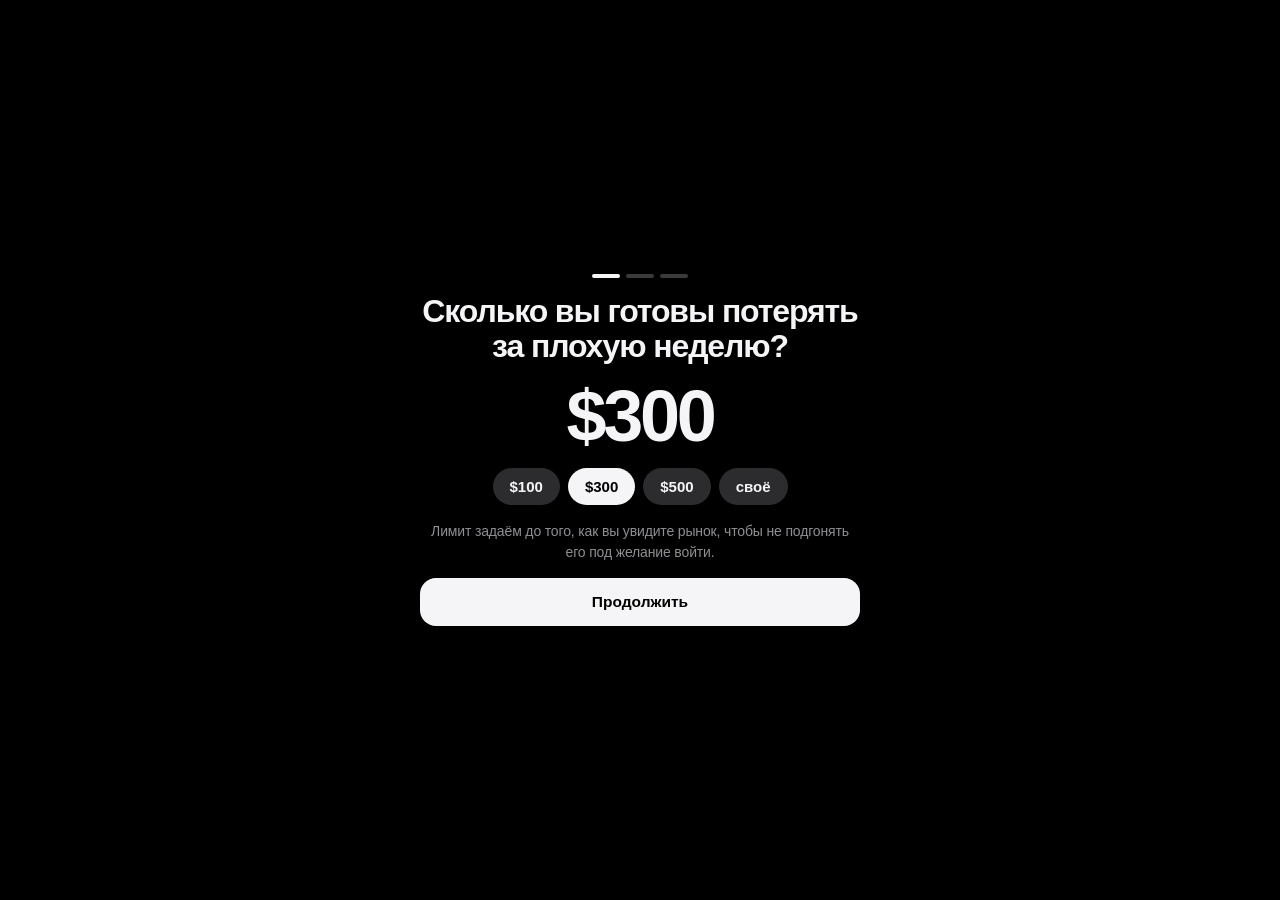
==== index.html @ e78df05c "Прототип Crypto Analytics: путь пользователя, анимации, ассистент Co-Authored-By: Claude Opus 5.5 <n" ====
<!doctype html>
<html lang="ru">
<head>
<meta charset="utf-8">
<meta name="viewport" content="width=device-width,initial-scale=1,viewport-fit=cover">
<meta name="theme-color" content="#000000">
<meta name="apple-mobile-web-app-capable" content="yes">
<meta name="apple-mobile-web-app-status-bar-style" content="black-translucent">
<meta name="description" content="Интерактивный прототип Crypto Analytics: сценарии, сумма под лимит потерь, биржа-партнёр, журнал и разбор сделок.">
<title>Crypto Analytics</title>
<link rel="icon" href="data:image/svg+xml,%3Csvg xmlns='http://www.w3.org/2000/svg' viewBox='0 0 24 24'%3E%3Crect width='24' height='24' rx='6' fill='%23000'/%3E%3Cpath d='M5 16l4-5 3 2.5 6-7' fill='none' stroke='%23fff' stroke-width='2.4' stroke-linecap='round' stroke-linejoin='round'/%3E%3C/svg%3E">
<link rel="stylesheet" href="styles.css">
</head>
<body>
<svg width="0" height="0" style="position:absolute" aria-hidden="true">
  <symbol id="logo" viewBox="0 0 24 24"><path d="M3 17l5-6 4 3 7-9" fill="none" stroke="currentColor" stroke-width="2.4" stroke-linecap="round" stroke-linejoin="round"/></symbol>
  <symbol id="mic" viewBox="0 0 24 24"><rect x="9" y="3" width="6" height="11" rx="3" fill="none" stroke="currentColor" stroke-width="2"/><path d="M5.5 11a6.5 6.5 0 0 0 13 0M12 17.5V21" fill="none" stroke="currentColor" stroke-width="2" stroke-linecap="round"/></symbol>
  <symbol id="scan" viewBox="0 0 24 24"><path d="M4 8V5a1 1 0 0 1 1-1h3M16 4h3a1 1 0 0 1 1 1v3M20 16v3a1 1 0 0 1-1 1h-3M8 20H5a1 1 0 0 1-1-1v-3M8 10h8M8 14h5" fill="none" stroke="currentColor" stroke-width="2" stroke-linecap="round"/></symbol>
  <symbol id="plus" viewBox="0 0 24 24"><path d="M12 5v14M5 12h14" fill="none" stroke="currentColor" stroke-width="2.2" stroke-linecap="round"/></symbol>
  <symbol id="lock" viewBox="0 0 24 24"><rect x="5" y="10" width="14" height="10" rx="2.5" fill="none" stroke="currentColor" stroke-width="2"/><path d="M8 10V7.5a4 4 0 0 1 8 0V10" fill="none" stroke="currentColor" stroke-width="2"/></symbol>
  <symbol id="search" viewBox="0 0 24 24"><circle cx="11" cy="11" r="6.5" fill="none" stroke="currentColor" stroke-width="2"/><path d="M16 16l4 4" stroke="currentColor" stroke-width="2" stroke-linecap="round"/></symbol>
  <symbol id="pie" viewBox="0 0 24 24"><circle cx="12" cy="12" r="8.5" fill="none" stroke="currentColor" stroke-width="2"/><path d="M12 3.5V12l6 6" fill="none" stroke="currentColor" stroke-width="2" stroke-linejoin="round"/></symbol>
  <symbol id="stack" viewBox="0 0 24 24"><ellipse cx="12" cy="6" rx="7" ry="3" fill="none" stroke="currentColor" stroke-width="2"/><path d="M5 6v6c0 1.7 3.1 3 7 3s7-1.3 7-3V6M5 12v6c0 1.7 3.1 3 7 3s7-1.3 7-3v-6" fill="none" stroke="currentColor" stroke-width="2"/></symbol>
  <symbol id="btc" viewBox="0 0 24 24"><path d="M8 5h6a3 3 0 0 1 0 6H8zm0 6h7a3.2 3.2 0 0 1 0 6.4H8zM8 5v12.4M10 3v2M13 3v2M10 17.4v2M13 17.4v2" fill="none" stroke="currentColor" stroke-width="2" stroke-linejoin="round" stroke-linecap="round"/></symbol>
  <symbol id="arr-up" viewBox="0 0 24 24"><path d="M7 17L17 7M9 7h8v8" fill="none" stroke="currentColor" stroke-width="2.6" stroke-linecap="round" stroke-linejoin="round"/></symbol>
  <symbol id="arr-dn" viewBox="0 0 24 24"><path d="M17 7L7 17M7 9v8h8" fill="none" stroke="currentColor" stroke-width="2.6" stroke-linecap="round" stroke-linejoin="round"/></symbol>
  <symbol id="spark" viewBox="0 0 24 24"><path d="M12 3l1.8 5.2L19 10l-5.2 1.8L12 17l-1.8-5.2L5 10l5.2-1.8zM19 16l.8 2.2L22 19l-2.2.8L19 22l-.8-2.2L16 19l2.2-.8z" fill="currentColor"/></symbol>
  <symbol id="layers" viewBox="0 0 24 24"><path d="M12 3l9 5-9 5-9-5zM3 13l9 5 9-5" fill="none" stroke="currentColor" stroke-width="2" stroke-linejoin="round"/></symbol>
  <symbol id="trend" viewBox="0 0 24 24"><path d="M3 17l6-6 4 4 8-8M15 7h6v6" fill="none" stroke="currentColor" stroke-width="2.2" stroke-linecap="round" stroke-linejoin="round"/></symbol>
  <symbol id="wave" viewBox="0 0 24 24"><path d="M2 12h3l2-6 4 12 3-9 2 3h6" fill="none" stroke="currentColor" stroke-width="2.2" stroke-linecap="round" stroke-linejoin="round"/></symbol>
  <symbol id="gauge" viewBox="0 0 24 24"><path d="M4 17a8 8 0 1 1 16 0" fill="none" stroke="currentColor" stroke-width="2.2" stroke-linecap="round"/><path d="M12 17l4-5" stroke="currentColor" stroke-width="2.2" stroke-linecap="round"/></symbol>
  <symbol id="chip" viewBox="0 0 24 24"><rect x="6" y="6" width="12" height="12" rx="2" fill="none" stroke="currentColor" stroke-width="2"/><path d="M9 3v3M15 3v3M9 18v3M15 18v3M3 9h3M3 15h3M18 9h3M18 15h3" stroke="currentColor" stroke-width="2" stroke-linecap="round"/></symbol>
  <symbol id="shield" viewBox="0 0 24 24"><path d="M12 3l7 3v5c0 4.5-3 8-7 10-4-2-7-5.5-7-10V6z" fill="none" stroke="currentColor" stroke-width="2" stroke-linejoin="round"/></symbol>
  <symbol id="in" viewBox="0 0 24 24"><path d="M12 4v11M7 10l5 5 5-5M5 20h14" fill="none" stroke="currentColor" stroke-width="2.2" stroke-linecap="round" stroke-linejoin="round"/></symbol>
  <symbol id="clock" viewBox="0 0 24 24"><circle cx="12" cy="12" r="8.5" fill="none" stroke="currentColor" stroke-width="2"/><path d="M12 7.5V12l3 2" fill="none" stroke="currentColor" stroke-width="2" stroke-linecap="round"/></symbol>
  <symbol id="close" viewBox="0 0 24 24"><path d="M6 6l12 12M18 6L6 18" stroke="currentColor" stroke-width="2.6" stroke-linecap="round"/></symbol>
  <symbol id="swap" viewBox="0 0 24 24"><path d="M4 8h14l-3-3M20 16H6l3 3" fill="none" stroke="currentColor" stroke-width="2.2" stroke-linecap="round" stroke-linejoin="round"/></symbol>
  <symbol id="wallet" viewBox="0 0 24 24"><rect x="3" y="6" width="18" height="13" rx="3" fill="none" stroke="currentColor" stroke-width="2"/><path d="M16 12.5h2" stroke="currentColor" stroke-width="2.4" stroke-linecap="round"/></symbol>
  <symbol id="cal" viewBox="0 0 24 24"><rect x="4" y="5" width="16" height="15" rx="3" fill="none" stroke="currentColor" stroke-width="2"/><path d="M4 10h16M9 3v4M15 3v4" stroke="currentColor" stroke-width="2" stroke-linecap="round"/></symbol>
  <symbol id="check" viewBox="0 0 24 24"><path d="M5 12.5l4.5 4.5L19 7.5" fill="none" stroke="currentColor" stroke-width="3" stroke-linecap="round" stroke-linejoin="round"/></symbol>
  <symbol id="back" viewBox="0 0 24 24"><path d="M15 5l-7 7 7 7" fill="none" stroke="currentColor" stroke-width="2.6" stroke-linecap="round" stroke-linejoin="round"/></symbol>
  <symbol id="users" viewBox="0 0 24 24"><circle cx="9" cy="8" r="3.5" fill="none" stroke="currentColor" stroke-width="2"/><path d="M2.5 20a6.5 6.5 0 0 1 13 0M16 4.5a3.5 3.5 0 0 1 0 7M18 14a6 6 0 0 1 3.5 6" fill="none" stroke="currentColor" stroke-width="2" stroke-linecap="round"/></symbol>
  <symbol id="send" viewBox="0 0 24 24"><path d="M21 3L3 10.5l7 2.5 2.5 7z" fill="none" stroke="currentColor" stroke-width="2" stroke-linejoin="round"/></symbol>
  <symbol id="export" viewBox="0 0 24 24"><path d="M12 15V4M8 8l4-4 4 4M5 13v5a2 2 0 0 0 2 2h10a2 2 0 0 0 2-2v-5" fill="none" stroke="currentColor" stroke-width="2" stroke-linecap="round" stroke-linejoin="round"/></symbol>
  <symbol id="sync" viewBox="0 0 24 24"><path d="M4 12a8 8 0 0 1 14-5.3M20 12a8 8 0 0 1-14 5.3M18 3v4h-4M6 21v-4h4" fill="none" stroke="currentColor" stroke-width="2.6" stroke-linecap="round" stroke-linejoin="round"/></symbol>
  <symbol id="info" viewBox="0 0 24 24"><circle cx="12" cy="12" r="8.5" fill="none" stroke="currentColor" stroke-width="2"/><path d="M12 11v5" stroke="currentColor" stroke-width="2.2" stroke-linecap="round"/><circle cx="12" cy="8" r="1.2" fill="currentColor"/></symbol>
  <symbol id="home" viewBox="0 0 24 24"><path d="M4 11l8-7 8 7v9h-5v-6H9v6H4z" fill="none" stroke="currentColor" stroke-width="2" stroke-linejoin="round"/></symbol>
  <symbol id="fanic" viewBox="0 0 24 24"><path d="M3 15l4-3 3 2 3-4M13 10l8-5M13 10h8M13 10l8 6" fill="none" stroke="currentColor" stroke-width="2" stroke-linecap="round" stroke-linejoin="round"/></symbol>
  <symbol id="calc" viewBox="0 0 24 24"><rect x="5" y="3" width="14" height="18" rx="3" fill="none" stroke="currentColor" stroke-width="2"/><path d="M8.5 7.5h7M9 12h.01M12 12h.01M15 12h.01M9 16h.01M12 16h.01M15 16h.01" stroke="currentColor" stroke-width="2.2" stroke-linecap="round"/></symbol>
  <symbol id="book" viewBox="0 0 24 24"><path d="M6 3h11a2 2 0 0 1 2 2v16H7a2 2 0 0 1-2-2V4a1 1 0 0 1 1-1zM5 17a2 2 0 0 1 2-2h12" fill="none" stroke="currentColor" stroke-width="2" stroke-linejoin="round"/></symbol>
  <symbol id="chart" viewBox="0 0 24 24"><path d="M4 20V4M4 20h16M8 16v-4M12 16V8M16 16v-6" fill="none" stroke="currentColor" stroke-width="2" stroke-linecap="round"/></symbol>
  <symbol id="bell" viewBox="0 0 24 24"><path d="M6 16V11a6 6 0 0 1 12 0v5l1.5 2h-15zM10 20.5a2.2 2.2 0 0 0 4 0" fill="none" stroke="currentColor" stroke-width="2" stroke-linejoin="round" stroke-linecap="round"/></symbol>
  <symbol id="gear" viewBox="0 0 24 24"><circle cx="12" cy="12" r="3" fill="none" stroke="currentColor" stroke-width="2"/><path d="M12 2.5v3M12 18.5v3M4.2 7l2.6 1.5M17.2 15.5l2.6 1.5M4.2 17l2.6-1.5M17.2 8.5L19.8 7" stroke="currentColor" stroke-width="2" stroke-linecap="round"/></symbol>
  <symbol id="moon" viewBox="0 0 24 24"><path d="M19 14.5A7.5 7.5 0 0 1 9.5 5a7.5 7.5 0 1 0 9.5 9.5z" fill="none" stroke="currentColor" stroke-width="2" stroke-linejoin="round"/></symbol>
  <symbol id="globe" viewBox="0 0 24 24"><circle cx="12" cy="12" r="8.5" fill="none" stroke="currentColor" stroke-width="2"/><path d="M3.5 12h17M12 3.5c2.5 2.6 2.5 14.4 0 17M12 3.5c-2.5 2.6-2.5 14.4 0 17" fill="none" stroke="currentColor" stroke-width="1.6"/></symbol>
  <symbol id="del" viewBox="0 0 24 24"><path d="M9 5h10a2 2 0 0 1 2 2v10a2 2 0 0 1-2 2H9l-6-7z" fill="none" stroke="currentColor" stroke-width="2" stroke-linejoin="round"/><path d="M12 9.5l5 5M17 9.5l-5 5" stroke="currentColor" stroke-width="2" stroke-linecap="round"/></symbol>
</svg>
<div id="root"></div>
<noscript><p style="padding:24px">Для прототипа нужен JavaScript.</p></noscript>
<script src="app.js"></script>
</body>
</html>
---- styles.css ----
/* Crypto Analytics — интерактивный прототип в стиле концепта Qalta.
   Правило экранов: одна крупная цифра, всё остальное мелко и серым; цветные иконки-категории; круглые тёмные кнопки.
   < 900px — телефон: плавающий док снизу, листы выезжают снизу и смахиваются вниз.
   ≥ 900px — десктоп: боковое меню, экраны в две колонки, окна по центру. */
:root{
  --bg:#000; --card:#1c1c1e; --card-2:#2c2c2e; --card-3:#3a3a3c; --line:rgba(255,255,255,.08);
  --fg:#f5f5f7; --mut:#8e8e93; --mut-2:#48484a;
  --up:#30d158; --down:#ff453a; --orange:#ff9f0a; --blue:#0a84ff; --violet:#bf5af2; --teal:#64d2ff; --yellow:#ffd60a;
  --ex-bg:#f7f8fa; --ex-ink:#16181d; --ex-mut:#7b8190; --ex-acc:#1f9d6b; --ex-line:#e3e6eb;
  --f:-apple-system,BlinkMacSystemFont,"SF Pro Display","SF Pro Text","Inter","Helvetica Neue",Arial,sans-serif;
  --ease-out:cubic-bezier(0.23,1,0.32,1);
  --ease-in-out:cubic-bezier(0.77,0,0.175,1);
  --ease-drawer:cubic-bezier(0.32,0.72,0,1);
  color-scheme:dark;
}
*{box-sizing:border-box;-webkit-tap-highlight-color:transparent}
html,body{margin:0;min-height:100%}
body{background:var(--bg);color:var(--fg);font-family:var(--f);-webkit-font-smoothing:antialiased;letter-spacing:-.01em;font-size:15px;overscroll-behavior-y:none}
h1,h2,h3,p{margin:0}
button{font:inherit;color:inherit;background:none;border:0;padding:0;cursor:pointer;touch-action:manipulation;-webkit-user-select:none;user-select:none}
input,select{font:inherit;color:inherit;font-size:16px}
:focus-visible{outline:2px solid var(--blue);outline-offset:2px;border-radius:10px}
svg{flex:none}
.num{font-variant-numeric:tabular-nums}
.mut{color:var(--mut)} .up{color:var(--up)} .dn{color:var(--down)} .or{color:var(--orange)}
.i{width:18px;height:18px}

/* нажатие: отклик сразу на pointer-down */
.press{transition:transform 120ms var(--ease-out),background-color 160ms ease,filter 160ms ease}
.press:active{transform:scale(.97)}
@media (hover:hover) and (pointer:fine){ .press:hover{filter:brightness(1.18)} }

/* ---------- каркас ---------- */
.shell{display:grid;grid-template-columns:252px minmax(0,1fr);min-height:100dvh}
.side{position:sticky;top:0;height:100dvh;padding:22px 14px;display:flex;flex-direction:column;gap:3px;background:#0a0a0b;border-right:.5px solid var(--line)}
.brand{display:flex;align-items:center;gap:11px;font-weight:700;font-size:17px;padding:0 8px 20px}
.appic{width:34px;height:34px;border-radius:10px;background:#fff;color:#000;display:grid;place-items:center}
.appic svg{width:20px;height:20px}
.nav{display:flex;align-items:center;gap:12px;padding:10px 12px;border-radius:12px;font-size:15px;font-weight:500;color:#c7c7cc;width:100%;text-align:left;transition:background-color 160ms ease,color 160ms ease}
.nav.on{background:var(--card);color:#fff}
@media (hover:hover){ .nav:not(.on):hover{background:#141416} }
.badge-n{margin-left:auto;min-width:20px;height:20px;border-radius:10px;background:var(--orange);color:#000;font-size:11px;font-weight:700;display:grid;place-items:center;padding:0 6px}
.side .grow{flex:1}
.demo{background:#111113;border:1px dashed var(--card-3);border-radius:14px;padding:12px;display:flex;flex-direction:column;gap:9px;font-size:12px;color:var(--mut);line-height:1.35}
.demo b{color:var(--fg);font-size:11px;text-transform:uppercase;letter-spacing:.07em}
.demo .ln{display:flex;align-items:center;justify-content:space-between;gap:8px;color:var(--fg);font-size:13px}
.main{min-width:0;width:100%;max-width:1180px;padding:26px clamp(20px,3vw,44px) 60px}
#view{min-height:60vh}

/* шапка экрана */
.vh{display:flex;align-items:center;justify-content:space-between;gap:10px;margin-bottom:18px;min-height:40px}
.vh .ttl{font-size:30px;font-weight:700;letter-spacing:-.035em}
.vh .sub{font-size:13px;color:var(--mut);margin-bottom:2px}
.vh .pillttl{display:none}
.acc{display:flex;align-items:center;gap:9px;background:var(--card);border-radius:999px;padding:5px 14px 5px 5px}
.acc i{width:30px;height:30px;border-radius:50%;background:#fff;color:#000;display:grid;place-items:center}
.acc i svg{width:17px;height:17px}
.acc b{display:block;font-size:13px;font-weight:600;line-height:1.15;text-align:left}
.acc small{display:block;font-size:11px;color:var(--mut);line-height:1.15;text-align:left}
.rbtns{display:flex;gap:2px;background:var(--card);border-radius:999px;padding:3px}
.rb{width:36px;height:36px;border-radius:50%;display:grid;place-items:center;position:relative}
.rb svg{width:18px;height:18px}
.rb .dot{position:absolute;top:5px;right:6px;width:8px;height:8px;border-radius:50%;background:var(--orange);box-shadow:0 0 0 2px var(--card)}
.circ{width:38px;height:38px;border-radius:50%;background:var(--card);display:grid;place-items:center}
.circ svg{width:16px;height:16px}

/* док на телефоне */
.dock{display:none}

/* ---------- компоненты ---------- */
.cols{display:grid;gap:14px;grid-template-columns:minmax(0,7fr) minmax(0,5fr);align-items:start}
.cols.even{grid-template-columns:repeat(2,minmax(0,1fr))}
.stackv{display:flex;flex-direction:column;gap:12px;min-width:0}
.card{background:var(--card);border-radius:22px;padding:18px;display:flex;flex-direction:column;gap:12px;min-width:0}
.card.plain{background:transparent;padding:0}
.lbl{font-size:12px;font-weight:600;color:var(--mut);text-transform:uppercase;letter-spacing:.06em}
.day{font-size:12.5px;color:var(--mut);padding:2px 2px 0}
.period{display:flex;justify-content:center;align-items:center;gap:8px;font-size:13px;color:var(--mut)}
.period .p{background:var(--card-2);border-radius:999px;padding:5px 12px;color:var(--fg);font-weight:500}
.period .a{width:26px;height:26px;border-radius:50%;background:var(--card-2);display:grid;place-items:center}
.period .a svg{width:12px;height:12px}
.big{font-size:60px;font-weight:700;letter-spacing:-.045em;line-height:1;text-align:center}
.big.xl{font-size:72px}
.subbig{font-size:21px;font-weight:600;color:var(--mut-2);letter-spacing:-.02em;text-align:center}
.deltas{display:flex;justify-content:center;gap:16px;font-size:14px;font-weight:600}
.deltas span{display:inline-flex;align-items:center;gap:4px}
.deltas svg{width:13px;height:13px}
.chipbtn{align-self:center;display:inline-flex;align-items:center;gap:7px;background:var(--card-2);border-radius:999px;padding:7px 14px;font-size:13px;font-weight:500}
.chipbtn svg{width:14px;height:14px}
.card .chipbtn{background:var(--card-2)}
.rows{display:flex;flex-direction:column;gap:7px}
.row{display:grid;grid-template-columns:36px minmax(0,1fr) auto;gap:12px;align-items:center;background:var(--card);border-radius:16px;padding:11px 13px;text-align:left;width:100%}
.card .row{background:var(--card-2)}
.row b{display:block;font-size:14.5px;font-weight:600;white-space:nowrap;overflow:hidden;text-overflow:ellipsis}
.row small{display:block;font-size:12px;color:var(--mut);line-height:1.35;margin-top:1px}
.row .v{font-size:14.5px;font-weight:600;text-align:right;white-space:nowrap}
.row.hot{box-shadow:inset 0 0 0 1px rgba(255,159,10,.55)}
.row.bad{box-shadow:inset 0 0 0 1px rgba(255,69,58,.55)}
.cat{width:36px;height:36px;border-radius:11px;display:grid;place-items:center}
.cat svg{width:19px;height:19px}
.c-or{background:rgba(255,159,10,.18);color:var(--orange)} .c-bl{background:rgba(10,132,255,.2);color:var(--blue)}
.c-vi{background:rgba(191,90,242,.2);color:var(--violet)} .c-ye{background:rgba(255,214,10,.16);color:var(--yellow)}
.c-gr{background:rgba(48,209,88,.18);color:var(--up)} .c-rd{background:rgba(255,69,58,.18);color:var(--down)}
.c-te{background:rgba(100,210,255,.16);color:var(--teal)} .c-gy{background:rgba(142,142,147,.2);color:#c7c7cc}
.st{width:24px;height:24px;border-radius:50%;display:grid;place-items:center}
.st svg{width:13px;height:13px;color:#000}
.st.ok{background:var(--up)} .st.no{background:var(--down)} .st.wait{background:var(--card-3)} .st.wait svg{color:#c7c7cc}
.trio{display:grid;grid-template-columns:repeat(3,1fr);gap:8px}
.trio div{background:var(--card-2);border-radius:16px;padding:12px 8px;text-align:center}
.trio b{display:block;font-size:26px;font-weight:700;letter-spacing:-.03em}
.trio small{font-size:11.5px;color:var(--mut)}
.seg2{display:flex;justify-content:center}
.seg2 span{background:var(--card-2);border-radius:999px;padding:6px 13px;font-size:12.5px;font-weight:600;display:inline-flex;gap:6px;align-items:center}
.lim{display:flex;justify-content:center}
.lim span{display:inline-flex;align-items:center;gap:7px;background:rgba(48,209,88,.14);color:var(--up);border-radius:999px;padding:6px 12px;font-size:13px;font-weight:600;transition:background-color 300ms ease,color 300ms ease}
.lim span.bad{background:rgba(255,69,58,.15);color:var(--down)}
.lim svg{width:13px;height:13px}
.note{display:flex;gap:9px;align-items:flex-start;background:rgba(10,132,255,.12);border-radius:14px;padding:11px 13px;font-size:13px;line-height:1.4;color:#c7d9ff}
.note svg{width:15px;height:15px;margin-top:1px;color:var(--blue)}
.warn{background:rgba(255,69,58,.12);border-radius:14px;padding:12px 13px;font-size:13.5px;line-height:1.4;color:#ffd1ce}
.warn b{color:#fff}
.tag{display:inline-flex;align-items:center;gap:6px;border-radius:999px;padding:5px 11px;font-size:12px;font-weight:600;align-self:flex-start}
.tag svg{width:12px;height:12px}
.t-or{background:rgba(255,159,10,.16);color:var(--orange)} .t-gr{background:rgba(48,209,88,.14);color:var(--up)} .t-gy{background:var(--card-2);color:#c7c7cc}
.kvs{background:var(--card-2);border-radius:16px;padding:2px 14px}
.kv{display:flex;justify-content:space-between;gap:10px;font-size:14px;padding:10px 0;border-top:.5px solid var(--line)}
.kv:first-child{border-top:0}
.kv span{color:var(--mut)} .kv b{font-weight:600;text-align:right}
.src{font-size:12px;color:var(--mut);line-height:1.45}
.btn{display:block;width:100%;border-radius:16px;padding:15px 18px;text-align:center;font-size:15.5px;font-weight:600}
.btn.w{background:#f5f5f7;color:#000} .btn.d{background:var(--card-2)} .btn.link{background:transparent;color:var(--blue);padding:8px 0}
.btn:disabled{opacity:.4;cursor:not-allowed}
.pair{display:grid;grid-template-columns:1fr 1fr;gap:10px}
.chips{display:flex;flex-wrap:wrap;gap:8px}
.chip{background:var(--card-2);border-radius:999px;padding:10px 17px;font-size:15px;font-weight:600;transition:background-color 180ms ease,color 180ms ease,transform 120ms var(--ease-out)}
.chip:active{transform:scale(.96)}
.chip.on{background:#f5f5f7;color:#000}
.wallet{display:grid;grid-template-columns:repeat(3,1fr);gap:8px}
.wallet button{display:flex;align-items:center;gap:8px;background:var(--card-2);border-radius:14px;padding:9px 11px;text-align:left;min-width:0}
.wallet b{display:block;font-size:13.5px;white-space:nowrap}
.wallet small{display:block;font-size:11px;color:var(--mut)}
.wallet svg{width:16px;height:16px;color:#c7c7cc}
.wallet button.on{box-shadow:inset 0 0 0 1.5px #f5f5f7}
.keys{display:grid;grid-template-columns:repeat(4,1fr);gap:7px}
.keys button{background:var(--card-2);border-radius:14px;height:50px;display:grid;place-items:center;font-size:22px;font-weight:500;transition:background-color 100ms ease,transform 100ms var(--ease-out)}
.keys button:active{background:var(--card-3);transform:scale(.95)}
.keys button.op{background:var(--card-3);font-size:15px;font-weight:600}
.keys svg{width:22px;height:22px}
.toggle{width:51px;height:31px;border-radius:999px;background:var(--card-3);position:relative;flex:none;transition:background-color 200ms ease}
.toggle::after{content:"";position:absolute;top:2px;left:2px;width:27px;height:27px;border-radius:50%;background:#fff;box-shadow:0 2px 6px rgba(0,0,0,.25);transition:transform 260ms var(--ease-out)}
.toggle[aria-checked="true"]{background:var(--up)} .toggle[aria-checked="true"]::after{transform:translateX(20px)}
.toggle:disabled{opacity:.55}
.grp{background:var(--card);border-radius:18px;overflow:hidden}
.card .grp{background:var(--card-2)}
.grp>.gi{display:grid;grid-template-columns:34px minmax(0,1fr) auto;gap:12px;align-items:center;padding:11px 14px;border-top:.5px solid var(--line);width:100%;text-align:left}
.grp>.gi:first-child{border-top:0}
.grp b{display:block;font-size:14.5px;font-weight:600}
.grp small{display:block;font-size:12px;color:var(--mut);line-height:1.3}
.grp .r{color:var(--mut);font-size:13.5px}
.cal{display:grid;grid-template-columns:repeat(12,1fr);gap:5px}
.cal i{aspect-ratio:1;border-radius:5px;background:var(--up)}
.cal i.m{background:var(--down)}
.grid2{display:grid;grid-template-columns:1fr 1fr;gap:8px}
.ins{background:var(--card-2);border-radius:18px;padding:13px;display:flex;flex-direction:column;gap:4px;min-height:118px}
.ins h3{font-size:13.5px;font-weight:600;display:flex;justify-content:space-between;align-items:center}
.ins h3 svg{width:14px;height:14px;color:var(--mut)}
.ins small{font-size:11.5px;color:var(--mut);line-height:1.3}
.ins b{margin-top:auto;font-size:25px;font-weight:700;letter-spacing:-.03em}
.ins .cat{margin-top:auto;align-self:center}
.bars{display:flex;flex-direction:column;gap:10px}
.bars div{display:grid;grid-template-columns:118px minmax(0,1fr) 66px;gap:10px;align-items:center;font-size:13.5px}
.bars span{color:var(--mut)} .bars b{text-align:right}
.bars i{display:block;height:9px;border-radius:5px;transform-origin:left center}
table{width:100%;border-collapse:collapse;font-size:13.5px}
th{font-size:11.5px;color:var(--mut);font-weight:600;text-align:left;padding:9px 6px;border-bottom:.5px solid var(--line);text-transform:uppercase;letter-spacing:.04em}
td{padding:10px 6px;border-bottom:.5px solid var(--line)}
.r{text-align:right}
.flag{display:inline-block;font-size:10.5px;padding:2px 7px;border-radius:999px;background:rgba(255,159,10,.16);color:var(--orange);margin-left:6px;vertical-align:1px}
.empty{color:var(--mut);font-size:13.5px;text-align:center;padding:18px 8px;line-height:1.45}
.field{display:flex;flex-direction:column;gap:7px}
.field label{font-size:13px;color:var(--mut)}
.inp{display:flex;align-items:center;gap:8px;background:#0f0f10;border:1px solid var(--card-3);border-radius:14px;padding:0 13px;transition:border-color 160ms ease}
.inp:focus-within{border-color:var(--mut)}
.inp input,.inp select{flex:1;background:transparent;border:0;outline:0;padding:13px 0;min-width:0;appearance:none}
.inp span{color:var(--mut)}
input[type=range]{width:100%;accent-color:#f5f5f7}

/* журнал: строки как плавающие карточки Qalta */
.jr{display:grid;grid-template-columns:36px minmax(0,1fr) auto 24px;gap:12px;align-items:center;background:var(--card-2);border-radius:16px;padding:11px 13px;text-align:left;width:100%}
.jr b{display:block;font-size:14.5px;font-weight:600}
.jr small{display:block;font-size:12px;color:var(--mut)}
.jr .amt{font-size:15px;font-weight:600;letter-spacing:-.02em}

/* веер */
.fan{width:100%;height:auto;display:block;overflow:visible}
.fan text{fill:var(--mut);font-size:9px;font-family:var(--f)}

/* ---------- анимации входа экрана ---------- */
@media (prefers-reduced-motion:no-preference){
  .enter > *{animation:rise 320ms var(--ease-out) both}
  .enter > *:nth-child(2){animation-delay:40ms}
  .enter > *:nth-child(3){animation-delay:80ms}
  .enter > *:nth-child(4){animation-delay:120ms}
  .enter > *:nth-child(5){animation-delay:160ms}
  .enter .stg > *{animation:rise 300ms var(--ease-out) both}
  .enter .stg > *:nth-child(2){animation-delay:50ms}
  .enter .stg > *:nth-child(3){animation-delay:100ms}
  .enter .stg > *:nth-child(4){animation-delay:150ms}
  .enter .stg > *:nth-child(5){animation-delay:200ms}
  .enter .stg > *:nth-child(n+6){animation-delay:240ms}
  .enter .cal i{animation:pop 260ms var(--ease-out) both;animation-delay:calc(var(--k) * 30ms + 150ms)}
  .fan.draw .hist{stroke-dasharray:var(--len);stroke-dashoffset:var(--len);animation:draw 700ms var(--ease-out) 120ms forwards}
  .fan.draw .paths{animation:fade 500ms ease 650ms both}
  .fan.draw .band{animation:grow 520ms var(--ease-out) 560ms both;transform-box:fill-box;transform-origin:left center}
  .enter .bars i{animation:barin 600ms var(--ease-out) 200ms both}
}
@keyframes rise{from{opacity:0;transform:translateY(10px)}}
@keyframes pop{from{opacity:0;transform:scale(.6)}}
@keyframes fade{from{opacity:0}}
@keyframes draw{to{stroke-dashoffset:0}}
@keyframes grow{from{opacity:0;transform:scaleX(.2)}}
@keyframes barin{from{transform:scaleX(0)}}

/* ---------- слой окон ---------- */
.layer{position:fixed;inset:0;z-index:60;display:grid;place-items:center;padding:16px;pointer-events:none}
.layer .scrim{position:absolute;inset:0;background:rgba(0,0,0,.6);opacity:0;transition:opacity 260ms var(--ease-out)}
.layer.open{pointer-events:auto}
.layer.open .scrim{opacity:1}
.sheet{position:relative;background:#141416;border-radius:28px;padding:22px;width:min(480px,100%);max-height:calc(100dvh - 32px);overflow:auto;display:flex;flex-direction:column;gap:12px;box-shadow:0 30px 80px rgba(0,0,0,.6);
  opacity:0;transform:scale(.96);transition:opacity 250ms var(--ease-out),transform 250ms var(--ease-out);overscroll-behavior:contain}
.layer.open .sheet{opacity:1;transform:none}
.sheet h2{font-size:22px;font-weight:700;letter-spacing:-.025em;text-align:center;text-wrap:balance}
.sheet h2.l{text-align:left}
.grab{display:none}
.pick{display:flex;align-items:center;gap:12px;background:var(--card);border-radius:16px;padding:12px 13px;width:100%;text-align:left;transition:box-shadow 180ms ease}
.pick i{width:32px;height:32px;border-radius:10px;background:var(--card-3);display:grid;place-items:center;font-style:normal;font-weight:700;font-size:13px}
.pick small{display:block;font-size:12px;color:var(--mut)}
.pick .ck{margin-left:auto;width:22px;height:22px;border-radius:50%;border:1.5px solid var(--mut-2);transition:background-color 180ms ease,border-color 180ms ease,box-shadow 180ms ease}
.pick.on{box-shadow:inset 0 0 0 1.5px #f5f5f7}
.pick.on .ck{background:#f5f5f7;border-color:#f5f5f7;box-shadow:inset 0 0 0 5px #141416}
.disc{font-size:12.5px;color:var(--mut);line-height:1.45;text-align:center}

/* голосовой ввод */
.said{font-size:16px;color:var(--mut);text-align:center;line-height:1.4;min-height:68px;padding:4px 6px}
.said b{color:var(--fg);font-weight:600}
.said .w{display:inline-block;animation:wordin 240ms var(--ease-out) both}
@keyframes wordin{from{opacity:0;transform:translateY(4px)}}
.wavebars{display:flex;justify-content:center;align-items:center;gap:4px;height:44px}
.wavebars i{width:4px;height:36px;border-radius:2px;background:#c7c7cc;transform:scaleY(.25)}
.listening .wavebars i{animation:wv 900ms ease-in-out infinite;animation-delay:calc(var(--k) * -110ms)}
@keyframes wv{0%,100%{transform:scaleY(.25)}50%{transform:scaleY(1)}}
.understood{display:flex;flex-direction:column;gap:7px}
.understood .row{animation:rise 300ms var(--ease-out) both}
.understood .row:nth-child(2){animation-delay:70ms}
.understood .row:nth-child(3){animation-delay:140ms}
.micbig{width:64px;height:64px;border-radius:50%;background:var(--card-2);display:grid;place-items:center;align-self:center;position:relative}
.micbig svg{width:26px;height:26px}
.listening .micbig::before{content:"";position:absolute;inset:-8px;border-radius:50%;border:2px solid rgba(245,245,247,.35);animation:ring 1.4s var(--ease-out) infinite}
@keyframes ring{from{transform:scale(.85);opacity:1}to{transform:scale(1.25);opacity:0}}

/* баннер-уведомление и тост */
.banner{position:fixed;top:12px;left:50%;z-index:90;width:min(400px,calc(100% - 20px));display:flex;gap:11px;align-items:flex-start;background:rgba(36,36,38,.86);-webkit-backdrop-filter:blur(24px) saturate(160%);backdrop-filter:blur(24px) saturate(160%);border-radius:22px;padding:13px 14px;box-shadow:0 18px 40px rgba(0,0,0,.45);text-align:left;
  transform:translate(-50%,calc(-100% - 24px));transition:transform 420ms var(--ease-drawer)}
.banner.show{transform:translate(-50%,0)}
.banner .ai{width:38px;height:38px;border-radius:10px;background:#000;border:1px solid var(--card-2);display:grid;place-items:center}
.banner .ai svg{width:21px;height:21px;color:#fff}
.banner b{display:block;font-size:14.5px;font-weight:600}
.banner p{font-size:13.5px;color:#d1d1d6;line-height:1.3}
.banner .t{display:flex;gap:6px;align-items:baseline}
.banner small{font-size:11.5px;color:var(--mut);margin-left:auto;white-space:nowrap}
.toast{position:fixed;left:50%;bottom:26px;z-index:95;background:#f5f5f7;color:#000;border-radius:16px;padding:12px 16px;font-size:14px;font-weight:600;display:flex;gap:8px;align-items:center;box-shadow:0 12px 30px rgba(0,0,0,.4);max-width:calc(100% - 32px);
  opacity:0;transform:translate(-50%,12px);transition:opacity 300ms ease,transform 300ms ease;pointer-events:none}
.toast.show{opacity:1;transform:translate(-50%,0)}
.toast svg{width:16px;height:16px;color:#16733a}

/* ---------- онбординг ---------- */
.onb{min-height:100dvh;display:grid;place-items:center;padding:24px 16px calc(24px + env(safe-area-inset-bottom,0px))}
.onb .box{width:min(440px,100%);display:flex;flex-direction:column;gap:16px}
.onb h1{font-size:32px;font-weight:700;letter-spacing:-.035em;line-height:1.1;text-align:center;text-wrap:balance}
.onb .chips{justify-content:center}
.onb .p{font-size:14px;color:var(--mut);text-align:center;line-height:1.45}
.dots{display:flex;gap:6px;justify-content:center}
.dots i{width:28px;height:4px;border-radius:2px;background:var(--card-3);transition:background-color 250ms ease}
.dots i.on{background:#f5f5f7}
@media (prefers-reduced-motion:no-preference){
  .onb .box.fwd{animation:slf 340ms var(--ease-out) both}
  .onb .box.bwd{animation:slb 340ms var(--ease-out) both}
}
@keyframes slf{from{opacity:0;transform:translateX(28px)}}
@keyframes slb{from{opacity:0;transform:translateX(-28px)}}

/* ---------- биржа (другое приложение) ---------- */
.exlayer{position:fixed;inset:0;z-index:70;overflow:auto;background:repeating-linear-gradient(135deg,#e9ebef 0 12px,#f1f2f5 12px 24px);color:var(--ex-ink);color-scheme:light;display:grid;place-items:center;padding:24px 16px;
  transform:translateX(100%);transition:transform 420ms var(--ease-drawer);visibility:hidden}
.exlayer.show{transform:none;visibility:visible}
.exlayer.hiding{visibility:visible}
.exwin{width:min(980px,100%);background:var(--ex-bg);border-radius:18px;box-shadow:0 30px 80px rgba(0,0,0,.25);overflow:hidden;border:1.5px dashed #9aa1ad}
.exbar{display:flex;align-items:center;gap:10px;padding:12px 16px;border-bottom:1px solid var(--ex-line);background:#fff}
.exbar i{width:32px;height:32px;border-radius:9px;background:var(--ex-acc);color:#fff;display:grid;place-items:center;font-style:normal;font-weight:800}
.exbar b{font-size:15px} .exbar small{display:block;font-size:11.5px;color:var(--ex-mut)}
.exbar .back{margin-left:auto;font-size:13px;color:var(--ex-ink);display:flex;align-items:center;gap:6px;padding:9px 12px;border-radius:10px;background:#eef0f3;font-weight:600}
.exbar .back svg{width:14px;height:14px}
.exbody{display:grid;grid-template-columns:minmax(0,1.3fr) minmax(0,1fr);gap:16px;padding:18px}
.exchart{background:#fff;border:1px solid var(--ex-line);border-radius:14px;padding:14px;display:flex;flex-direction:column;gap:8px}
.exchart svg{width:100%;height:220px}
.expair{display:flex;justify-content:space-between;align-items:baseline}
.expair b{font-size:18px} .expair span{font-size:22px;font-weight:700}
.exform{background:#fff;border:1px solid var(--ex-line);border-radius:14px;padding:14px;display:flex;flex-direction:column;gap:10px}
.extabs{display:grid;grid-template-columns:1fr 1fr;background:#eceef2;border-radius:10px;padding:3px}
.extabs button{padding:9px 0;font-size:13px;font-weight:600;border-radius:8px;color:var(--ex-mut);transition:background-color 160ms ease,color 160ms ease}
.extabs button.on{background:#fff;color:var(--ex-ink);box-shadow:0 1px 2px rgba(0,0,0,.08)}
.exfld{border:1px solid var(--ex-line);border-radius:10px;padding:8px 12px;font-size:12px;color:var(--ex-mut);display:flex;flex-direction:column;gap:2px}
.exfld input{border:0;outline:0;background:transparent;font-size:19px;font-weight:600;color:var(--ex-ink);padding:2px 0;width:100%}
.exfld b{font-size:19px;color:var(--ex-ink)}
.exbtn{background:var(--ex-acc);color:#fff;border-radius:10px;padding:14px 0;text-align:center;font-weight:700;font-size:14.5px;width:100%}
.ourmod{background:#0b0b0c;color:#f5f5f7;border-radius:12px;padding:12px;display:flex;flex-direction:column;gap:8px}
.ourmod .h{display:flex;align-items:center;gap:7px;font-size:11.5px;color:#8e8e93}
.ourmod .h svg{width:14px;height:14px;color:#fff}
.ourmod .m{display:flex;justify-content:space-between;align-items:baseline;font-size:13px;gap:8px}
.ourmod .m b{font-size:19px}
.ourmod small{font-size:11px;color:#8e8e93;line-height:1.35}
.exzone{display:flex;flex-direction:column;gap:6px;border:1.5px dashed #9aa1ad;border-radius:12px;padding:10px 12px;font-size:12.5px}
.exzone div{display:flex;gap:8px;align-items:center}
.exzone svg{width:14px;height:14px;color:var(--ex-acc)}

/* ---------- телефон ---------- */
@media (max-width:899px){
  .shell{display:block}
  .side{display:none}
  .main{padding:calc(env(safe-area-inset-top,0px) + 10px) 16px calc(110px + env(safe-area-inset-bottom,0px))}
  .vh{margin-bottom:14px}
  .vh .ttl{font-size:28px}
  .cols,.cols.even{grid-template-columns:minmax(0,1fr)}
  .big{font-size:52px} .big.xl{font-size:60px}
  .card.m-flat{background:transparent;padding:0}
  .card.m-flat .row,.card.m-flat .grp,.card.m-flat .trio div,.card.m-flat .kvs,.card.m-flat .wallet button,.card.m-flat .keys button:not(.op),.card.m-flat .ins,.card.m-flat .jr{background:var(--card)}
  .card.m-flat .keys button.op{background:var(--card-2)}
  .hide-m{display:none!important}
  .dock{display:flex;position:fixed;left:0;right:0;bottom:calc(14px + env(safe-area-inset-bottom,0px));z-index:40;justify-content:center;gap:10px;padding:0 16px;pointer-events:none}
  .dock .tabs{pointer-events:auto;display:flex;background:rgba(28,28,30,.82);-webkit-backdrop-filter:blur(24px) saturate(160%);backdrop-filter:blur(24px) saturate(160%);border-radius:999px;padding:5px;box-shadow:0 10px 30px rgba(0,0,0,.5),inset 0 .5px 0 rgba(255,255,255,.12);position:relative}
  .dock .tab{position:relative;z-index:1;width:64px;height:52px;border-radius:999px;display:flex;flex-direction:column;align-items:center;justify-content:center;gap:2px;font-size:10px;font-weight:600;color:var(--mut);transition:color 200ms ease}
  .dock .tab svg{width:21px;height:21px}
  .dock .tab.on{color:#fff}
  .dock .tab .dot{position:absolute;top:6px;right:16px;width:8px;height:8px;border-radius:50%;background:var(--orange)}
  .dock .ind{position:absolute;top:5px;left:5px;width:64px;height:52px;border-radius:999px;background:rgba(255,255,255,.12);transition:transform 380ms var(--ease-out)}
  .dock .mic{pointer-events:auto;width:62px;height:62px;border-radius:50%;background:rgba(44,44,46,.9);-webkit-backdrop-filter:blur(24px);backdrop-filter:blur(24px);display:grid;place-items:center;box-shadow:0 10px 30px rgba(0,0,0,.5),inset 0 .5px 0 rgba(255,255,255,.14)}
  .dock .mic svg{width:24px;height:24px}
  .layer{place-items:end center;padding:0}
  .sheet{width:100%;border-radius:30px 30px 0 0;padding:8px 16px calc(18px + env(safe-area-inset-bottom,0px));max-height:94dvh;
    opacity:1;transform:translateY(100%);transition:transform 460ms var(--ease-drawer);touch-action:pan-y}
  .layer.open .sheet{transform:translateY(0)}
  .grab{display:block;width:40px;height:5px;border-radius:3px;background:var(--card-3);margin:0 auto 6px;flex:none}
  .exlayer{padding:0;place-items:stretch}
  .exwin{border-radius:0;border:0;min-height:100dvh}
  .exbody{grid-template-columns:minmax(0,1fr);padding:12px}
  .exchart svg{height:140px}
  .toast{bottom:auto;top:calc(12px + env(safe-area-inset-top,0px));transform:translate(-50%,-12px)}
  .toast.show{transform:translate(-50%,0)}
  .bars div{grid-template-columns:104px minmax(0,1fr) 60px}
}
@media (min-width:900px){ .hide-d{display:none!important} }

/* ---------- доступность ---------- */
@media (prefers-reduced-motion:reduce){
  *,*::before,*::after{animation-duration:1ms!important;animation-iteration-count:1!important;animation-delay:0ms!important}
  .sheet,.layer.open .sheet{transform:none!important;transition:opacity 200ms ease!important}
  .layer .sheet{opacity:0} .layer.open .sheet{opacity:1}
  .banner{transition:opacity 200ms ease;transform:translate(-50%,0);opacity:0} .banner.show{opacity:1}
  .exlayer{transition:opacity 200ms ease;transform:none;opacity:0} .exlayer.show{opacity:1}
  .press:active,.chip:active,.keys button:active{transform:none}
}
@media (prefers-reduced-transparency:reduce){
  .banner,.dock .tabs,.dock .mic{background:#1c1c1e;-webkit-backdrop-filter:none;backdrop-filter:none}
}

[hidden]{display:none!important}

/* ---------- ассистент ---------- */
.layer .sheet:has(.chat){width:min(560px,100%)}
.chat{display:flex;flex-direction:column;gap:10px;min-height:0}
.chathead{display:flex;align-items:center;gap:11px;padding-bottom:4px}
.chathead b{display:block;font-size:16px}
.chathead small{display:block;font-size:12px;color:var(--mut)}
.aiava{width:38px;height:38px;border-radius:12px;background:#fff;color:#000;display:grid;place-items:center}
.aiava svg{width:21px;height:21px}
.msgs{display:flex;flex-direction:column;gap:8px;height:min(52dvh,460px);overflow-y:auto;overscroll-behavior:contain;padding:4px 2px;scroll-behavior:smooth}
.msg{max-width:86%;padding:10px 13px;border-radius:18px;font-size:14.5px;line-height:1.42;animation:rise 240ms var(--ease-out) both;overflow-wrap:anywhere}
.msg.ai{align-self:flex-start;background:var(--card);border-bottom-left-radius:6px}
.msg.me{align-self:flex-end;background:#f5f5f7;color:#000;border-bottom-right-radius:6px}
.msg.err{background:rgba(255,69,58,.12);color:#ffd1ce}
.msg.card-msg{max-width:100%;width:100%;background:transparent;padding:0}
.msg b{font-weight:600}
.sugg{display:flex;flex-wrap:wrap;gap:7px;margin-top:4px}
.sugg .chip{font-size:13px;padding:8px 13px;text-align:left}
.dots3{display:inline-flex;gap:4px;padding:3px 0}
.dots3 i{width:7px;height:7px;border-radius:50%;background:var(--mut);animation:dot 1s ease-in-out infinite}
.dots3 i:nth-child(2){animation-delay:.15s} .dots3 i:nth-child(3){animation-delay:.3s}
@keyframes dot{0%,100%{opacity:.3;transform:translateY(0)}50%{opacity:1;transform:translateY(-3px)}}
.composer{display:flex;align-items:center;gap:8px;background:var(--card);border-radius:999px;padding:5px}
.composer input{flex:1;min-width:0;background:transparent;border:0;outline:0;padding:9px 4px}
.micin,.sendb{width:40px;height:40px;border-radius:50%;display:grid;place-items:center;flex:none;position:relative}
.micin{background:var(--card-2)} .sendb{background:#f5f5f7;color:#000}
.micin svg,.sendb svg{width:18px;height:18px}
.micin.on{background:var(--down);color:#fff}
.micin.on::before{content:"";position:absolute;inset:-5px;border-radius:50%;border:2px solid rgba(255,69,58,.5);animation:ring 1.3s var(--ease-out) infinite}
@media (max-width:899px){ .msgs{height:50dvh} }
@media (prefers-reduced-motion:reduce){ .msg{animation:none} .msgs{scroll-behavior:auto} }
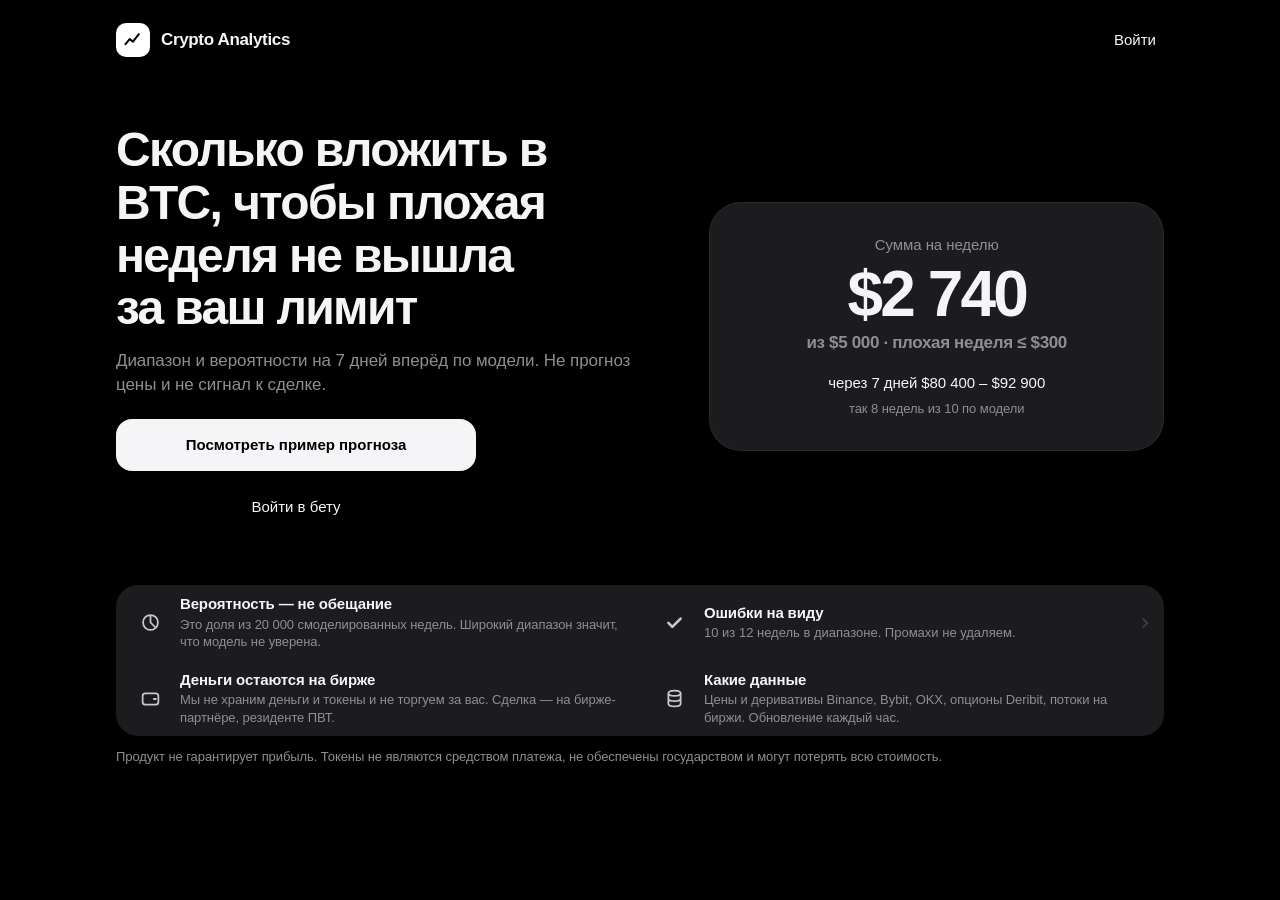
==== commit 8bf170af: "Редизайн: одна главная цифра, три вкладки, функции из требований §8 Главная — сумма на неделю и одно" ====
--- a/index.html
+++ b/index.html
@@ -2,11 +2,12 @@
 <html lang="ru">
 <head>
 <meta charset="utf-8">
-<meta name="viewport" content="width=device-width,initial-scale=1,viewport-fit=cover">
+<meta name="viewport" content="width=device-width,initial-scale=1,viewport-fit=cover,interactive-widget=resizes-content">
+<meta name="color-scheme" content="dark">
 <meta name="theme-color" content="#000000">
 <meta name="apple-mobile-web-app-capable" content="yes">
 <meta name="apple-mobile-web-app-status-bar-style" content="black-translucent">
-<meta name="description" content="Интерактивный прототип Crypto Analytics: сценарии, сумма под лимит потерь, биржа-партнёр, журнал и разбор сделок.">
+<meta name="description" content="Интерактивный прототип Crypto Analytics: сумма на неделю под ваш лимит потерь, сценарии BTC по модели, биржа-партнёр, журнал и разбор сделок.">
 <title>Crypto Analytics</title>
 <link rel="icon" href="data:image/svg+xml,%3Csvg xmlns='http://www.w3.org/2000/svg' viewBox='0 0 24 24'%3E%3Crect width='24' height='24' rx='6' fill='%23000'/%3E%3Cpath d='M5 16l4-5 3 2.5 6-7' fill='none' stroke='%23fff' stroke-width='2.4' stroke-linecap='round' stroke-linejoin='round'/%3E%3C/svg%3E">
 <link rel="stylesheet" href="styles.css">
@@ -54,6 +55,11 @@
   <symbol id="moon" viewBox="0 0 24 24"><path d="M19 14.5A7.5 7.5 0 0 1 9.5 5a7.5 7.5 0 1 0 9.5 9.5z" fill="none" stroke="currentColor" stroke-width="2" stroke-linejoin="round"/></symbol>
   <symbol id="globe" viewBox="0 0 24 24"><circle cx="12" cy="12" r="8.5" fill="none" stroke="currentColor" stroke-width="2"/><path d="M3.5 12h17M12 3.5c2.5 2.6 2.5 14.4 0 17M12 3.5c-2.5 2.6-2.5 14.4 0 17" fill="none" stroke="currentColor" stroke-width="1.6"/></symbol>
   <symbol id="del" viewBox="0 0 24 24"><path d="M9 5h10a2 2 0 0 1 2 2v10a2 2 0 0 1-2 2H9l-6-7z" fill="none" stroke="currentColor" stroke-width="2" stroke-linejoin="round"/><path d="M12 9.5l5 5M17 9.5l-5 5" stroke="currentColor" stroke-width="2" stroke-linecap="round"/></symbol>
+  <symbol id="chev" viewBox="0 0 24 24"><path d="M9 5l7 7-7 7" fill="none" stroke="currentColor" stroke-width="2.4" stroke-linecap="round" stroke-linejoin="round"/></symbol>
+  <symbol id="eye" viewBox="0 0 24 24"><path d="M2.5 12S6 5.5 12 5.5 21.5 12 21.5 12 18 18.5 12 18.5 2.5 12 2.5 12z" fill="none" stroke="currentColor" stroke-width="2" stroke-linejoin="round"/><circle cx="12" cy="12" r="3" fill="none" stroke="currentColor" stroke-width="2"/></symbol>
+  <symbol id="bookmark" viewBox="0 0 24 24"><path d="M6.5 3.5h11v17l-5.5-4-5.5 4z" fill="none" stroke="currentColor" stroke-width="2" stroke-linejoin="round"/></symbol>
+  <symbol id="user" viewBox="0 0 24 24"><circle cx="12" cy="8.5" r="4" fill="none" stroke="currentColor" stroke-width="2"/><path d="M4 20.5a8 8 0 0 1 16 0" fill="none" stroke="currentColor" stroke-width="2" stroke-linecap="round"/></symbol>
+  <symbol id="flow" viewBox="0 0 24 24"><path d="M4 7h11M11 3l4 4-4 4M20 17H9M13 13l-4 4 4 4" fill="none" stroke="currentColor" stroke-width="2.2" stroke-linecap="round" stroke-linejoin="round"/></symbol>
 </svg>
 <div id="root"></div>
 <noscript><p style="padding:24px">Для прототипа нужен JavaScript.</p></noscript>
--- a/styles.css
+++ b/styles.css
@@ -1,7 +1,8 @@
-/* Crypto Analytics — интерактивный прототип в стиле концепта Qalta.
-   Правило экранов: одна крупная цифра, всё остальное мелко и серым; цветные иконки-категории; круглые тёмные кнопки.
-   < 900px — телефон: плавающий док снизу, листы выезжают снизу и смахиваются вниз.
-   ≥ 900px — десктоп: боковое меню, экраны в две колонки, окна по центру. */
+/* Crypto Analytics — прототип, редизайн 18.10.2026.
+   Правила: одна крупная цифра и одно белое действие на экран; рамок у строк нет; цвет — только состояние
+   (не больше двух цветных значений на экране); цветная плитка — только у строк с данными, цвет закреплён за источником;
+   нажимаемое — с шевроном, информационное — без вида кнопки; стекло — только у плавающих слоёв.
+   < 900px — телефон: плавающий док, листы снизу. ≥ 900px — десктоп: меню из 3 пунктов, две колонки, окна по центру. */
 :root{
   --bg:#000; --card:#1c1c1e; --card-2:#2c2c2e; --card-3:#3a3a3c; --line:rgba(255,255,255,.08);
   --fg:#f5f5f7; --mut:#8e8e93; --mut-2:#48484a;
@@ -11,283 +12,374 @@
   --ease-out:cubic-bezier(0.23,1,0.32,1);
   --ease-in-out:cubic-bezier(0.77,0,0.175,1);
   --ease-drawer:cubic-bezier(0.32,0.72,0,1);
+  --glass:rgba(28,28,30,.72);
   color-scheme:dark;
 }
-*{box-sizing:border-box;-webkit-tap-highlight-color:transparent}
+*{box-sizing:border-box}
+html{-webkit-tap-highlight-color:transparent;-webkit-text-size-adjust:100%;overscroll-behavior:none}
 html,body{margin:0;min-height:100%}
-body{background:var(--bg);color:var(--fg);font-family:var(--f);-webkit-font-smoothing:antialiased;letter-spacing:-.01em;font-size:15px;overscroll-behavior-y:none}
+body{background:var(--bg);color:var(--fg);font-family:var(--f);-webkit-font-smoothing:antialiased;font-size:15px;line-height:1.45;letter-spacing:-.005em;overscroll-behavior:none}
 h1,h2,h3,p{margin:0}
-button{font:inherit;color:inherit;background:none;border:0;padding:0;cursor:pointer;touch-action:manipulation;-webkit-user-select:none;user-select:none}
+button,summary{font:inherit;color:inherit;background:none;border:0;padding:0;cursor:pointer;touch-action:manipulation;-webkit-user-select:none;user-select:none;-webkit-touch-callout:none}
 input,select{font:inherit;color:inherit;font-size:16px}
-:focus-visible{outline:2px solid var(--blue);outline-offset:2px;border-radius:10px}
+:focus-visible{outline:2px solid var(--blue);outline-offset:2px;border-radius:12px}
 svg{flex:none}
 .num{font-variant-numeric:tabular-nums}
 .mut{color:var(--mut)} .up{color:var(--up)} .dn{color:var(--down)} .or{color:var(--orange)}
 .i{width:18px;height:18px}
+[hidden]{display:none!important}
 
 /* нажатие: отклик сразу на pointer-down */
-.press{transition:transform 120ms var(--ease-out),background-color 160ms ease,filter 160ms ease}
+.press{transition:transform 120ms var(--ease-out),background-color 160ms ease}
 .press:active{transform:scale(.97)}
-@media (hover:hover) and (pointer:fine){ .press:hover{filter:brightness(1.18)} }
+@media (hover:hover) and (pointer:fine){ .press:hover{background-color:rgba(255,255,255,.04)} .btn.w.press:hover{background:#fff} }
+
+/* ---------- типографика: 76 / 44 / 28 / 17 / 15 / 13 (11 — только ось графика и бейдж) ---------- */
+.hero{display:block;font-size:76px;font-weight:700;letter-spacing:-.045em;line-height:1;text-align:center}
+.hero2{display:block;font-size:44px;font-weight:700;letter-spacing:-.04em;line-height:1.05;text-align:center}
+.hero-r{font-size:36px;font-weight:700;letter-spacing:-.04em;line-height:1.05;text-align:center;white-space:nowrap}
+.ttl{font-size:28px;font-weight:700;letter-spacing:-.03em;line-height:1.1}
+.lbl2{font-size:15px;color:var(--mut);text-align:center}
+.sub2{font-size:17px;font-weight:600;color:var(--mut);letter-spacing:-.02em;line-height:1.3;text-align:center;text-wrap:balance}
+.was{font-size:13px;color:var(--mut);text-align:center}
+.reason{font-size:15px;color:var(--mut);text-align:center;line-height:1.45;max-width:340px;text-wrap:balance}
+.sec{font-size:13px;font-weight:600;color:var(--mut);padding:8px 4px 0;letter-spacing:0}
+.fine{font-size:13px;color:var(--mut);line-height:1.45}
+.fine.c,.c{text-align:center}
+.body{font-size:15px;line-height:1.45}
+.lead{font-size:17px;font-weight:600;letter-spacing:-.02em;line-height:1.3}
 
 /* ---------- каркас ---------- */
-.shell{display:grid;grid-template-columns:252px minmax(0,1fr);min-height:100dvh}
-.side{position:sticky;top:0;height:100dvh;padding:22px 14px;display:flex;flex-direction:column;gap:3px;background:#0a0a0b;border-right:.5px solid var(--line)}
-.brand{display:flex;align-items:center;gap:11px;font-weight:700;font-size:17px;padding:0 8px 20px}
+.shell{display:grid;grid-template-columns:240px minmax(0,1fr);min-height:100dvh}
+.side{position:sticky;top:0;height:100dvh;padding:22px 12px;display:flex;flex-direction:column;gap:2px;background:#0a0a0b;border-right:.5px solid var(--line)}
+.brand{display:flex;align-items:center;gap:11px;font-weight:700;font-size:17px;padding:0 10px 22px;letter-spacing:-.02em}
 .appic{width:34px;height:34px;border-radius:10px;background:#fff;color:#000;display:grid;place-items:center}
 .appic svg{width:20px;height:20px}
-.nav{display:flex;align-items:center;gap:12px;padding:10px 12px;border-radius:12px;font-size:15px;font-weight:500;color:#c7c7cc;width:100%;text-align:left;transition:background-color 160ms ease,color 160ms ease}
+.nav{display:flex;align-items:center;gap:12px;min-height:44px;padding:0 12px;border-radius:12px;font-size:15px;font-weight:500;color:#c7c7cc;width:100%;text-align:left;transition:background-color 160ms ease,color 160ms ease}
 .nav.on{background:var(--card);color:#fff}
-@media (hover:hover){ .nav:not(.on):hover{background:#141416} }
-.badge-n{margin-left:auto;min-width:20px;height:20px;border-radius:10px;background:var(--orange);color:#000;font-size:11px;font-weight:700;display:grid;place-items:center;padding:0 6px}
+@media (hover:hover) and (pointer:fine){ .nav:not(.on):hover{background:#141416} }
+.nav.me{padding:8px 10px;min-height:56px}
+.nav.me .rt b{display:block;font-size:15px;font-weight:600;color:var(--fg)}
+.nav.me .rt small{display:block;font-size:13px;color:var(--mut);max-width:150px;overflow:hidden;text-overflow:ellipsis;white-space:nowrap}
 .side .grow{flex:1}
-.demo{background:#111113;border:1px dashed var(--card-3);border-radius:14px;padding:12px;display:flex;flex-direction:column;gap:9px;font-size:12px;color:var(--mut);line-height:1.35}
-.demo b{color:var(--fg);font-size:11px;text-transform:uppercase;letter-spacing:.07em}
-.demo .ln{display:flex;align-items:center;justify-content:space-between;gap:8px;color:var(--fg);font-size:13px}
-.main{min-width:0;width:100%;max-width:1180px;padding:26px clamp(20px,3vw,44px) 60px}
+.main{min-width:0;width:100%;max-width:1128px;margin:0 auto;padding:28px 24px 64px}
 #view{min-height:60vh}
 
-/* шапка экрана */
-.vh{display:flex;align-items:center;justify-content:space-between;gap:10px;margin-bottom:18px;min-height:40px}
-.vh .ttl{font-size:30px;font-weight:700;letter-spacing:-.035em}
-.vh .sub{font-size:13px;color:var(--mut);margin-bottom:2px}
-.vh .pillttl{display:none}
-.acc{display:flex;align-items:center;gap:9px;background:var(--card);border-radius:999px;padding:5px 14px 5px 5px}
-.acc i{width:30px;height:30px;border-radius:50%;background:#fff;color:#000;display:grid;place-items:center}
-.acc i svg{width:17px;height:17px}
-.acc b{display:block;font-size:13px;font-weight:600;line-height:1.15;text-align:left}
-.acc small{display:block;font-size:11px;color:var(--mut);line-height:1.15;text-align:left}
-.rbtns{display:flex;gap:2px;background:var(--card);border-radius:999px;padding:3px}
-.rb{width:36px;height:36px;border-radius:50%;display:grid;place-items:center;position:relative}
-.rb svg{width:18px;height:18px}
-.rb .dot{position:absolute;top:5px;right:6px;width:8px;height:8px;border-radius:50%;background:var(--orange);box-shadow:0 0 0 2px var(--card)}
-.circ{width:38px;height:38px;border-radius:50%;background:var(--card);display:grid;place-items:center}
-.circ svg{width:16px;height:16px}
-
-/* док на телефоне */
-.dock{display:none}
-
-/* ---------- компоненты ---------- */
-.cols{display:grid;gap:14px;grid-template-columns:minmax(0,7fr) minmax(0,5fr);align-items:start}
+/* шапки */
+.tb{display:flex;align-items:flex-end;justify-content:space-between;gap:12px;margin-bottom:20px;min-height:48px}
+.tbs{font-size:13px;color:var(--mut);margin-bottom:2px}
+.tbr{display:flex;align-items:center;gap:10px}
+.phonebar{display:flex;align-items:center;justify-content:space-between;margin-bottom:8px}
+.asset{display:inline-flex;align-items:center;gap:7px;height:44px;padding:0 16px 0 12px;border-radius:999px;background:var(--card);font-size:15px;font-weight:600}
+.asset svg{width:18px;height:18px}
+.ava{width:44px;height:44px;border-radius:50%;background:var(--card-2);display:grid;place-items:center;font-size:17px;font-weight:600;flex:none}
+.ava.sm{width:36px;height:36px;font-size:15px}
+.ava.big{width:56px;height:56px;font-size:22px;background:var(--card-3)}
+.nb{display:grid;grid-template-columns:44px minmax(0,1fr) 44px;align-items:center;gap:8px;margin-bottom:16px;min-height:44px}
+.nbt{text-align:center;font-size:17px;font-weight:600;letter-spacing:-.02em;line-height:1.2}
+.nbt small{display:block;font-size:13px;font-weight:400;color:var(--mut);letter-spacing:0}
+.circ{width:44px;height:44px;border-radius:50%;background:var(--card);display:grid;place-items:center}
+.circ svg{width:17px;height:17px}
+
+/* сетка экранов */
+.cols{display:grid;gap:16px;grid-template-columns:minmax(0,7fr) minmax(0,5fr);align-items:start}
 .cols.even{grid-template-columns:repeat(2,minmax(0,1fr))}
-.stackv{display:flex;flex-direction:column;gap:12px;min-width:0}
-.card{background:var(--card);border-radius:22px;padding:18px;display:flex;flex-direction:column;gap:12px;min-width:0}
-.card.plain{background:transparent;padding:0}
-.lbl{font-size:12px;font-weight:600;color:var(--mut);text-transform:uppercase;letter-spacing:.06em}
-.day{font-size:12.5px;color:var(--mut);padding:2px 2px 0}
-.period{display:flex;justify-content:center;align-items:center;gap:8px;font-size:13px;color:var(--mut)}
-.period .p{background:var(--card-2);border-radius:999px;padding:5px 12px;color:var(--fg);font-weight:500}
-.period .a{width:26px;height:26px;border-radius:50%;background:var(--card-2);display:grid;place-items:center}
-.period .a svg{width:12px;height:12px}
-.big{font-size:60px;font-weight:700;letter-spacing:-.045em;line-height:1;text-align:center}
-.big.xl{font-size:72px}
-.subbig{font-size:21px;font-weight:600;color:var(--mut-2);letter-spacing:-.02em;text-align:center}
-.deltas{display:flex;justify-content:center;gap:16px;font-size:14px;font-weight:600}
-.deltas span{display:inline-flex;align-items:center;gap:4px}
-.deltas svg{width:13px;height:13px}
-.chipbtn{align-self:center;display:inline-flex;align-items:center;gap:7px;background:var(--card-2);border-radius:999px;padding:7px 14px;font-size:13px;font-weight:500}
-.chipbtn svg{width:14px;height:14px}
-.card .chipbtn{background:var(--card-2)}
-.rows{display:flex;flex-direction:column;gap:7px}
-.row{display:grid;grid-template-columns:36px minmax(0,1fr) auto;gap:12px;align-items:center;background:var(--card);border-radius:16px;padding:11px 13px;text-align:left;width:100%}
-.card .row{background:var(--card-2)}
-.row b{display:block;font-size:14.5px;font-weight:600;white-space:nowrap;overflow:hidden;text-overflow:ellipsis}
-.row small{display:block;font-size:12px;color:var(--mut);line-height:1.35;margin-top:1px}
-.row .v{font-size:14.5px;font-weight:600;text-align:right;white-space:nowrap}
-.row.hot{box-shadow:inset 0 0 0 1px rgba(255,159,10,.55)}
-.row.bad{box-shadow:inset 0 0 0 1px rgba(255,69,58,.55)}
-.cat{width:36px;height:36px;border-radius:11px;display:grid;place-items:center}
-.cat svg{width:19px;height:19px}
-.c-or{background:rgba(255,159,10,.18);color:var(--orange)} .c-bl{background:rgba(10,132,255,.2);color:var(--blue)}
-.c-vi{background:rgba(191,90,242,.2);color:var(--violet)} .c-ye{background:rgba(255,214,10,.16);color:var(--yellow)}
-.c-gr{background:rgba(48,209,88,.18);color:var(--up)} .c-rd{background:rgba(255,69,58,.18);color:var(--down)}
-.c-te{background:rgba(100,210,255,.16);color:var(--teal)} .c-gy{background:rgba(142,142,147,.2);color:#c7c7cc}
-.st{width:24px;height:24px;border-radius:50%;display:grid;place-items:center}
+.stackv{display:flex;flex-direction:column;gap:8px;min-width:0}
+.card{background:var(--card);border-radius:22px;padding:20px;display:flex;flex-direction:column;gap:12px;min-width:0}
+
+/* главная карточка с одной цифрой */
+.herocard{align-items:center;gap:8px;padding:28px 20px 24px}
+.herocard .hero,.herocard .hero2{margin:4px 0 2px}
+.ctx{display:flex;flex-direction:column;align-items:center;gap:3px;margin-top:14px;padding:8px 14px;border-radius:16px;text-align:center}
+.ctx .l1,.lphone .l1{font-size:15px;font-weight:500;color:var(--fg)}
+.ctx .l2,.lphone .l2{font-size:13px;color:var(--mut)}
+.fd{display:inline-block;width:7px;height:7px;border-radius:50%;margin:0 5px 1px 0;vertical-align:middle;background:var(--up)}
+.fd.or{background:var(--orange)}
+.pill{display:inline-flex;align-items:center;justify-content:center;height:48px;padding:0 26px;border-radius:999px;font-size:15px;font-weight:600;margin-top:14px}
+.pill.w{background:#f5f5f7;color:#000}
+
+/* строки */
+.row{display:flex;align-items:center;gap:12px;min-height:56px;padding:10px 16px;width:100%;text-align:left;position:relative}
+.row .rt{flex:1;min-width:0}
+.row b{display:block;font-size:15px;font-weight:600;letter-spacing:-.01em;line-height:1.25}
+.row small{display:block;font-size:13px;color:var(--mut);line-height:1.35;margin-top:2px}
+.row .v{font-size:15px;font-weight:600;text-align:right;white-space:nowrap;flex:none}
+.row .v.mut{font-weight:500}
+.row.card{background:var(--card);border-radius:18px;padding:10px 14px;gap:12px;flex-direction:row}
+.chev{display:grid;place-items:center;color:var(--mut-2);flex:none;margin-right:-4px}
+.chev svg{width:14px;height:14px}
+.chev.rot svg{transform:rotate(90deg);transition:transform 200ms var(--ease-out)}
+.hyp.open .chev.rot svg{transform:rotate(-90deg)}
+.grp{background:var(--card);border-radius:22px;overflow:hidden}
+.card .grp{background:var(--card-2)}
+.grp>.row+.row::before{content:"";position:absolute;top:0;left:16px;right:0;height:.5px;background:var(--line)}
+.grp>.row:has(.cat,.gl)+.row::before,.grp>.row+.row:has(.cat,.gl)::before{left:64px}
+.cat{width:36px;height:36px;border-radius:10px;display:grid;place-items:center;flex:none}
+.cat svg{width:18px;height:18px}
+.gl{width:36px;height:36px;display:grid;place-items:center;color:#c7c7cc;flex:none}
+.gl svg{width:21px;height:21px}
+/* цвет закреплён за источником: OI — жёлтый, тренд — синий, волатильность — фиолетовый, funding — оранжевый, потоки — бирюзовый */
+.c-or{background:rgba(255,159,10,.16);color:var(--orange)} .c-bl{background:rgba(10,132,255,.18);color:var(--blue)}
+.c-vi{background:rgba(191,90,242,.18);color:var(--violet)} .c-ye{background:rgba(255,214,10,.14);color:var(--yellow)}
+.c-te{background:rgba(100,210,255,.14);color:var(--teal)} .c-gy{background:rgba(142,142,147,.16);color:#c7c7cc}
+.c-gr{background:rgba(48,209,88,.16);color:var(--up)} .c-rd{background:rgba(255,69,58,.16);color:var(--down)}
+.st{width:24px;height:24px;border-radius:50%;display:grid;place-items:center;flex:none}
 .st svg{width:13px;height:13px;color:#000}
 .st.ok{background:var(--up)} .st.no{background:var(--down)} .st.wait{background:var(--card-3)} .st.wait svg{color:#c7c7cc}
-.trio{display:grid;grid-template-columns:repeat(3,1fr);gap:8px}
-.trio div{background:var(--card-2);border-radius:16px;padding:12px 8px;text-align:center}
-.trio b{display:block;font-size:26px;font-weight:700;letter-spacing:-.03em}
-.trio small{font-size:11.5px;color:var(--mut)}
-.seg2{display:flex;justify-content:center}
-.seg2 span{background:var(--card-2);border-radius:999px;padding:6px 13px;font-size:12.5px;font-weight:600;display:inline-flex;gap:6px;align-items:center}
-.lim{display:flex;justify-content:center}
-.lim span{display:inline-flex;align-items:center;gap:7px;background:rgba(48,209,88,.14);color:var(--up);border-radius:999px;padding:6px 12px;font-size:13px;font-weight:600;transition:background-color 300ms ease,color 300ms ease}
-.lim span.bad{background:rgba(255,69,58,.15);color:var(--down)}
-.lim svg{width:13px;height:13px}
-.note{display:flex;gap:9px;align-items:flex-start;background:rgba(10,132,255,.12);border-radius:14px;padding:11px 13px;font-size:13px;line-height:1.4;color:#c7d9ff}
-.note svg{width:15px;height:15px;margin-top:1px;color:var(--blue)}
-.warn{background:rgba(255,69,58,.12);border-radius:14px;padding:12px 13px;font-size:13.5px;line-height:1.4;color:#ffd1ce}
-.warn b{color:#fff}
-.tag{display:inline-flex;align-items:center;gap:6px;border-radius:999px;padding:5px 11px;font-size:12px;font-weight:600;align-self:flex-start}
-.tag svg{width:12px;height:12px}
-.t-or{background:rgba(255,159,10,.16);color:var(--orange)} .t-gr{background:rgba(48,209,88,.14);color:var(--up)} .t-gy{background:var(--card-2);color:#c7c7cc}
-.kvs{background:var(--card-2);border-radius:16px;padding:2px 14px}
-.kv{display:flex;justify-content:space-between;gap:10px;font-size:14px;padding:10px 0;border-top:.5px solid var(--line)}
-.kv:first-child{border-top:0}
-.kv span{color:var(--mut)} .kv b{font-weight:600;text-align:right}
-.src{font-size:12px;color:var(--mut);line-height:1.45}
-.btn{display:block;width:100%;border-radius:16px;padding:15px 18px;text-align:center;font-size:15.5px;font-weight:600}
-.btn.w{background:#f5f5f7;color:#000} .btn.d{background:var(--card-2)} .btn.link{background:transparent;color:var(--blue);padding:8px 0}
-.btn:disabled{opacity:.4;cursor:not-allowed}
-.pair{display:grid;grid-template-columns:1fr 1fr;gap:10px}
+.pw{display:inline-flex;gap:3px;flex:none} .pw i{width:6px;height:6px;border-radius:50%;background:var(--card-3)} .pw i.on{background:#c7c7cc}
+.pro{font-size:11px;font-weight:600;color:var(--mut);border:1px solid var(--card-3);border-radius:999px;padding:2px 8px;flex:none}
+.feed{display:flex;flex-direction:column;gap:8px}
+.more{align-self:center;font-size:15px;font-weight:600;color:var(--mut);min-height:44px;padding:0 16px;border-radius:999px}
+.empty{color:var(--mut);font-size:15px;text-align:center;padding:24px 12px;line-height:1.45}
+.minifan{padding:16px 16px 10px;text-align:left;gap:6px;margin-top:8px}
+.mf-h{display:flex;justify-content:space-between;align-items:center}
+.mf-h b{font-size:15px;font-weight:600}
+.notice{display:flex;gap:10px;align-items:flex-start;background:var(--card-2);border-radius:16px;padding:12px 14px;font-size:15px;line-height:1.4;text-align:left;width:100%}
+.notice svg{width:18px;height:18px;color:var(--orange);margin-top:2px}
+
+/* сценарии */
+.scencard{align-items:stretch;gap:10px;padding:24px 20px 20px}
+.trio{display:grid;grid-template-columns:repeat(3,1fr);gap:8px;text-align:center;padding:4px 0}
+.trio b{display:block;font-size:28px;font-weight:700;letter-spacing:-.03em;line-height:1.15}
+.trio small{font-size:13px;color:var(--mut)}
+.scencard .fine{text-align:center}
+.seg{display:grid;grid-auto-flow:column;grid-auto-columns:1fr;background:var(--card);border-radius:14px;padding:3px;gap:2px}
+.seg button{min-height:44px;border-radius:11px;font-size:13px;font-weight:600;color:var(--mut);padding:0 6px;transition:background-color 180ms ease,color 180ms ease}
+.seg button.on{background:var(--card-3);color:var(--fg)}
+.segbody{margin-top:16px}
+.tb + .seg{max-width:360px}
+.sticky{margin-top:8px}
+
+/* решение */
+.acts{display:grid;grid-template-columns:1fr 1fr;gap:8px;margin-top:8px}
+.btn{display:flex;align-items:center;justify-content:center;gap:8px;width:100%;min-height:52px;border-radius:16px;padding:0 16px;text-align:center;font-size:15px;font-weight:600;line-height:1.2}
+.btn svg{width:17px;height:17px;color:#c7c7cc}
+.btn.w{background:#f5f5f7;color:#000} .btn.d{background:var(--card-2)} .btn.link{background:transparent;color:var(--fg);min-height:44px;font-weight:500}
+.btn.tall{min-height:56px}
+.btn:disabled{opacity:.38;cursor:not-allowed}
+.btn:disabled:active{transform:none}
+.acts .btn.d{background:var(--card)}
+.pair{display:grid;grid-template-columns:1fr 1fr;gap:8px}
+.hyp{background:var(--card);border-radius:22px;overflow:hidden}
+.hyph{min-height:60px}
+.hypb{display:flex;flex-direction:column;gap:10px;padding:2px 16px 16px}
+.flab{font-size:13px;color:var(--mut)}
 .chips{display:flex;flex-wrap:wrap;gap:8px}
-.chip{background:var(--card-2);border-radius:999px;padding:10px 17px;font-size:15px;font-weight:600;transition:background-color 180ms ease,color 180ms ease,transform 120ms var(--ease-out)}
+.chips.c{justify-content:center}
+.chip{min-height:44px;background:var(--card-2);border-radius:999px;padding:0 18px;font-size:15px;font-weight:600;transition:background-color 180ms ease,color 180ms ease,transform 120ms var(--ease-out)}
+.chip.sm{min-height:36px;padding:0 14px;font-size:13px}
 .chip:active{transform:scale(.96)}
 .chip.on{background:#f5f5f7;color:#000}
-.wallet{display:grid;grid-template-columns:repeat(3,1fr);gap:8px}
-.wallet button{display:flex;align-items:center;gap:8px;background:var(--card-2);border-radius:14px;padding:9px 11px;text-align:left;min-width:0}
-.wallet b{display:block;font-size:13.5px;white-space:nowrap}
-.wallet small{display:block;font-size:11px;color:var(--mut)}
-.wallet svg{width:16px;height:16px;color:#c7c7cc}
-.wallet button.on{box-shadow:inset 0 0 0 1.5px #f5f5f7}
-.keys{display:grid;grid-template-columns:repeat(4,1fr);gap:7px}
-.keys button{background:var(--card-2);border-radius:14px;height:50px;display:grid;place-items:center;font-size:22px;font-weight:500;transition:background-color 100ms ease,transform 100ms var(--ease-out)}
-.keys button:active{background:var(--card-3);transform:scale(.95)}
-.keys button.op{background:var(--card-3);font-size:15px;font-weight:600}
-.keys svg{width:22px;height:22px}
+.calcf{display:flex;flex-direction:column;gap:14px}
+.field{display:flex;flex-direction:column;gap:8px}
+.field label{font-size:13px;color:var(--mut)}
+.inp{display:flex;align-items:center;gap:8px;background:#0f0f10;border:1px solid var(--card-3);border-radius:14px;padding:0 14px;transition:border-color 160ms ease}
+.inp:focus-within{border-color:var(--mut)}
+.inp input,.inp select{flex:1;background:transparent;border:0;outline:0;padding:13px 0;min-width:0;appearance:none}
+.inp span{color:var(--mut)}
+.two{display:grid;grid-template-columns:1fr 1fr;gap:10px}
+.more2{display:flex;flex-direction:column;gap:14px}
+.more2 summary{list-style:none;display:flex;align-items:center;justify-content:space-between;min-height:44px;font-size:15px;font-weight:600;color:var(--fg)}
+.more2 summary::-webkit-details-marker{display:none}
+.more2 summary::after{content:"";width:8px;height:8px;border-right:2px solid var(--mut);border-bottom:2px solid var(--mut);transform:rotate(45deg) translateY(-3px);transition:transform 200ms var(--ease-out)}
+.more2[open] summary::after{transform:rotate(-135deg)}
+.more2[open]>.field,.more2[open]>.two{margin-bottom:14px}
+.calcres{display:flex;flex-direction:column;align-items:center;gap:2px;background:var(--card-2);border-radius:16px;padding:14px}
+.calcres span{font-size:28px;font-weight:700;letter-spacing:-.03em}
+.calcres small{font-size:13px;color:var(--mut);text-align:center}
+input[type=range]{width:100%;accent-color:#f5f5f7;min-height:44px}
+select{background:transparent;border:0;color:var(--mut);font-size:15px;text-align:right;min-height:44px}
+
+/* журнал и архив */
+.duecard{flex-direction:row;align-items:center;gap:14px;padding:16px}
+.duecard .rt{flex:1;min-width:0}
+.duecard b{display:block;font-size:15px;font-weight:600}
+.duecard small{display:block;font-size:13px;color:var(--mut)}
+.duecard .btn{width:auto;flex:none;min-height:44px;border-radius:999px;padding:0 18px}
+.cal{display:grid;grid-template-columns:repeat(12,1fr);gap:5px;width:100%;margin:10px 0 4px}
+.cal i{aspect-ratio:1;border-radius:5px;background:var(--up)}
+.cal i.m{background:var(--down)}
+.acct{flex-direction:row;align-items:center;gap:14px;padding:16px}
+.acct .rt b{display:block;font-size:17px;font-weight:600}
+.acct .rt small{display:block;font-size:13px;color:var(--mut)}
+table{width:100%;border-collapse:collapse;font-size:13px}
+th{font-size:13px;color:var(--mut);font-weight:500;text-align:left;padding:9px 6px;border-bottom:.5px solid var(--line)}
+td{padding:10px 6px;border-bottom:.5px solid var(--line)}
+.r{text-align:right}
+.flag{display:inline-block;font-size:11px;padding:2px 7px;border-radius:999px;background:var(--card-2);color:var(--mut);margin-left:6px;vertical-align:1px}
 .toggle{width:51px;height:31px;border-radius:999px;background:var(--card-3);position:relative;flex:none;transition:background-color 200ms ease}
 .toggle::after{content:"";position:absolute;top:2px;left:2px;width:27px;height:27px;border-radius:50%;background:#fff;box-shadow:0 2px 6px rgba(0,0,0,.25);transition:transform 260ms var(--ease-out)}
 .toggle[aria-checked="true"]{background:var(--up)} .toggle[aria-checked="true"]::after{transform:translateX(20px)}
 .toggle:disabled{opacity:.55}
-.grp{background:var(--card);border-radius:18px;overflow:hidden}
-.card .grp{background:var(--card-2)}
-.grp>.gi{display:grid;grid-template-columns:34px minmax(0,1fr) auto;gap:12px;align-items:center;padding:11px 14px;border-top:.5px solid var(--line);width:100%;text-align:left}
-.grp>.gi:first-child{border-top:0}
-.grp b{display:block;font-size:14.5px;font-weight:600}
-.grp small{display:block;font-size:12px;color:var(--mut);line-height:1.3}
-.grp .r{color:var(--mut);font-size:13.5px}
-.cal{display:grid;grid-template-columns:repeat(12,1fr);gap:5px}
-.cal i{aspect-ratio:1;border-radius:5px;background:var(--up)}
-.cal i.m{background:var(--down)}
-.grid2{display:grid;grid-template-columns:1fr 1fr;gap:8px}
-.ins{background:var(--card-2);border-radius:18px;padding:13px;display:flex;flex-direction:column;gap:4px;min-height:118px}
-.ins h3{font-size:13.5px;font-weight:600;display:flex;justify-content:space-between;align-items:center}
-.ins h3 svg{width:14px;height:14px;color:var(--mut)}
-.ins small{font-size:11.5px;color:var(--mut);line-height:1.3}
-.ins b{margin-top:auto;font-size:25px;font-weight:700;letter-spacing:-.03em}
-.ins .cat{margin-top:auto;align-self:center}
-.bars{display:flex;flex-direction:column;gap:10px}
-.bars div{display:grid;grid-template-columns:118px minmax(0,1fr) 66px;gap:10px;align-items:center;font-size:13.5px}
-.bars span{color:var(--mut)} .bars b{text-align:right}
-.bars i{display:block;height:9px;border-radius:5px;transform-origin:left center}
-table{width:100%;border-collapse:collapse;font-size:13.5px}
-th{font-size:11.5px;color:var(--mut);font-weight:600;text-align:left;padding:9px 6px;border-bottom:.5px solid var(--line);text-transform:uppercase;letter-spacing:.04em}
-td{padding:10px 6px;border-bottom:.5px solid var(--line)}
-.r{text-align:right}
-.flag{display:inline-block;font-size:10.5px;padding:2px 7px;border-radius:999px;background:rgba(255,159,10,.16);color:var(--orange);margin-left:6px;vertical-align:1px}
-.empty{color:var(--mut);font-size:13.5px;text-align:center;padding:18px 8px;line-height:1.45}
-.field{display:flex;flex-direction:column;gap:7px}
-.field label{font-size:13px;color:var(--mut)}
-.inp{display:flex;align-items:center;gap:8px;background:#0f0f10;border:1px solid var(--card-3);border-radius:14px;padding:0 13px;transition:border-color 160ms ease}
-.inp:focus-within{border-color:var(--mut)}
-.inp input,.inp select{flex:1;background:transparent;border:0;outline:0;padding:13px 0;min-width:0;appearance:none}
-.inp span{color:var(--mut)}
-input[type=range]{width:100%;accent-color:#f5f5f7}
-
-/* журнал: строки как плавающие карточки Qalta */
-.jr{display:grid;grid-template-columns:36px minmax(0,1fr) auto 24px;gap:12px;align-items:center;background:var(--card-2);border-radius:16px;padding:11px 13px;text-align:left;width:100%}
-.jr b{display:block;font-size:14.5px;font-weight:600}
-.jr small{display:block;font-size:12px;color:var(--mut)}
-.jr .amt{font-size:15px;font-weight:600;letter-spacing:-.02em}
+.tag{display:inline-flex;align-items:center;gap:6px;border-radius:999px;padding:5px 11px;font-size:13px;font-weight:600;align-self:flex-start}
+.tag svg{width:13px;height:13px}
+.t-or{background:rgba(255,159,10,.14);color:var(--orange)} .t-gr{background:rgba(48,209,88,.14);color:var(--up)} .t-gy{background:var(--card-2);color:#c7c7cc}
+.t-out{border:1px solid var(--card-3);color:#c7c7cc}
 
 /* веер */
 .fan{width:100%;height:auto;display:block;overflow:visible}
 .fan text{fill:var(--mut);font-size:9px;font-family:var(--f)}
-
-/* ---------- анимации входа экрана ---------- */
+.fan.compact text{font-size:10px}
+
+/* ---------- лендинг, пример, вход ---------- */
+.land{max-width:1080px;margin:0 auto;padding:calc(env(safe-area-inset-top,0px) + 12px) 16px calc(40px + env(safe-area-inset-bottom,0px))}
+.lh{display:flex;align-items:center;justify-content:space-between;min-height:56px}
+.lh .brand{padding:0}
+.lh .btn.link{width:auto;padding:0 8px}
+.lgrid{display:grid;gap:28px;margin:28px 0 32px}
+.lhero{display:flex;flex-direction:column;gap:14px}
+.lhero h1{font-size:34px;font-weight:700;letter-spacing:-.035em;line-height:1.1;text-wrap:balance}
+.lsub{font-size:17px;color:var(--mut);line-height:1.4}
+.lcta{margin-top:8px}
+.lphone{background:var(--card);border-radius:32px;padding:32px 20px;display:flex;flex-direction:column;align-items:center;gap:6px;box-shadow:inset 0 0 0 1px rgba(255,255,255,.06)}
+.lphone .hero{font-size:64px}
+.lphone .l1{margin-top:12px}
+.lpts{display:flex;flex-direction:column;gap:12px;max-width:720px}
+.exframe{max-width:1128px;margin:0 auto;padding:calc(env(safe-area-inset-top,0px) + 12px) 16px calc(110px + env(safe-area-inset-bottom,0px))}
+.sticky.ex{position:fixed;left:0;right:0;bottom:0;margin:0;padding:12px 16px calc(12px + env(safe-area-inset-bottom,0px));background:var(--glass);-webkit-backdrop-filter:blur(24px) saturate(180%);backdrop-filter:blur(24px) saturate(180%);border-top:.5px solid rgba(255,255,255,.10);z-index:30;display:flex;justify-content:center}
+.sticky.ex .btn{max-width:480px}
+.onb{min-height:100dvh;display:grid;place-items:center;padding:calc(24px + env(safe-area-inset-top,0px)) 16px calc(24px + env(safe-area-inset-bottom,0px))}
+.onb .box{width:min(440px,100%);display:flex;flex-direction:column;gap:16px}
+.onb h1{font-size:28px;font-weight:700;letter-spacing:-.03em;line-height:1.15;text-align:center;text-wrap:balance}
+.onb .p{font-size:15px;color:var(--mut);text-align:center;line-height:1.45}
+.onb .grp{background:var(--card)}
+.dots{display:flex;gap:6px;justify-content:center}
+.dots i{width:28px;height:4px;border-radius:2px;background:var(--card-3);transition:background-color 250ms ease}
+.dots i.on{background:#f5f5f7}
+.dots.sm i{width:20px}
+.pick{display:flex;align-items:center;gap:12px;background:var(--card);border-radius:18px;padding:12px 14px;min-height:60px;width:100%;text-align:left;transition:background-color 180ms ease}
+.pick i{width:36px;height:36px;border-radius:10px;background:var(--card-3);display:grid;place-items:center;font-style:normal;font-weight:700;font-size:13px}
+.pick small{display:block;font-size:13px;color:var(--mut)}
+.pick .ck{margin-left:auto;width:22px;height:22px;border-radius:50%;border:1.5px solid var(--mut-2);transition:background-color 180ms ease,border-color 180ms ease,box-shadow 180ms ease}
+.pick.on{background:var(--card-2)}
+.pick.on .ck{background:#f5f5f7;border-color:#f5f5f7;box-shadow:inset 0 0 0 5px var(--card-2)}
+
+/* ---------- движение ---------- */
+/* вглубь — 320 мс, назад — 260 мс; переключение вкладок — мгновенно */
 @media (prefers-reduced-motion:no-preference){
-  .enter > *{animation:rise 320ms var(--ease-out) both}
-  .enter > *:nth-child(2){animation-delay:40ms}
-  .enter > *:nth-child(3){animation-delay:80ms}
-  .enter > *:nth-child(4){animation-delay:120ms}
-  .enter > *:nth-child(5){animation-delay:160ms}
-  .enter .stg > *{animation:rise 300ms var(--ease-out) both}
-  .enter .stg > *:nth-child(2){animation-delay:50ms}
-  .enter .stg > *:nth-child(3){animation-delay:100ms}
-  .enter .stg > *:nth-child(4){animation-delay:150ms}
-  .enter .stg > *:nth-child(5){animation-delay:200ms}
-  .enter .stg > *:nth-child(n+6){animation-delay:240ms}
-  .enter .cal i{animation:pop 260ms var(--ease-out) both;animation-delay:calc(var(--k) * 30ms + 150ms)}
-  .fan.draw .hist{stroke-dasharray:var(--len);stroke-dashoffset:var(--len);animation:draw 700ms var(--ease-out) 120ms forwards}
-  .fan.draw .paths{animation:fade 500ms ease 650ms both}
-  .fan.draw .band{animation:grow 520ms var(--ease-out) 560ms both;transform-box:fill-box;transform-origin:left center}
-  .enter .bars i{animation:barin 600ms var(--ease-out) 200ms both}
-}
-@keyframes rise{from{opacity:0;transform:translateY(10px)}}
-@keyframes pop{from{opacity:0;transform:scale(.6)}}
+  .push{animation:pushin 320ms var(--ease-drawer) both}
+  .pop{animation:popin 260ms var(--ease-drawer) both}
+  .onb .box.fwd{animation:pushin 320ms var(--ease-drawer) both}
+  .onb .box.bwd{animation:popin 260ms var(--ease-drawer) both}
+  .sw.swap{animation:swapin 220ms var(--ease-out)}
+  .fan.draw .hist{stroke-dasharray:var(--len);stroke-dashoffset:var(--len);animation:draw 600ms var(--ease-out) 80ms forwards}
+  .fan.draw .band,.fan.draw .paths{animation:fade 400ms ease 560ms both}
+}
+@keyframes pushin{from{opacity:0;transform:translateX(24px)}}
+@keyframes popin{from{opacity:.6;transform:translateX(-16px)}}
+@keyframes swapin{from{opacity:0;filter:blur(4px)}}
 @keyframes fade{from{opacity:0}}
 @keyframes draw{to{stroke-dashoffset:0}}
-@keyframes grow{from{opacity:0;transform:scaleX(.2)}}
-@keyframes barin{from{transform:scaleX(0)}}
 
 /* ---------- слой окон ---------- */
-.layer{position:fixed;inset:0;z-index:60;display:grid;place-items:center;padding:16px;pointer-events:none}
-.layer .scrim{position:absolute;inset:0;background:rgba(0,0,0,.6);opacity:0;transition:opacity 260ms var(--ease-out)}
-.layer.open{pointer-events:auto}
+.layer{position:fixed;inset:0;z-index:60;display:grid;place-items:center;padding:16px;pointer-events:none;visibility:hidden;transition:visibility 0s linear 260ms}
+.layer.open{pointer-events:auto;visibility:visible;transition:visibility 0s}
+.layer .scrim{position:absolute;inset:0;background:rgba(0,0,0,.6);opacity:0;transition:opacity 200ms ease}
 .layer.open .scrim{opacity:1}
-.sheet{position:relative;background:#141416;border-radius:28px;padding:22px;width:min(480px,100%);max-height:calc(100dvh - 32px);overflow:auto;display:flex;flex-direction:column;gap:12px;box-shadow:0 30px 80px rgba(0,0,0,.6);
-  opacity:0;transform:scale(.96);transition:opacity 250ms var(--ease-out),transform 250ms var(--ease-out);overscroll-behavior:contain}
-.layer.open .sheet{opacity:1;transform:none}
-.sheet h2{font-size:22px;font-weight:700;letter-spacing:-.025em;text-align:center;text-wrap:balance}
+.sheet{position:relative;background:#141416;border-radius:28px;padding:24px;width:min(480px,100%);max-height:calc(100dvh - 32px);overflow:auto;display:flex;flex-direction:column;gap:12px;box-shadow:0 30px 80px rgba(0,0,0,.6);
+  opacity:0;transform:scale(.96);transition:opacity 150ms var(--ease-out),transform 150ms var(--ease-out);overscroll-behavior:contain}
+.layer.open .sheet{opacity:1;transform:none;transition-duration:200ms}
+.sheet h2{font-size:22px;font-weight:700;letter-spacing:-.025em;text-align:center;text-wrap:balance;line-height:1.2}
 .sheet h2.l{text-align:left}
+.sheet .grp{background:var(--card)}
+.sheet .btn.d{background:var(--card)}
 .grab{display:none}
-.pick{display:flex;align-items:center;gap:12px;background:var(--card);border-radius:16px;padding:12px 13px;width:100%;text-align:left;transition:box-shadow 180ms ease}
-.pick i{width:32px;height:32px;border-radius:10px;background:var(--card-3);display:grid;place-items:center;font-style:normal;font-weight:700;font-size:13px}
-.pick small{display:block;font-size:12px;color:var(--mut)}
-.pick .ck{margin-left:auto;width:22px;height:22px;border-radius:50%;border:1.5px solid var(--mut-2);transition:background-color 180ms ease,border-color 180ms ease,box-shadow 180ms ease}
-.pick.on{box-shadow:inset 0 0 0 1.5px #f5f5f7}
-.pick.on .ck{background:#f5f5f7;border-color:#f5f5f7;box-shadow:inset 0 0 0 5px #141416}
-.disc{font-size:12.5px;color:var(--mut);line-height:1.45;text-align:center}
-
-/* голосовой ввод */
-.said{font-size:16px;color:var(--mut);text-align:center;line-height:1.4;min-height:68px;padding:4px 6px}
-.said b{color:var(--fg);font-weight:600}
-.said .w{display:inline-block;animation:wordin 240ms var(--ease-out) both}
-@keyframes wordin{from{opacity:0;transform:translateY(4px)}}
-.wavebars{display:flex;justify-content:center;align-items:center;gap:4px;height:44px}
-.wavebars i{width:4px;height:36px;border-radius:2px;background:#c7c7cc;transform:scaleY(.25)}
-.listening .wavebars i{animation:wv 900ms ease-in-out infinite;animation-delay:calc(var(--k) * -110ms)}
-@keyframes wv{0%,100%{transform:scaleY(.25)}50%{transform:scaleY(1)}}
-.understood{display:flex;flex-direction:column;gap:7px}
-.understood .row{animation:rise 300ms var(--ease-out) both}
-.understood .row:nth-child(2){animation-delay:70ms}
-.understood .row:nth-child(3){animation-delay:140ms}
-.micbig{width:64px;height:64px;border-radius:50%;background:var(--card-2);display:grid;place-items:center;align-self:center;position:relative}
-.micbig svg{width:26px;height:26px}
-.listening .micbig::before{content:"";position:absolute;inset:-8px;border-radius:50%;border:2px solid rgba(245,245,247,.35);animation:ring 1.4s var(--ease-out) infinite}
-@keyframes ring{from{transform:scale(.85);opacity:1}to{transform:scale(1.25);opacity:0}}
-
-/* баннер-уведомление и тост */
-.banner{position:fixed;top:12px;left:50%;z-index:90;width:min(400px,calc(100% - 20px));display:flex;gap:11px;align-items:flex-start;background:rgba(36,36,38,.86);-webkit-backdrop-filter:blur(24px) saturate(160%);backdrop-filter:blur(24px) saturate(160%);border-radius:22px;padding:13px 14px;box-shadow:0 18px 40px rgba(0,0,0,.45);text-align:left;
-  transform:translate(-50%,calc(-100% - 24px));transition:transform 420ms var(--ease-drawer)}
+.money{display:flex;flex-direction:column;align-items:center;gap:2px;background:var(--card);border-radius:18px;padding:16px}
+.money small{font-size:13px;color:var(--mut);text-align:center}
+.money b{font-size:28px;font-weight:700;letter-spacing:-.03em}
+/* юридические блоки: предупреждение и раскрытие — один размер и один цвет */
+.legal{background:var(--card);border-radius:18px;padding:14px 16px;font-size:15px;line-height:1.45;color:#e5e5ea}
+.legal b{color:#fff}
+.exrow{min-height:64px}
+
+/* баннер и тост */
+.banner{position:fixed;top:calc(10px + env(safe-area-inset-top,0px));left:50%;z-index:90;width:min(400px,calc(100% - 20px));display:flex;gap:11px;align-items:flex-start;background:rgba(36,36,38,.86);-webkit-backdrop-filter:blur(24px) saturate(160%);backdrop-filter:blur(24px) saturate(160%);border-radius:22px;padding:13px 14px;box-shadow:0 18px 40px rgba(0,0,0,.45);text-align:left;
+  transform:translate(-50%,calc(-100% - 24px));transition:transform 360ms var(--ease-drawer)}
 .banner.show{transform:translate(-50%,0)}
 .banner .ai{width:38px;height:38px;border-radius:10px;background:#000;border:1px solid var(--card-2);display:grid;place-items:center}
 .banner .ai svg{width:21px;height:21px;color:#fff}
-.banner b{display:block;font-size:14.5px;font-weight:600}
-.banner p{font-size:13.5px;color:#d1d1d6;line-height:1.3}
+.banner b{display:block;font-size:15px;font-weight:600}
+.banner p{font-size:13px;color:#d1d1d6;line-height:1.35}
 .banner .t{display:flex;gap:6px;align-items:baseline}
-.banner small{font-size:11.5px;color:var(--mut);margin-left:auto;white-space:nowrap}
-.toast{position:fixed;left:50%;bottom:26px;z-index:95;background:#f5f5f7;color:#000;border-radius:16px;padding:12px 16px;font-size:14px;font-weight:600;display:flex;gap:8px;align-items:center;box-shadow:0 12px 30px rgba(0,0,0,.4);max-width:calc(100% - 32px);
-  opacity:0;transform:translate(-50%,12px);transition:opacity 300ms ease,transform 300ms ease;pointer-events:none}
-.toast.show{opacity:1;transform:translate(-50%,0)}
+.banner small{font-size:11px;color:var(--mut);margin-left:auto;white-space:nowrap}
+.toast{position:fixed;left:50%;bottom:calc(24px + env(safe-area-inset-bottom,0px));z-index:95;background:#f5f5f7;color:#000;border-radius:16px;padding:12px 16px;font-size:15px;font-weight:600;line-height:1.3;display:flex;gap:8px;align-items:center;box-shadow:0 12px 30px rgba(0,0,0,.4);width:max-content;max-width:calc(100% - 32px);
+  opacity:0;transform:translate(-50%,16px);transition:opacity 150ms ease,transform 150ms ease;pointer-events:none}
+.toast.show{opacity:1;transform:translate(-50%,0);transition:opacity 200ms var(--ease-out),transform 200ms var(--ease-out)}
 .toast svg{width:16px;height:16px;color:#16733a}
-
-/* ---------- онбординг ---------- */
-.onb{min-height:100dvh;display:grid;place-items:center;padding:24px 16px calc(24px + env(safe-area-inset-bottom,0px))}
-.onb .box{width:min(440px,100%);display:flex;flex-direction:column;gap:16px}
-.onb h1{font-size:32px;font-weight:700;letter-spacing:-.035em;line-height:1.1;text-align:center;text-wrap:balance}
-.onb .chips{justify-content:center}
-.onb .p{font-size:14px;color:var(--mut);text-align:center;line-height:1.45}
-.dots{display:flex;gap:6px;justify-content:center}
-.dots i{width:28px;height:4px;border-radius:2px;background:var(--card-3);transition:background-color 250ms ease}
-.dots i.on{background:#f5f5f7}
-@media (prefers-reduced-motion:no-preference){
-  .onb .box.fwd{animation:slf 340ms var(--ease-out) both}
-  .onb .box.bwd{animation:slb 340ms var(--ease-out) both}
-}
-@keyframes slf{from{opacity:0;transform:translateX(28px)}}
-@keyframes slb{from{opacity:0;transform:translateX(-28px)}}
+body.docked .toast{bottom:calc(96px + env(safe-area-inset-bottom,0px))}
+
+/* док на телефоне */
+.dock{display:none}
+
+/* ---------- десктоп ---------- */
+@media (min-width:900px){
+  .hide-d{display:none!important}
+  .hero{font-size:96px}
+  .hero2{font-size:56px}
+  .hero-r{font-size:52px}
+  .ttl{font-size:32px}
+  .herocard{padding:40px 24px 32px;min-height:420px;justify-content:center}
+  .lgrid{grid-template-columns:minmax(0,6fr) minmax(0,5fr);align-items:center;gap:48px;margin:56px 0}
+  .lhero h1{font-size:48px}
+  .lhero .btn{max-width:360px}
+  .lpts{max-width:none}
+  .lpts .grp{display:grid;grid-template-columns:1fr 1fr}
+  .lpts .grp>.row+.row::before{display:none}
+  .exframe{padding-top:28px}
+  .exframe .nb{max-width:none}
+}
+
+/* ---------- телефон ---------- */
+@media (max-width:899px){
+  .shell{display:block}
+  .side{display:none}
+  .hide-m{display:none!important}
+  .main{padding:calc(env(safe-area-inset-top,0px) + 10px) 16px calc(120px + env(safe-area-inset-bottom,0px))}
+  .shell.deep .main{padding-bottom:calc(32px + env(safe-area-inset-bottom,0px))}
+  .cols,.cols.even{grid-template-columns:minmax(0,1fr);gap:8px}
+  .cols>.stackv+.stackv,.cols>.card+.stackv,.cols>.stackv+.card{margin-top:8px}
+  .tb{margin-bottom:16px}
+  .herocard{background:transparent;padding:20px 0 16px}
+  .scencard{background:transparent;padding:4px 0 8px}
+  .herocard.card .grp{background:var(--card)}
+  .sticky:not(.ex){position:sticky;bottom:calc(92px + env(safe-area-inset-bottom,0px));z-index:20;margin-top:12px}
+  .sticky:not(.ex) .btn{box-shadow:0 10px 30px rgba(0,0,0,.55)}
+  .dock{display:flex;position:fixed;left:0;right:0;bottom:calc(12px + env(safe-area-inset-bottom,0px));z-index:40;justify-content:center;gap:10px;padding:0 16px;pointer-events:none;transition:transform 260ms var(--ease-drawer),opacity 200ms ease}
+  .shell.deep .dock{transform:translateY(140%);opacity:0}
+  .dock .tabs{pointer-events:auto;display:flex;background:var(--glass);-webkit-backdrop-filter:blur(24px) saturate(180%);backdrop-filter:blur(24px) saturate(180%);border-radius:999px;padding:5px;box-shadow:0 8px 32px rgba(0,0,0,.5),inset 0 .5px 0 rgba(255,255,255,.10);position:relative}
+  .dock .tab{position:relative;z-index:1;width:76px;height:54px;border-radius:999px;display:flex;flex-direction:column;align-items:center;justify-content:center;gap:2px;font-size:11px;font-weight:600;color:var(--mut);transition:color 200ms ease}
+  .dock .tab svg{width:22px;height:22px}
+  .dock .tab.on{color:#fff}
+  .dock .ind{position:absolute;top:5px;left:5px;width:76px;height:54px;border-radius:999px;background:rgba(255,255,255,.12);transition:transform 250ms var(--ease-out)}
+  .dock .mic{pointer-events:auto;width:64px;height:64px;border-radius:50%;background:var(--glass);-webkit-backdrop-filter:blur(24px) saturate(180%);backdrop-filter:blur(24px) saturate(180%);display:grid;place-items:center;box-shadow:0 8px 32px rgba(0,0,0,.5),inset 0 .5px 0 rgba(255,255,255,.12)}
+  .dock .mic svg{width:24px;height:24px}
+  .layer{place-items:end center;padding:0}
+  .sheet{width:100%;border-radius:28px 28px 0 0;padding:8px 16px calc(20px + env(safe-area-inset-bottom,0px));max-height:94dvh;
+    opacity:1;transform:translateY(100%);transition:transform 250ms var(--ease-drawer)}
+  .layer.open .sheet{transform:translateY(0);transition:transform 400ms var(--ease-drawer)}
+  .grab{display:block;width:40px;height:5px;border-radius:3px;background:var(--card-3);margin:0 auto 8px;flex:none}
+  .acts{margin-top:4px}
+  .exlayer{padding:0;place-items:stretch}
+  .exwin{border-radius:0;border:0;min-height:100dvh}
+  .exbody{grid-template-columns:minmax(0,1fr);padding:12px}
+  .exchart svg{height:140px}
+  .tb + .seg{max-width:none}
+}
+@media (max-width:370px){ .hero{font-size:64px} .hero-r{font-size:30px} .dock .tab{width:68px} .acts .btn{font-size:14px;padding:0 10px} }
+
+/* ---------- доступность ---------- */
+@media (prefers-reduced-motion:reduce){
+  *,*::before,*::after{animation-duration:1ms!important;animation-iteration-count:1!important;animation-delay:0ms!important}
+  .sheet,.layer.open .sheet{transform:none!important;transition:opacity 200ms ease!important}
+  .layer .sheet{opacity:0} .layer.open .sheet{opacity:1}
+  .banner{transition:opacity 200ms ease;transform:translate(-50%,0);opacity:0} .banner.show{opacity:1}
+  .exlayer{transition:opacity 200ms ease;transform:none;opacity:0} .exlayer.show{opacity:1}
+  .press:active,.chip:active{transform:none}
+  .dock{transition:opacity 200ms ease} .shell.deep .dock{transform:none}
+}
+@media (prefers-reduced-transparency:reduce){
+  .banner,.dock .tabs,.dock .mic,.sticky.ex{background:#1c1c1e;-webkit-backdrop-filter:none;backdrop-filter:none}
+}
 
 /* ---------- биржа (другое приложение) ---------- */
 .exlayer{position:fixed;inset:0;z-index:70;overflow:auto;background:repeating-linear-gradient(135deg,#e9ebef 0 12px,#f1f2f5 12px 24px);color:var(--ex-ink);color-scheme:light;display:grid;place-items:center;padding:24px 16px;
@@ -298,7 +390,7 @@
 .exbar{display:flex;align-items:center;gap:10px;padding:12px 16px;border-bottom:1px solid var(--ex-line);background:#fff}
 .exbar i{width:32px;height:32px;border-radius:9px;background:var(--ex-acc);color:#fff;display:grid;place-items:center;font-style:normal;font-weight:800}
 .exbar b{font-size:15px} .exbar small{display:block;font-size:11.5px;color:var(--ex-mut)}
-.exbar .back{margin-left:auto;font-size:13px;color:var(--ex-ink);display:flex;align-items:center;gap:6px;padding:9px 12px;border-radius:10px;background:#eef0f3;font-weight:600}
+.exbar .back{margin-left:auto;flex:none;white-space:nowrap;font-size:13px;color:var(--ex-ink);display:flex;align-items:center;gap:6px;padding:9px 12px;border-radius:10px;background:#eef0f3;font-weight:600}
 .exbar .back svg{width:14px;height:14px}
 .exbody{display:grid;grid-template-columns:minmax(0,1.3fr) minmax(0,1fr);gap:16px;padding:18px}
 .exchart{background:#fff;border:1px solid var(--ex-line);border-radius:14px;padding:14px;display:flex;flex-direction:column;gap:8px}
@@ -318,73 +410,21 @@
 .ourmod .h svg{width:14px;height:14px;color:#fff}
 .ourmod .m{display:flex;justify-content:space-between;align-items:baseline;font-size:13px;gap:8px}
 .ourmod .m b{font-size:19px}
-.ourmod small{font-size:11px;color:#8e8e93;line-height:1.35}
+.ourmod small{font-size:13px;color:#8e8e93;line-height:1.35}
 .exzone{display:flex;flex-direction:column;gap:6px;border:1.5px dashed #9aa1ad;border-radius:12px;padding:10px 12px;font-size:12.5px}
 .exzone div{display:flex;gap:8px;align-items:center}
 .exzone svg{width:14px;height:14px;color:var(--ex-acc)}
-
-/* ---------- телефон ---------- */
-@media (max-width:899px){
-  .shell{display:block}
-  .side{display:none}
-  .main{padding:calc(env(safe-area-inset-top,0px) + 10px) 16px calc(110px + env(safe-area-inset-bottom,0px))}
-  .vh{margin-bottom:14px}
-  .vh .ttl{font-size:28px}
-  .cols,.cols.even{grid-template-columns:minmax(0,1fr)}
-  .big{font-size:52px} .big.xl{font-size:60px}
-  .card.m-flat{background:transparent;padding:0}
-  .card.m-flat .row,.card.m-flat .grp,.card.m-flat .trio div,.card.m-flat .kvs,.card.m-flat .wallet button,.card.m-flat .keys button:not(.op),.card.m-flat .ins,.card.m-flat .jr{background:var(--card)}
-  .card.m-flat .keys button.op{background:var(--card-2)}
-  .hide-m{display:none!important}
-  .dock{display:flex;position:fixed;left:0;right:0;bottom:calc(14px + env(safe-area-inset-bottom,0px));z-index:40;justify-content:center;gap:10px;padding:0 16px;pointer-events:none}
-  .dock .tabs{pointer-events:auto;display:flex;background:rgba(28,28,30,.82);-webkit-backdrop-filter:blur(24px) saturate(160%);backdrop-filter:blur(24px) saturate(160%);border-radius:999px;padding:5px;box-shadow:0 10px 30px rgba(0,0,0,.5),inset 0 .5px 0 rgba(255,255,255,.12);position:relative}
-  .dock .tab{position:relative;z-index:1;width:64px;height:52px;border-radius:999px;display:flex;flex-direction:column;align-items:center;justify-content:center;gap:2px;font-size:10px;font-weight:600;color:var(--mut);transition:color 200ms ease}
-  .dock .tab svg{width:21px;height:21px}
-  .dock .tab.on{color:#fff}
-  .dock .tab .dot{position:absolute;top:6px;right:16px;width:8px;height:8px;border-radius:50%;background:var(--orange)}
-  .dock .ind{position:absolute;top:5px;left:5px;width:64px;height:52px;border-radius:999px;background:rgba(255,255,255,.12);transition:transform 380ms var(--ease-out)}
-  .dock .mic{pointer-events:auto;width:62px;height:62px;border-radius:50%;background:rgba(44,44,46,.9);-webkit-backdrop-filter:blur(24px);backdrop-filter:blur(24px);display:grid;place-items:center;box-shadow:0 10px 30px rgba(0,0,0,.5),inset 0 .5px 0 rgba(255,255,255,.14)}
-  .dock .mic svg{width:24px;height:24px}
-  .layer{place-items:end center;padding:0}
-  .sheet{width:100%;border-radius:30px 30px 0 0;padding:8px 16px calc(18px + env(safe-area-inset-bottom,0px));max-height:94dvh;
-    opacity:1;transform:translateY(100%);transition:transform 460ms var(--ease-drawer);touch-action:pan-y}
-  .layer.open .sheet{transform:translateY(0)}
-  .grab{display:block;width:40px;height:5px;border-radius:3px;background:var(--card-3);margin:0 auto 6px;flex:none}
-  .exlayer{padding:0;place-items:stretch}
-  .exwin{border-radius:0;border:0;min-height:100dvh}
-  .exbody{grid-template-columns:minmax(0,1fr);padding:12px}
-  .exchart svg{height:140px}
-  .toast{bottom:auto;top:calc(12px + env(safe-area-inset-top,0px));transform:translate(-50%,-12px)}
-  .toast.show{transform:translate(-50%,0)}
-  .bars div{grid-template-columns:104px minmax(0,1fr) 60px}
-}
-@media (min-width:900px){ .hide-d{display:none!important} }
-
-/* ---------- доступность ---------- */
-@media (prefers-reduced-motion:reduce){
-  *,*::before,*::after{animation-duration:1ms!important;animation-iteration-count:1!important;animation-delay:0ms!important}
-  .sheet,.layer.open .sheet{transform:none!important;transition:opacity 200ms ease!important}
-  .layer .sheet{opacity:0} .layer.open .sheet{opacity:1}
-  .banner{transition:opacity 200ms ease;transform:translate(-50%,0);opacity:0} .banner.show{opacity:1}
-  .exlayer{transition:opacity 200ms ease;transform:none;opacity:0} .exlayer.show{opacity:1}
-  .press:active,.chip:active,.keys button:active{transform:none}
-}
-@media (prefers-reduced-transparency:reduce){
-  .banner,.dock .tabs,.dock .mic{background:#1c1c1e;-webkit-backdrop-filter:none;backdrop-filter:none}
-}
-
-[hidden]{display:none!important}
 
 /* ---------- ассистент ---------- */
 .layer .sheet:has(.chat){width:min(560px,100%)}
 .chat{display:flex;flex-direction:column;gap:10px;min-height:0}
 .chathead{display:flex;align-items:center;gap:11px;padding-bottom:4px}
-.chathead b{display:block;font-size:16px}
-.chathead small{display:block;font-size:12px;color:var(--mut)}
+.chathead b{display:block;font-size:17px}
+.chathead small{display:block;font-size:13px;color:var(--mut)}
 .aiava{width:38px;height:38px;border-radius:12px;background:#fff;color:#000;display:grid;place-items:center}
 .aiava svg{width:21px;height:21px}
 .msgs{display:flex;flex-direction:column;gap:8px;height:min(52dvh,460px);overflow-y:auto;overscroll-behavior:contain;padding:4px 2px;scroll-behavior:smooth}
-.msg{max-width:86%;padding:10px 13px;border-radius:18px;font-size:14.5px;line-height:1.42;animation:rise 240ms var(--ease-out) both;overflow-wrap:anywhere}
+.msg{max-width:86%;padding:10px 13px;border-radius:18px;font-size:15px;line-height:1.42;animation:rise 240ms var(--ease-out) both;overflow-wrap:anywhere}
 .msg.ai{align-self:flex-start;background:var(--card);border-bottom-left-radius:6px}
 .msg.me{align-self:flex-end;background:#f5f5f7;color:#000;border-bottom-right-radius:6px}
 .msg.err{background:rgba(255,69,58,.12);color:#ffd1ce}
@@ -398,10 +438,27 @@
 @keyframes dot{0%,100%{opacity:.3;transform:translateY(0)}50%{opacity:1;transform:translateY(-3px)}}
 .composer{display:flex;align-items:center;gap:8px;background:var(--card);border-radius:999px;padding:5px}
 .composer input{flex:1;min-width:0;background:transparent;border:0;outline:0;padding:9px 4px}
-.micin,.sendb{width:40px;height:40px;border-radius:50%;display:grid;place-items:center;flex:none;position:relative}
+.micin,.sendb{width:44px;height:44px;border-radius:50%;display:grid;place-items:center;flex:none;position:relative}
 .micin{background:var(--card-2)} .sendb{background:#f5f5f7;color:#000}
 .micin svg,.sendb svg{width:18px;height:18px}
 .micin.on{background:var(--down);color:#fff}
 .micin.on::before{content:"";position:absolute;inset:-5px;border-radius:50%;border:2px solid rgba(255,69,58,.5);animation:ring 1.3s var(--ease-out) infinite}
 @media (max-width:899px){ .msgs{height:50dvh} }
 @media (prefers-reduced-motion:reduce){ .msg{animation:none} .msgs{scroll-behavior:auto} }
+
+/* «Поняли так» в ассистенте */
+.understood{display:flex;flex-direction:column;gap:6px}
+.understood .row{background:var(--card);border-radius:16px;min-height:52px}
+.understood .row>div{flex:1;min-width:0}
+.understood .row .cat{width:36px;height:36px}
+.day{font-size:13px;color:var(--mut)}
+@media (prefers-reduced-motion:no-preference){ .understood .row{animation:fade 260ms var(--ease-out) both} .understood .row:nth-child(2){animation-delay:60ms} .understood .row:nth-child(3){animation-delay:120ms} }
+@keyframes rise{from{opacity:0;transform:translateY(6px)}}
+@keyframes ring{from{transform:scale(.85);opacity:1}to{transform:scale(1.25);opacity:0}}
+@media (max-width:899px){
+  .exlayer{padding:0;place-items:stretch}
+  .exwin{border-radius:0;border:0;min-height:100dvh}
+  .exbody{grid-template-columns:minmax(0,1fr);padding:12px}
+  .exchart svg{height:140px}
+}
+[data-max]{min-width:44px;min-height:44px}
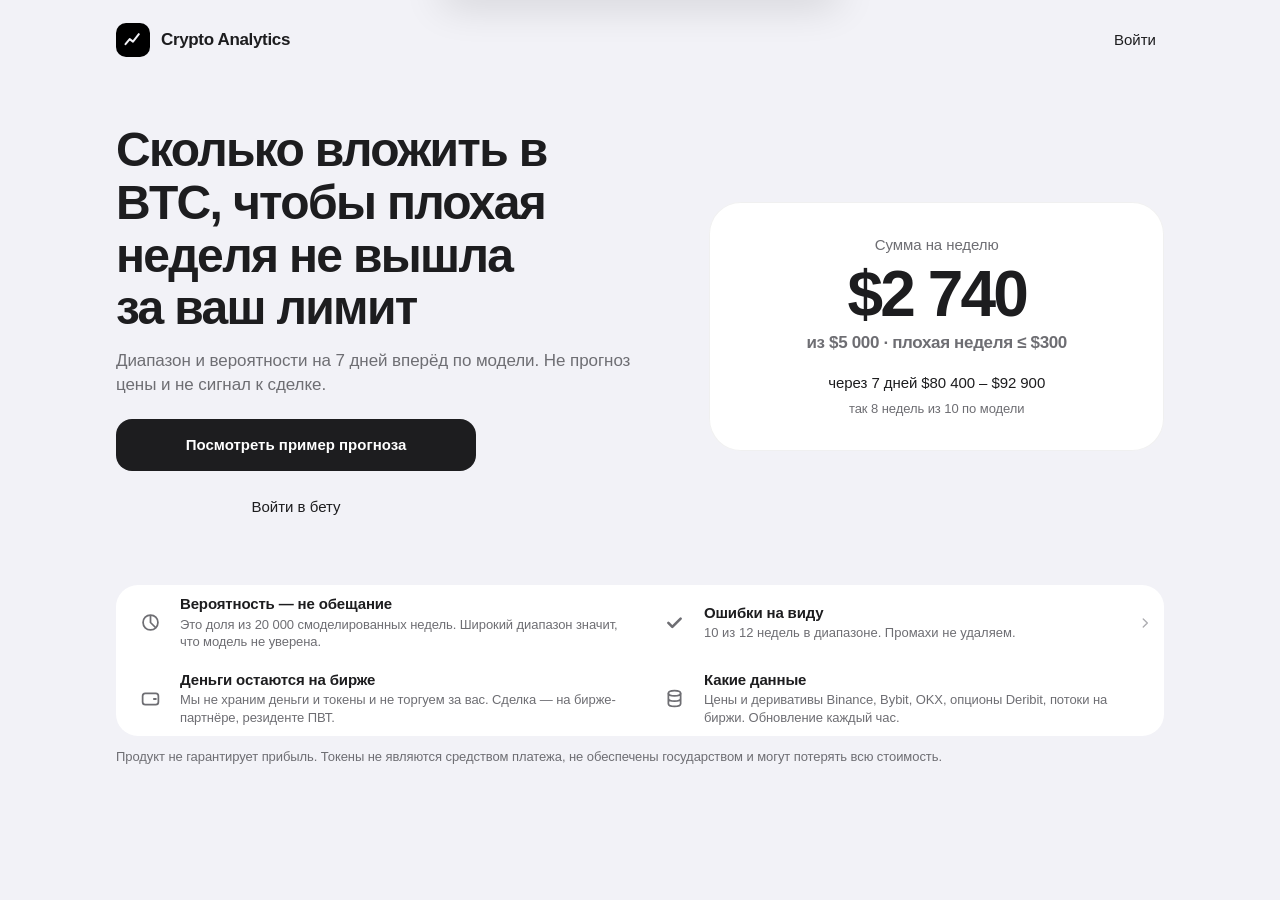
==== commit 3b96f4d0: "Светлая и тёмная темы, заставка перед лендингом Тема: системная, светлая или тёмная, переключатель в" ====
--- a/index.html
+++ b/index.html
@@ -3,7 +3,8 @@
 <head>
 <meta charset="utf-8">
 <meta name="viewport" content="width=device-width,initial-scale=1,viewport-fit=cover,interactive-widget=resizes-content">
-<meta name="color-scheme" content="dark">
+<meta name="color-scheme" content="dark light">
+<script>try{var t=localStorage.getItem('ca-theme');if(t==='light'||t==='dark')document.documentElement.setAttribute('data-theme',t)}catch(e){}</script>
 <meta name="theme-color" content="#000000">
 <meta name="apple-mobile-web-app-capable" content="yes">
 <meta name="apple-mobile-web-app-status-bar-style" content="black-translucent">
--- a/styles.css
+++ b/styles.css
@@ -13,8 +13,44 @@
   --ease-in-out:cubic-bezier(0.77,0,0.175,1);
   --ease-drawer:cubic-bezier(0.32,0.72,0,1);
   --glass:rgba(28,28,30,.72);
+  /* роли, которые меняются между темами */
+  --fg-strong:#fff; --ic:#c7c7cc; --act:#f5f5f7; --act-fg:#000; --act-hover:#fff;
+  --side:#0a0a0b; --hover:rgba(255,255,255,.04); --sheet:#141416; --inp:#0f0f10;
+  --scrim:rgba(0,0,0,.6); --ind:rgba(255,255,255,.12); --lift:rgba(0,0,0,.55); --hair:rgba(255,255,255,.06);
+  --grid:rgba(255,255,255,.07); --fanpath:rgba(100,170,255,.22);
+  --banner:rgba(36,36,38,.86); --banner-mut:#d1d1d6; --legal:#e5e5ea;
   color-scheme:dark;
 }
+/* светлая тема: по выбору в профиле или по системе, если выбрано «Системная» */
+:root[data-theme="light"]{
+  --bg:#f2f2f7; --card:#fff; --card-2:#e9e9ee; --card-3:#d9d9df; --line:rgba(0,0,0,.08);
+  --fg:#1d1d1f; --mut:#6e6e73; --mut-2:#aeaeb2;
+  --up:#1f8a3b; --down:#d70015; --orange:#c25e00; --blue:#0066cc; --violet:#8944ab; --teal:#00739e; --yellow:#9a6700;
+  --glass:rgba(255,255,255,.74);
+  --fg-strong:#000; --ic:#6e6e73; --act:#1d1d1f; --act-fg:#fff; --act-hover:#000;
+  --side:#fbfbfd; --hover:rgba(0,0,0,.04); --sheet:#f2f2f7; --inp:#fff;
+  --scrim:rgba(0,0,0,.32); --ind:rgba(0,0,0,.07); --lift:rgba(0,0,0,.16); --hair:rgba(0,0,0,.06);
+  --grid:rgba(0,0,0,.07); --fanpath:rgba(0,102,204,.18);
+  --banner:rgba(255,255,255,.88); --banner-mut:#3a3a3c; --legal:#1d1d1f;
+  color-scheme:light;
+}
+@media (prefers-color-scheme:light){
+  :root:not([data-theme="dark"]){
+    --bg:#f2f2f7; --card:#fff; --card-2:#e9e9ee; --card-3:#d9d9df; --line:rgba(0,0,0,.08);
+    --fg:#1d1d1f; --mut:#6e6e73; --mut-2:#aeaeb2;
+    --up:#1f8a3b; --down:#d70015; --orange:#c25e00; --blue:#0066cc; --violet:#8944ab; --teal:#00739e; --yellow:#9a6700;
+    --glass:rgba(255,255,255,.74);
+    --fg-strong:#000; --ic:#6e6e73; --act:#1d1d1f; --act-fg:#fff; --act-hover:#000;
+    --side:#fbfbfd; --hover:rgba(0,0,0,.04); --sheet:#f2f2f7; --inp:#fff;
+    --scrim:rgba(0,0,0,.32); --ind:rgba(0,0,0,.07); --lift:rgba(0,0,0,.16); --hair:rgba(0,0,0,.06);
+    --grid:rgba(0,0,0,.07); --fanpath:rgba(0,102,204,.18);
+  --banner:rgba(255,255,255,.88); --banner-mut:#3a3a3c; --legal:#1d1d1f;
+    color-scheme:light;
+  }
+}
+/* смена темы: мягкое перетекание через View Transitions, где они есть */
+::view-transition-old(root),::view-transition-new(root){animation-duration:280ms;animation-timing-function:ease}
+.fan line{stroke:var(--grid)} .fan .paths polyline{stroke:var(--fanpath)} .fan circle{stroke:var(--bg)}
 *{box-sizing:border-box}
 html{-webkit-tap-highlight-color:transparent;-webkit-text-size-adjust:100%;overscroll-behavior:none}
 html,body{margin:0;min-height:100%}
@@ -32,7 +68,7 @@
 /* нажатие: отклик сразу на pointer-down */
 .press{transition:transform 120ms var(--ease-out),background-color 160ms ease}
 .press:active{transform:scale(.97)}
-@media (hover:hover) and (pointer:fine){ .press:hover{background-color:rgba(255,255,255,.04)} .btn.w.press:hover{background:#fff} }
+@media (hover:hover) and (pointer:fine){ .press:hover{background-color:var(--hover)} .btn.w.press:hover{background:var(--act-hover)} }
 
 /* ---------- типографика: 76 / 44 / 28 / 17 / 15 / 13 (11 — только ось графика и бейдж) ---------- */
 .hero{display:block;font-size:76px;font-weight:700;letter-spacing:-.045em;line-height:1;text-align:center}
@@ -51,13 +87,13 @@
 
 /* ---------- каркас ---------- */
 .shell{display:grid;grid-template-columns:240px minmax(0,1fr);min-height:100dvh}
-.side{position:sticky;top:0;height:100dvh;padding:22px 12px;display:flex;flex-direction:column;gap:2px;background:#0a0a0b;border-right:.5px solid var(--line)}
+.side{position:sticky;top:0;height:100dvh;padding:22px 12px;display:flex;flex-direction:column;gap:2px;background:var(--side);border-right:.5px solid var(--line)}
 .brand{display:flex;align-items:center;gap:11px;font-weight:700;font-size:17px;padding:0 10px 22px;letter-spacing:-.02em}
-.appic{width:34px;height:34px;border-radius:10px;background:#fff;color:#000;display:grid;place-items:center}
+.appic{width:34px;height:34px;border-radius:10px;background:var(--fg-strong);color:var(--bg);display:grid;place-items:center}
 .appic svg{width:20px;height:20px}
-.nav{display:flex;align-items:center;gap:12px;min-height:44px;padding:0 12px;border-radius:12px;font-size:15px;font-weight:500;color:#c7c7cc;width:100%;text-align:left;transition:background-color 160ms ease,color 160ms ease}
-.nav.on{background:var(--card);color:#fff}
-@media (hover:hover) and (pointer:fine){ .nav:not(.on):hover{background:#141416} }
+.nav{display:flex;align-items:center;gap:12px;min-height:44px;padding:0 12px;border-radius:12px;font-size:15px;font-weight:500;color:var(--ic);width:100%;text-align:left;transition:background-color 160ms ease,color 160ms ease}
+.nav.on{background:var(--card);color:var(--fg-strong)}
+@media (hover:hover) and (pointer:fine){ .nav:not(.on):hover{background:var(--hover)} }
 .nav.me{padding:8px 10px;min-height:56px}
 .nav.me .rt b{display:block;font-size:15px;font-weight:600;color:var(--fg)}
 .nav.me .rt small{display:block;font-size:13px;color:var(--mut);max-width:150px;overflow:hidden;text-overflow:ellipsis;white-space:nowrap}
@@ -96,7 +132,7 @@
 .fd{display:inline-block;width:7px;height:7px;border-radius:50%;margin:0 5px 1px 0;vertical-align:middle;background:var(--up)}
 .fd.or{background:var(--orange)}
 .pill{display:inline-flex;align-items:center;justify-content:center;height:48px;padding:0 26px;border-radius:999px;font-size:15px;font-weight:600;margin-top:14px}
-.pill.w{background:#f5f5f7;color:#000}
+.pill.w{background:var(--act);color:var(--act-fg)}
 
 /* строки */
 .row{display:flex;align-items:center;gap:12px;min-height:56px;padding:10px 16px;width:100%;text-align:left;position:relative}
@@ -116,17 +152,17 @@
 .grp>.row:has(.cat,.gl)+.row::before,.grp>.row+.row:has(.cat,.gl)::before{left:64px}
 .cat{width:36px;height:36px;border-radius:10px;display:grid;place-items:center;flex:none}
 .cat svg{width:18px;height:18px}
-.gl{width:36px;height:36px;display:grid;place-items:center;color:#c7c7cc;flex:none}
+.gl{width:36px;height:36px;display:grid;place-items:center;color:var(--ic);flex:none}
 .gl svg{width:21px;height:21px}
 /* цвет закреплён за источником: OI — жёлтый, тренд — синий, волатильность — фиолетовый, funding — оранжевый, потоки — бирюзовый */
 .c-or{background:rgba(255,159,10,.16);color:var(--orange)} .c-bl{background:rgba(10,132,255,.18);color:var(--blue)}
 .c-vi{background:rgba(191,90,242,.18);color:var(--violet)} .c-ye{background:rgba(255,214,10,.14);color:var(--yellow)}
-.c-te{background:rgba(100,210,255,.14);color:var(--teal)} .c-gy{background:rgba(142,142,147,.16);color:#c7c7cc}
+.c-te{background:rgba(100,210,255,.14);color:var(--teal)} .c-gy{background:rgba(142,142,147,.16);color:var(--ic)}
 .c-gr{background:rgba(48,209,88,.16);color:var(--up)} .c-rd{background:rgba(255,69,58,.16);color:var(--down)}
 .st{width:24px;height:24px;border-radius:50%;display:grid;place-items:center;flex:none}
 .st svg{width:13px;height:13px;color:#000}
-.st.ok{background:var(--up)} .st.no{background:var(--down)} .st.wait{background:var(--card-3)} .st.wait svg{color:#c7c7cc}
-.pw{display:inline-flex;gap:3px;flex:none} .pw i{width:6px;height:6px;border-radius:50%;background:var(--card-3)} .pw i.on{background:#c7c7cc}
+.st.ok{background:var(--up)} .st.no{background:var(--down)} .st.wait{background:var(--card-3)} .st.wait svg{color:var(--ic)}
+.pw{display:inline-flex;gap:3px;flex:none} .pw i{width:6px;height:6px;border-radius:50%;background:var(--card-3)} .pw i.on{background:var(--ic)}
 .pro{font-size:11px;font-weight:600;color:var(--mut);border:1px solid var(--card-3);border-radius:999px;padding:2px 8px;flex:none}
 .feed{display:flex;flex-direction:column;gap:8px}
 .more{align-self:center;font-size:15px;font-weight:600;color:var(--mut);min-height:44px;padding:0 16px;border-radius:999px}
@@ -153,8 +189,8 @@
 /* решение */
 .acts{display:grid;grid-template-columns:1fr 1fr;gap:8px;margin-top:8px}
 .btn{display:flex;align-items:center;justify-content:center;gap:8px;width:100%;min-height:52px;border-radius:16px;padding:0 16px;text-align:center;font-size:15px;font-weight:600;line-height:1.2}
-.btn svg{width:17px;height:17px;color:#c7c7cc}
-.btn.w{background:#f5f5f7;color:#000} .btn.d{background:var(--card-2)} .btn.link{background:transparent;color:var(--fg);min-height:44px;font-weight:500}
+.btn svg{width:17px;height:17px;color:var(--ic)}
+.btn.w{background:var(--act);color:var(--act-fg)} .btn.d{background:var(--card-2)} .btn.link{background:transparent;color:var(--fg);min-height:44px;font-weight:500}
 .btn.tall{min-height:56px}
 .btn:disabled{opacity:.38;cursor:not-allowed}
 .btn:disabled:active{transform:none}
@@ -169,11 +205,11 @@
 .chip{min-height:44px;background:var(--card-2);border-radius:999px;padding:0 18px;font-size:15px;font-weight:600;transition:background-color 180ms ease,color 180ms ease,transform 120ms var(--ease-out)}
 .chip.sm{min-height:36px;padding:0 14px;font-size:13px}
 .chip:active{transform:scale(.96)}
-.chip.on{background:#f5f5f7;color:#000}
+.chip.on{background:var(--act);color:var(--act-fg)}
 .calcf{display:flex;flex-direction:column;gap:14px}
 .field{display:flex;flex-direction:column;gap:8px}
 .field label{font-size:13px;color:var(--mut)}
-.inp{display:flex;align-items:center;gap:8px;background:#0f0f10;border:1px solid var(--card-3);border-radius:14px;padding:0 14px;transition:border-color 160ms ease}
+.inp{display:flex;align-items:center;gap:8px;background:var(--inp);border:1px solid var(--card-3);border-radius:14px;padding:0 14px;transition:border-color 160ms ease}
 .inp:focus-within{border-color:var(--mut)}
 .inp input,.inp select{flex:1;background:transparent;border:0;outline:0;padding:13px 0;min-width:0;appearance:none}
 .inp span{color:var(--mut)}
@@ -187,7 +223,7 @@
 .calcres{display:flex;flex-direction:column;align-items:center;gap:2px;background:var(--card-2);border-radius:16px;padding:14px}
 .calcres span{font-size:28px;font-weight:700;letter-spacing:-.03em}
 .calcres small{font-size:13px;color:var(--mut);text-align:center}
-input[type=range]{width:100%;accent-color:#f5f5f7;min-height:44px}
+input[type=range]{width:100%;accent-color:var(--act);min-height:44px}
 select{background:transparent;border:0;color:var(--mut);font-size:15px;text-align:right;min-height:44px}
 
 /* журнал и архив */
@@ -213,8 +249,8 @@
 .toggle:disabled{opacity:.55}
 .tag{display:inline-flex;align-items:center;gap:6px;border-radius:999px;padding:5px 11px;font-size:13px;font-weight:600;align-self:flex-start}
 .tag svg{width:13px;height:13px}
-.t-or{background:rgba(255,159,10,.14);color:var(--orange)} .t-gr{background:rgba(48,209,88,.14);color:var(--up)} .t-gy{background:var(--card-2);color:#c7c7cc}
-.t-out{border:1px solid var(--card-3);color:#c7c7cc}
+.t-or{background:rgba(255,159,10,.14);color:var(--orange)} .t-gr{background:rgba(48,209,88,.14);color:var(--up)} .t-gy{background:var(--card-2);color:var(--ic)}
+.t-out{border:1px solid var(--card-3);color:var(--ic)}
 
 /* веер */
 .fan{width:100%;height:auto;display:block;overflow:visible}
@@ -231,7 +267,7 @@
 .lhero h1{font-size:34px;font-weight:700;letter-spacing:-.035em;line-height:1.1;text-wrap:balance}
 .lsub{font-size:17px;color:var(--mut);line-height:1.4}
 .lcta{margin-top:8px}
-.lphone{background:var(--card);border-radius:32px;padding:32px 20px;display:flex;flex-direction:column;align-items:center;gap:6px;box-shadow:inset 0 0 0 1px rgba(255,255,255,.06)}
+.lphone{background:var(--card);border-radius:32px;padding:32px 20px;display:flex;flex-direction:column;align-items:center;gap:6px;box-shadow:inset 0 0 0 1px var(--hair)}
 .lphone .hero{font-size:64px}
 .lphone .l1{margin-top:12px}
 .lpts{display:flex;flex-direction:column;gap:12px;max-width:720px}
@@ -245,14 +281,14 @@
 .onb .grp{background:var(--card)}
 .dots{display:flex;gap:6px;justify-content:center}
 .dots i{width:28px;height:4px;border-radius:2px;background:var(--card-3);transition:background-color 250ms ease}
-.dots i.on{background:#f5f5f7}
+.dots i.on{background:var(--act)}
 .dots.sm i{width:20px}
 .pick{display:flex;align-items:center;gap:12px;background:var(--card);border-radius:18px;padding:12px 14px;min-height:60px;width:100%;text-align:left;transition:background-color 180ms ease}
 .pick i{width:36px;height:36px;border-radius:10px;background:var(--card-3);display:grid;place-items:center;font-style:normal;font-weight:700;font-size:13px}
 .pick small{display:block;font-size:13px;color:var(--mut)}
 .pick .ck{margin-left:auto;width:22px;height:22px;border-radius:50%;border:1.5px solid var(--mut-2);transition:background-color 180ms ease,border-color 180ms ease,box-shadow 180ms ease}
 .pick.on{background:var(--card-2)}
-.pick.on .ck{background:#f5f5f7;border-color:#f5f5f7;box-shadow:inset 0 0 0 5px var(--card-2)}
+.pick.on .ck{background:var(--act);border-color:var(--act);box-shadow:inset 0 0 0 5px var(--card-2)}
 
 /* ---------- движение ---------- */
 /* вглубь — 320 мс, назад — 260 мс; переключение вкладок — мгновенно */
@@ -274,9 +310,9 @@
 /* ---------- слой окон ---------- */
 .layer{position:fixed;inset:0;z-index:60;display:grid;place-items:center;padding:16px;pointer-events:none;visibility:hidden;transition:visibility 0s linear 260ms}
 .layer.open{pointer-events:auto;visibility:visible;transition:visibility 0s}
-.layer .scrim{position:absolute;inset:0;background:rgba(0,0,0,.6);opacity:0;transition:opacity 200ms ease}
+.layer .scrim{position:absolute;inset:0;background:var(--scrim);opacity:0;transition:opacity 200ms ease}
 .layer.open .scrim{opacity:1}
-.sheet{position:relative;background:#141416;border-radius:28px;padding:24px;width:min(480px,100%);max-height:calc(100dvh - 32px);overflow:auto;display:flex;flex-direction:column;gap:12px;box-shadow:0 30px 80px rgba(0,0,0,.6);
+.sheet{position:relative;background:var(--sheet);border-radius:28px;padding:24px;width:min(480px,100%);max-height:calc(100dvh - 32px);overflow:auto;display:flex;flex-direction:column;gap:12px;box-shadow:0 30px 80px rgba(0,0,0,.6);
   opacity:0;transform:scale(.96);transition:opacity 150ms var(--ease-out),transform 150ms var(--ease-out);overscroll-behavior:contain}
 .layer.open .sheet{opacity:1;transform:none;transition-duration:200ms}
 .sheet h2{font-size:22px;font-weight:700;letter-spacing:-.025em;text-align:center;text-wrap:balance;line-height:1.2}
@@ -288,21 +324,21 @@
 .money small{font-size:13px;color:var(--mut);text-align:center}
 .money b{font-size:28px;font-weight:700;letter-spacing:-.03em}
 /* юридические блоки: предупреждение и раскрытие — один размер и один цвет */
-.legal{background:var(--card);border-radius:18px;padding:14px 16px;font-size:15px;line-height:1.45;color:#e5e5ea}
-.legal b{color:#fff}
+.legal{background:var(--card);border-radius:18px;padding:14px 16px;font-size:15px;line-height:1.45;color:var(--legal)}
+.legal b{color:var(--fg-strong)}
 .exrow{min-height:64px}
 
 /* баннер и тост */
-.banner{position:fixed;top:calc(10px + env(safe-area-inset-top,0px));left:50%;z-index:90;width:min(400px,calc(100% - 20px));display:flex;gap:11px;align-items:flex-start;background:rgba(36,36,38,.86);-webkit-backdrop-filter:blur(24px) saturate(160%);backdrop-filter:blur(24px) saturate(160%);border-radius:22px;padding:13px 14px;box-shadow:0 18px 40px rgba(0,0,0,.45);text-align:left;
+.banner{position:fixed;top:calc(10px + env(safe-area-inset-top,0px));left:50%;z-index:90;width:min(400px,calc(100% - 20px));display:flex;gap:11px;align-items:flex-start;background:var(--banner);color:var(--fg);-webkit-backdrop-filter:blur(24px) saturate(160%);backdrop-filter:blur(24px) saturate(160%);border-radius:22px;padding:13px 14px;box-shadow:0 18px 40px var(--lift);text-align:left;
   transform:translate(-50%,calc(-100% - 24px));transition:transform 360ms var(--ease-drawer)}
 .banner.show{transform:translate(-50%,0)}
 .banner .ai{width:38px;height:38px;border-radius:10px;background:#000;border:1px solid var(--card-2);display:grid;place-items:center}
 .banner .ai svg{width:21px;height:21px;color:#fff}
 .banner b{display:block;font-size:15px;font-weight:600}
-.banner p{font-size:13px;color:#d1d1d6;line-height:1.35}
+.banner p{font-size:13px;color:var(--banner-mut);line-height:1.35}
 .banner .t{display:flex;gap:6px;align-items:baseline}
 .banner small{font-size:11px;color:var(--mut);margin-left:auto;white-space:nowrap}
-.toast{position:fixed;left:50%;bottom:calc(24px + env(safe-area-inset-bottom,0px));z-index:95;background:#f5f5f7;color:#000;border-radius:16px;padding:12px 16px;font-size:15px;font-weight:600;line-height:1.3;display:flex;gap:8px;align-items:center;box-shadow:0 12px 30px rgba(0,0,0,.4);width:max-content;max-width:calc(100% - 32px);
+.toast{position:fixed;left:50%;bottom:calc(24px + env(safe-area-inset-bottom,0px));z-index:95;background:var(--act);color:var(--act-fg);border-radius:16px;padding:12px 16px;font-size:15px;font-weight:600;line-height:1.3;display:flex;gap:8px;align-items:center;box-shadow:0 12px 30px rgba(0,0,0,.4);width:max-content;max-width:calc(100% - 32px);
   opacity:0;transform:translate(-50%,16px);transition:opacity 150ms ease,transform 150ms ease;pointer-events:none}
 .toast.show{opacity:1;transform:translate(-50%,0);transition:opacity 200ms var(--ease-out),transform 200ms var(--ease-out)}
 .toast svg{width:16px;height:16px;color:#16733a}
@@ -343,14 +379,14 @@
   .scencard{background:transparent;padding:4px 0 8px}
   .herocard.card .grp{background:var(--card)}
   .sticky:not(.ex){position:sticky;bottom:calc(92px + env(safe-area-inset-bottom,0px));z-index:20;margin-top:12px}
-  .sticky:not(.ex) .btn{box-shadow:0 10px 30px rgba(0,0,0,.55)}
+  .sticky:not(.ex) .btn{box-shadow:0 10px 30px var(--lift)}
   .dock{display:flex;position:fixed;left:0;right:0;bottom:calc(12px + env(safe-area-inset-bottom,0px));z-index:40;justify-content:center;gap:10px;padding:0 16px;pointer-events:none;transition:transform 260ms var(--ease-drawer),opacity 200ms ease}
   .shell.deep .dock{transform:translateY(140%);opacity:0}
   .dock .tabs{pointer-events:auto;display:flex;background:var(--glass);-webkit-backdrop-filter:blur(24px) saturate(180%);backdrop-filter:blur(24px) saturate(180%);border-radius:999px;padding:5px;box-shadow:0 8px 32px rgba(0,0,0,.5),inset 0 .5px 0 rgba(255,255,255,.10);position:relative}
   .dock .tab{position:relative;z-index:1;width:76px;height:54px;border-radius:999px;display:flex;flex-direction:column;align-items:center;justify-content:center;gap:2px;font-size:11px;font-weight:600;color:var(--mut);transition:color 200ms ease}
   .dock .tab svg{width:22px;height:22px}
-  .dock .tab.on{color:#fff}
-  .dock .ind{position:absolute;top:5px;left:5px;width:76px;height:54px;border-radius:999px;background:rgba(255,255,255,.12);transition:transform 250ms var(--ease-out)}
+  .dock .tab.on{color:var(--fg-strong)}
+  .dock .ind{position:absolute;top:5px;left:5px;width:76px;height:54px;border-radius:999px;background:var(--ind);transition:transform 250ms var(--ease-out)}
   .dock .mic{pointer-events:auto;width:64px;height:64px;border-radius:50%;background:var(--glass);-webkit-backdrop-filter:blur(24px) saturate(180%);backdrop-filter:blur(24px) saturate(180%);display:grid;place-items:center;box-shadow:0 8px 32px rgba(0,0,0,.5),inset 0 .5px 0 rgba(255,255,255,.12)}
   .dock .mic svg{width:24px;height:24px}
   .layer{place-items:end center;padding:0}
@@ -378,7 +414,7 @@
   .dock{transition:opacity 200ms ease} .shell.deep .dock{transform:none}
 }
 @media (prefers-reduced-transparency:reduce){
-  .banner,.dock .tabs,.dock .mic,.sticky.ex{background:#1c1c1e;-webkit-backdrop-filter:none;backdrop-filter:none}
+  .banner,.dock .tabs,.dock .mic,.sticky.ex{background:var(--card);-webkit-backdrop-filter:none;backdrop-filter:none}
 }
 
 /* ---------- биржа (другое приложение) ---------- */
@@ -421,12 +457,12 @@
 .chathead{display:flex;align-items:center;gap:11px;padding-bottom:4px}
 .chathead b{display:block;font-size:17px}
 .chathead small{display:block;font-size:13px;color:var(--mut)}
-.aiava{width:38px;height:38px;border-radius:12px;background:#fff;color:#000;display:grid;place-items:center}
+.aiava{width:38px;height:38px;border-radius:12px;background:var(--fg-strong);color:var(--bg);display:grid;place-items:center}
 .aiava svg{width:21px;height:21px}
 .msgs{display:flex;flex-direction:column;gap:8px;height:min(52dvh,460px);overflow-y:auto;overscroll-behavior:contain;padding:4px 2px;scroll-behavior:smooth}
 .msg{max-width:86%;padding:10px 13px;border-radius:18px;font-size:15px;line-height:1.42;animation:rise 240ms var(--ease-out) both;overflow-wrap:anywhere}
 .msg.ai{align-self:flex-start;background:var(--card);border-bottom-left-radius:6px}
-.msg.me{align-self:flex-end;background:#f5f5f7;color:#000;border-bottom-right-radius:6px}
+.msg.me{align-self:flex-end;background:var(--act);color:var(--act-fg);border-bottom-right-radius:6px}
 .msg.err{background:rgba(255,69,58,.12);color:#ffd1ce}
 .msg.card-msg{max-width:100%;width:100%;background:transparent;padding:0}
 .msg b{font-weight:600}
@@ -439,7 +475,7 @@
 .composer{display:flex;align-items:center;gap:8px;background:var(--card);border-radius:999px;padding:5px}
 .composer input{flex:1;min-width:0;background:transparent;border:0;outline:0;padding:9px 4px}
 .micin,.sendb{width:44px;height:44px;border-radius:50%;display:grid;place-items:center;flex:none;position:relative}
-.micin{background:var(--card-2)} .sendb{background:#f5f5f7;color:#000}
+.micin{background:var(--card-2)} .sendb{background:var(--act);color:var(--act-fg)}
 .micin svg,.sendb svg{width:18px;height:18px}
 .micin.on{background:var(--down);color:#fff}
 .micin.on::before{content:"";position:absolute;inset:-5px;border-radius:50%;border:2px solid rgba(255,69,58,.5);animation:ring 1.3s var(--ease-out) infinite}
@@ -462,3 +498,41 @@
   .exchart svg{height:140px}
 }
 [data-max]{min-width:44px;min-height:44px}
+
+/* согласие в конце онбординга: вся строка — цель нажатия, квадратная галочка */
+.consent{display:flex;flex-direction:column;gap:8px}
+.cons{display:flex;align-items:flex-start;gap:12px;width:100%;min-height:56px;padding:14px;border-radius:18px;background:var(--card);text-align:left;font-size:15px;line-height:1.4;color:var(--fg);transition:background-color 180ms ease}
+.cons.on{background:var(--card-2)}
+.cons .box2{flex:none;width:22px;height:22px;margin-top:1px;border-radius:7px;border:1.5px solid var(--mut-2);display:grid;place-items:center;transition:background-color 160ms ease,border-color 160ms ease}
+.cons .box2 svg{width:14px;height:14px;color:var(--act-fg);opacity:0;transform:scale(.7);transition:opacity 160ms ease,transform 200ms cubic-bezier(.23,1,.32,1)}
+.cons.on .box2{background:var(--act);border-color:var(--act)}
+.cons.on .box2 svg{opacity:1;transform:none}
+.onb .btn.w:disabled{opacity:.35}
+@media (prefers-reduced-motion:reduce){ .cons .box2 svg{transition:none;transform:none} }
+
+/* ---------- заставка перед лендингом (как в первом прототипе, по мотивам apple.com) ---------- */
+.intro{position:fixed;inset:0;z-index:100;background:var(--bg);display:grid;place-items:center;padding:16px;cursor:pointer;animation:introOut .5s var(--ease-out) 3.45s forwards}
+.intro-stage{display:grid;place-items:center;animation:stageOut .5s var(--ease-out) 3.45s forwards}
+.intro-stage>*{grid-area:1/1}
+.iw{font-size:clamp(44px,11vw,120px);font-weight:700;letter-spacing:-.045em;line-height:1.1;white-space:nowrap;color:var(--fg);opacity:0;animation:iword .82s var(--ease-out) calc(.2s + var(--i) * .52s) both}
+.iw.acc{color:var(--blue)}
+.ib{display:flex;align-items:center;gap:.22em;font-size:clamp(28px,5vw,44px);font-weight:600;letter-spacing:-.03em;color:var(--fg);opacity:0;animation:ibrand .7s var(--ease-out) 2.45s both}
+.ib svg{width:1.1em;height:1.1em;color:var(--blue);fill:none;stroke:currentColor;stroke-width:2.4;stroke-linecap:round;stroke-linejoin:round}
+.ib path{stroke-dasharray:1;stroke-dashoffset:1;animation:idraw .8s var(--ease-in-out) 2.5s forwards}
+.intro-skip{position:absolute;right:16px;bottom:calc(16px + env(safe-area-inset-bottom,0px));min-height:44px;background:var(--card);color:var(--mut);font-size:13px;font-weight:500;border-radius:999px;padding:0 16px;opacity:0;animation:introFade .4s var(--ease-out) .8s forwards}
+@keyframes iword{0%{opacity:0;filter:blur(16px);transform:translateY(.14em) scale(.96)}38%,66%{opacity:1;filter:blur(0);transform:none}100%{opacity:0;filter:blur(12px);transform:translateY(-.08em) scale(1.03)}}
+@keyframes ibrand{from{opacity:0;filter:blur(10px);transform:scale(.96)}to{opacity:1;filter:blur(0);transform:none}}
+@keyframes idraw{to{stroke-dashoffset:0}}
+@keyframes introFade{to{opacity:1}}
+@keyframes introOut{to{opacity:0;visibility:hidden}}
+@keyframes stageOut{to{transform:scale(1.06);filter:blur(6px)}}
+/* вход лендинга после заставки: блоки по очереди из лёгкого размытия */
+.land.reveal .lh,.land.reveal .lhero>*,.land.reveal .lphone,.land.reveal .lgrid~*{animation:lrev .6s var(--ease-out) both}
+.land.reveal .lhero>*:nth-child(1){animation-delay:.05s}
+.land.reveal .lhero>*:nth-child(2){animation-delay:.12s}
+.land.reveal .lhero>*:nth-child(3){animation-delay:.19s}
+.land.reveal .lhero>*:nth-child(n+4){animation-delay:.26s}
+.land.reveal .lphone{animation-delay:.22s}
+.land.reveal .lgrid~*{animation-delay:.32s}
+@keyframes lrev{from{opacity:0;filter:blur(8px);transform:translateY(12px)}to{opacity:1;filter:none;transform:none}}
+@media (prefers-reduced-motion:reduce){.intro{display:none}.land.reveal *{animation:none!important}}
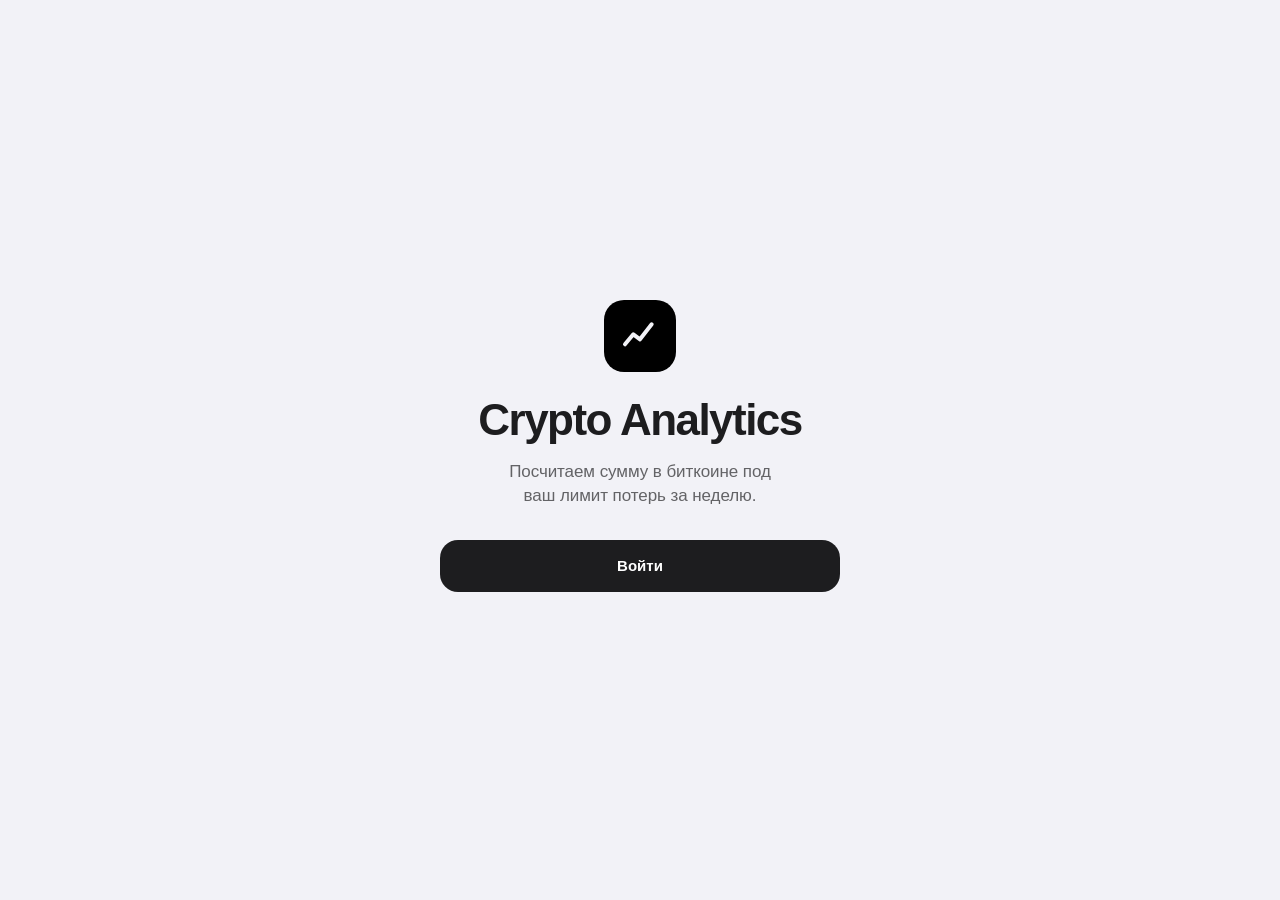
==== commit e71deff4: "Правки после показа: сумма в пределах лимита, итоги недели, песочница Co-Authored-By: Claude Opus 5." ====
--- a/index.html
+++ b/index.html
@@ -8,7 +8,7 @@
 <meta name="theme-color" content="#000000">
 <meta name="apple-mobile-web-app-capable" content="yes">
 <meta name="apple-mobile-web-app-status-bar-style" content="black-translucent">
-<meta name="description" content="Интерактивный прототип Crypto Analytics: сумма на неделю под ваш лимит потерь, сценарии BTC по модели, биржа-партнёр, журнал и разбор сделок.">
+<meta name="description" content="Интерактивный прототип Crypto Analytics: сумма в биткоине под ваш лимит потерь за неделю, сценарии BTC по модели, итоги недели, песочница, журнал и разбор сделок.">
 <title>Crypto Analytics</title>
 <link rel="icon" href="data:image/svg+xml,%3Csvg xmlns='http://www.w3.org/2000/svg' viewBox='0 0 24 24'%3E%3Crect width='24' height='24' rx='6' fill='%23000'/%3E%3Cpath d='M5 16l4-5 3 2.5 6-7' fill='none' stroke='%23fff' stroke-width='2.4' stroke-linecap='round' stroke-linejoin='round'/%3E%3C/svg%3E">
 <link rel="stylesheet" href="styles.css">
--- a/styles.css
+++ b/styles.css
@@ -1,344 +1,415 @@
-/* Crypto Analytics — прототип, редизайн 18.10.2026.
-   Правила: одна крупная цифра и одно белое действие на экран; рамок у строк нет; цвет — только состояние
-   (не больше двух цветных значений на экране); цветная плитка — только у строк с данными, цвет закреплён за источником;
-   нажимаемое — с шевроном, информационное — без вида кнопки; стекло — только у плавающих слоёв.
-   < 900px — телефон: плавающий док, листы снизу. ≥ 900px — десктоп: меню из 3 пунктов, две колонки, окна по центру. */
+/* Crypto Analytics — прототип, правки 20.10.2026.
+   Правила: одна крупная цифра и одно белое действие на экран; цвет — только состояние; цветная плитка — только у строк с данными,
+   цвет закреплён за источником; нажимаемое — с шевроном, информационное — без вида кнопки; стекло — только у плавающих слоёв.
+   Под перенос в React Native: все цвета, отступы, радиусы, шрифты и длительности — токены ниже (переедут в тему приложения);
+   раскладка только flex (без grid и float), размеры в px, без опоры на hover, без селекторов соседей.
+   < 900px — телефон (основная версия): плавающий док, листы снизу. ≥ 900px — десктоп: меню слева, две колонки, окна по центру. */
 :root{
+  /* цвет */
   --bg:#000; --card:#1c1c1e; --card-2:#2c2c2e; --card-3:#3a3a3c; --line:rgba(255,255,255,.08);
   --fg:#f5f5f7; --mut:#8e8e93; --mut-2:#48484a;
   --up:#30d158; --down:#ff453a; --orange:#ff9f0a; --blue:#0a84ff; --violet:#bf5af2; --teal:#64d2ff; --yellow:#ffd60a;
-  --ex-bg:#f7f8fa; --ex-ink:#16181d; --ex-mut:#7b8190; --ex-acc:#1f9d6b; --ex-line:#e3e6eb;
-  --f:-apple-system,BlinkMacSystemFont,"SF Pro Display","SF Pro Text","Inter","Helvetica Neue",Arial,sans-serif;
-  --ease-out:cubic-bezier(0.23,1,0.32,1);
-  --ease-in-out:cubic-bezier(0.77,0,0.175,1);
-  --ease-drawer:cubic-bezier(0.32,0.72,0,1);
-  --glass:rgba(28,28,30,.72);
-  /* роли, которые меняются между темами */
   --fg-strong:#fff; --ic:#c7c7cc; --act:#f5f5f7; --act-fg:#000; --act-hover:#fff;
   --side:#0a0a0b; --hover:rgba(255,255,255,.04); --sheet:#141416; --inp:#0f0f10;
   --scrim:rgba(0,0,0,.6); --ind:rgba(255,255,255,.12); --lift:rgba(0,0,0,.55); --hair:rgba(255,255,255,.06);
   --grid:rgba(255,255,255,.07); --fanpath:rgba(100,170,255,.22);
+  --glass:rgba(28,28,30,.72); --veil:rgba(20,20,22,.72); --glow:rgba(10,132,255,.20); --chev:#636366; --err-fg:#ffd1ce;
   --banner:rgba(36,36,38,.86); --banner-mut:#d1d1d6; --legal:#e5e5ea;
+  --ex-bg:#f7f8fa; --ex-ink:#16181d; --ex-mut:#7b8190; --ex-acc:#1f9d6b; --ex-line:#e3e6eb;
+  /* отступы */
+  --s1:4px; --s2:8px; --s3:12px; --s4:16px; --s5:20px; --s6:24px; --s7:28px; --s8:32px;
+  /* радиусы: мягче на телефоне */
+  --r-sm:12px; --r-md:18px; --r-lg:24px; --r-xl:28px; --r-2xl:32px; --r-pill:999px;
+  /* шрифты: 96 / 76 / 44 / 28 / 22 / 17 / 15 / 13 / 11 */
+  --f:-apple-system,BlinkMacSystemFont,"SF Pro Display","SF Pro Text","Inter","Helvetica Neue",Arial,sans-serif;
+  --fs-hero:76px; --fs-hero2:44px; --fs-range:36px; --fs-title:28px; --fs-h2:22px; --fs-lead:17px; --fs-body:15px; --fs-fine:13px; --fs-micro:11px;
+  /* движение */
+  --ease-out:cubic-bezier(0.23,1,0.32,1); --ease-in-out:cubic-bezier(0.77,0,0.175,1); --ease-drawer:cubic-bezier(0.32,0.72,0,1);
+  --t-fast:160ms; --t-mid:260ms; --t-slow:400ms;
   color-scheme:dark;
 }
 /* светлая тема: по выбору в профиле или по системе, если выбрано «Системная» */
 :root[data-theme="light"]{
   --bg:#f2f2f7; --card:#fff; --card-2:#e9e9ee; --card-3:#d9d9df; --line:rgba(0,0,0,.08);
-  --fg:#1d1d1f; --mut:#6e6e73; --mut-2:#aeaeb2;
-  --up:#1f8a3b; --down:#d70015; --orange:#c25e00; --blue:#0066cc; --violet:#8944ab; --teal:#00739e; --yellow:#9a6700;
-  --glass:rgba(255,255,255,.74);
+  --fg:#1d1d1f; --mut:#636366; --mut-2:#aeaeb2;
+  --up:#1b7a34; --down:#d70015; --orange:#a84f00; --blue:#0066cc; --violet:#8944ab; --teal:#00739e; --yellow:#9a6700;
   --fg-strong:#000; --ic:#6e6e73; --act:#1d1d1f; --act-fg:#fff; --act-hover:#000;
   --side:#fbfbfd; --hover:rgba(0,0,0,.04); --sheet:#f2f2f7; --inp:#fff;
   --scrim:rgba(0,0,0,.32); --ind:rgba(0,0,0,.07); --lift:rgba(0,0,0,.16); --hair:rgba(0,0,0,.06);
   --grid:rgba(0,0,0,.07); --fanpath:rgba(0,102,204,.18);
+  --glass:rgba(255,255,255,.74); --veil:rgba(242,242,247,.8); --glow:rgba(0,102,204,.10); --chev:#8e8e93; --err-fg:#a1000f;
   --banner:rgba(255,255,255,.88); --banner-mut:#3a3a3c; --legal:#1d1d1f;
   color-scheme:light;
 }
 @media (prefers-color-scheme:light){
   :root:not([data-theme="dark"]){
     --bg:#f2f2f7; --card:#fff; --card-2:#e9e9ee; --card-3:#d9d9df; --line:rgba(0,0,0,.08);
-    --fg:#1d1d1f; --mut:#6e6e73; --mut-2:#aeaeb2;
-    --up:#1f8a3b; --down:#d70015; --orange:#c25e00; --blue:#0066cc; --violet:#8944ab; --teal:#00739e; --yellow:#9a6700;
-    --glass:rgba(255,255,255,.74);
+    --fg:#1d1d1f; --mut:#636366; --mut-2:#aeaeb2;
+    --up:#1b7a34; --down:#d70015; --orange:#a84f00; --blue:#0066cc; --violet:#8944ab; --teal:#00739e; --yellow:#9a6700;
     --fg-strong:#000; --ic:#6e6e73; --act:#1d1d1f; --act-fg:#fff; --act-hover:#000;
     --side:#fbfbfd; --hover:rgba(0,0,0,.04); --sheet:#f2f2f7; --inp:#fff;
     --scrim:rgba(0,0,0,.32); --ind:rgba(0,0,0,.07); --lift:rgba(0,0,0,.16); --hair:rgba(0,0,0,.06);
     --grid:rgba(0,0,0,.07); --fanpath:rgba(0,102,204,.18);
-  --banner:rgba(255,255,255,.88); --banner-mut:#3a3a3c; --legal:#1d1d1f;
+    --glass:rgba(255,255,255,.74); --veil:rgba(242,242,247,.8); --glow:rgba(0,102,204,.10); --chev:#8e8e93; --err-fg:#a1000f;
+    --banner:rgba(255,255,255,.88); --banner-mut:#3a3a3c; --legal:#1d1d1f;
     color-scheme:light;
   }
 }
 /* смена темы: мягкое перетекание через View Transitions, где они есть */
 ::view-transition-old(root),::view-transition-new(root){animation-duration:280ms;animation-timing-function:ease}
-.fan line{stroke:var(--grid)} .fan .paths polyline{stroke:var(--fanpath)} .fan circle{stroke:var(--bg)}
+
 *{box-sizing:border-box}
 html{-webkit-tap-highlight-color:transparent;-webkit-text-size-adjust:100%;overscroll-behavior:none}
 html,body{margin:0;min-height:100%}
-body{background:var(--bg);color:var(--fg);font-family:var(--f);-webkit-font-smoothing:antialiased;font-size:15px;line-height:1.45;letter-spacing:-.005em;overscroll-behavior:none}
+body{background:var(--bg);color:var(--fg);font-family:var(--f);-webkit-font-smoothing:antialiased;font-size:var(--fs-body);line-height:1.45;letter-spacing:-.005em;overscroll-behavior:none;overflow-x:hidden}
 h1,h2,h3,p{margin:0}
 button,summary{font:inherit;color:inherit;background:none;border:0;padding:0;cursor:pointer;touch-action:manipulation;-webkit-user-select:none;user-select:none;-webkit-touch-callout:none}
 input,select{font:inherit;color:inherit;font-size:16px}
-:focus-visible{outline:2px solid var(--blue);outline-offset:2px;border-radius:12px}
+:focus-visible{outline:2px solid var(--blue);outline-offset:2px;border-radius:var(--r-sm)}
 svg{flex:none}
 .num{font-variant-numeric:tabular-nums}
 .mut{color:var(--mut)} .up{color:var(--up)} .dn{color:var(--down)} .or{color:var(--orange)}
 .i{width:18px;height:18px}
+.rt{flex:1;min-width:0}
 [hidden]{display:none!important}
 
-/* нажатие: отклик сразу на pointer-down */
-.press{transition:transform 120ms var(--ease-out),background-color 160ms ease}
+/* нажатие: отклик сразу на pointer-down (в RN — Pressable + scale) */
+.press{transition:transform 120ms var(--ease-out),background-color var(--t-fast) ease,opacity var(--t-fast) ease}
 .press:active{transform:scale(.97)}
 @media (hover:hover) and (pointer:fine){ .press:hover{background-color:var(--hover)} .btn.w.press:hover{background:var(--act-hover)} }
 
-/* ---------- типографика: 76 / 44 / 28 / 17 / 15 / 13 (11 — только ось графика и бейдж) ---------- */
-.hero{display:block;font-size:76px;font-weight:700;letter-spacing:-.045em;line-height:1;text-align:center}
-.hero2{display:block;font-size:44px;font-weight:700;letter-spacing:-.04em;line-height:1.05;text-align:center}
-.hero-r{font-size:36px;font-weight:700;letter-spacing:-.04em;line-height:1.05;text-align:center;white-space:nowrap}
-.ttl{font-size:28px;font-weight:700;letter-spacing:-.03em;line-height:1.1}
-.lbl2{font-size:15px;color:var(--mut);text-align:center}
-.sub2{font-size:17px;font-weight:600;color:var(--mut);letter-spacing:-.02em;line-height:1.3;text-align:center;text-wrap:balance}
-.was{font-size:13px;color:var(--mut);text-align:center}
-.reason{font-size:15px;color:var(--mut);text-align:center;line-height:1.45;max-width:340px;text-wrap:balance}
-.sec{font-size:13px;font-weight:600;color:var(--mut);padding:8px 4px 0;letter-spacing:0}
-.fine{font-size:13px;color:var(--mut);line-height:1.45}
+/* ---------- типографика ---------- */
+.hero{display:block;font-size:var(--fs-hero);font-weight:700;letter-spacing:-.045em;line-height:1;text-align:center}
+.hero2{display:block;font-size:var(--fs-hero2);font-weight:700;letter-spacing:-.04em;line-height:1.05;text-align:center}
+.hero-r{font-size:var(--fs-range);font-weight:700;letter-spacing:-.04em;line-height:1.05;text-align:center;white-space:nowrap}
+.ttl{font-size:var(--fs-title);font-weight:700;letter-spacing:-.03em;line-height:1.1}
+.lbl2{font-size:var(--fs-body);color:var(--mut);text-align:center}
+.cap{font-size:var(--fs-body);color:var(--mut);line-height:1.4;text-align:center;max-width:360px;text-wrap:balance}
+.was{font-size:var(--fs-fine);color:var(--mut);text-align:center}
+.sec{font-size:var(--fs-fine);font-weight:600;color:var(--mut);padding:8px 4px 0;letter-spacing:0}
+.fine{font-size:var(--fs-fine);color:var(--mut);line-height:1.45}
 .fine.c,.c{text-align:center}
-.body{font-size:15px;line-height:1.45}
-.lead{font-size:17px;font-weight:600;letter-spacing:-.02em;line-height:1.3}
+.disc{max-width:360px}
+.body{font-size:var(--fs-body);line-height:1.45}
+.lead{font-size:var(--fs-lead);font-weight:600;letter-spacing:-.02em;line-height:1.3}
 
 /* ---------- каркас ---------- */
-.shell{display:grid;grid-template-columns:240px minmax(0,1fr);min-height:100dvh}
-.side{position:sticky;top:0;height:100dvh;padding:22px 12px;display:flex;flex-direction:column;gap:2px;background:var(--side);border-right:.5px solid var(--line)}
-.brand{display:flex;align-items:center;gap:11px;font-weight:700;font-size:17px;padding:0 10px 22px;letter-spacing:-.02em}
-.appic{width:34px;height:34px;border-radius:10px;background:var(--fg-strong);color:var(--bg);display:grid;place-items:center}
+.shell{display:flex;min-height:100dvh}
+.side{position:sticky;top:0;width:240px;flex:none;height:100dvh;padding:22px 12px;display:flex;flex-direction:column;gap:2px;background:var(--side);border-right:.5px solid var(--line)}
+.brand{display:flex;align-items:center;gap:11px;font-weight:700;font-size:var(--fs-lead);padding:0 10px 22px;letter-spacing:-.02em}
+.appic{width:34px;height:34px;border-radius:10px;background:var(--fg-strong);color:var(--bg);display:flex;align-items:center;justify-content:center;flex:none}
 .appic svg{width:20px;height:20px}
-.nav{display:flex;align-items:center;gap:12px;min-height:44px;padding:0 12px;border-radius:12px;font-size:15px;font-weight:500;color:var(--ic);width:100%;text-align:left;transition:background-color 160ms ease,color 160ms ease}
+.appic.big{width:72px;height:72px;border-radius:20px}
+.appic.big svg{width:40px;height:40px}
+.nav{display:flex;align-items:center;gap:12px;min-height:44px;padding:0 12px;border-radius:var(--r-sm);font-size:var(--fs-body);font-weight:500;color:var(--ic);width:100%;text-align:left;transition:background-color var(--t-fast) ease,color var(--t-fast) ease}
 .nav.on{background:var(--card);color:var(--fg-strong)}
-@media (hover:hover) and (pointer:fine){ .nav:not(.on):hover{background:var(--hover)} }
+@media (hover:hover) and (pointer:fine){ .nav:hover{background:var(--hover)} .nav.on:hover{background:var(--card)} }
 .nav.me{padding:8px 10px;min-height:56px}
-.nav.me .rt b{display:block;font-size:15px;font-weight:600;color:var(--fg)}
-.nav.me .rt small{display:block;font-size:13px;color:var(--mut);max-width:150px;overflow:hidden;text-overflow:ellipsis;white-space:nowrap}
+.nav.me .rt b{display:block;font-size:var(--fs-body);font-weight:600;color:var(--fg)}
+.nav.me .rt small{display:block;font-size:var(--fs-fine);color:var(--mut);max-width:150px;overflow:hidden;text-overflow:ellipsis;white-space:nowrap}
 .side .grow{flex:1}
-.main{min-width:0;width:100%;max-width:1128px;margin:0 auto;padding:28px 24px 64px}
-#view{min-height:60vh}
+.main{flex:1;min-width:0;max-width:1128px;margin:0 auto;padding:28px 24px 64px}
+#view{min-height:600px}
 
 /* шапки */
-.tb{display:flex;align-items:flex-end;justify-content:space-between;gap:12px;margin-bottom:20px;min-height:48px}
-.tbs{font-size:13px;color:var(--mut);margin-bottom:2px}
+.tb{display:flex;align-items:flex-end;justify-content:space-between;gap:12px;margin-bottom:var(--s5);min-height:48px}
+.tbs{font-size:var(--fs-fine);color:var(--mut);margin-bottom:2px}
 .tbr{display:flex;align-items:center;gap:10px}
-.phonebar{display:flex;align-items:center;justify-content:space-between;margin-bottom:8px}
-.asset{display:inline-flex;align-items:center;gap:7px;height:44px;padding:0 16px 0 12px;border-radius:999px;background:var(--card);font-size:15px;font-weight:600}
+.phonebar{display:flex;align-items:center;justify-content:space-between;margin-bottom:var(--s2)}
+.asset{display:flex;align-items:center;gap:7px;height:44px;padding:0 16px 0 12px;border-radius:var(--r-pill);background:var(--card);font-size:var(--fs-body);font-weight:600}
 .asset svg{width:18px;height:18px}
-.ava{width:44px;height:44px;border-radius:50%;background:var(--card-2);display:grid;place-items:center;font-size:17px;font-weight:600;flex:none}
-.ava.sm{width:36px;height:36px;font-size:15px}
+.ava{width:44px;height:44px;border-radius:22px;background:var(--card-2);display:flex;align-items:center;justify-content:center;font-size:var(--fs-lead);font-weight:600;flex:none}
+.ava.sm{width:36px;height:36px;font-size:var(--fs-body)}
 .ava.big{width:56px;height:56px;font-size:22px;background:var(--card-3)}
-.nb{display:grid;grid-template-columns:44px minmax(0,1fr) 44px;align-items:center;gap:8px;margin-bottom:16px;min-height:44px}
-.nbt{text-align:center;font-size:17px;font-weight:600;letter-spacing:-.02em;line-height:1.2}
-.nbt small{display:block;font-size:13px;font-weight:400;color:var(--mut);letter-spacing:0}
-.circ{width:44px;height:44px;border-radius:50%;background:var(--card);display:grid;place-items:center}
+.nb{display:flex;align-items:center;gap:8px;margin-bottom:var(--s4);min-height:44px}
+.nbt{flex:1;min-width:0;text-align:center;font-size:var(--fs-lead);font-weight:600;letter-spacing:-.02em;line-height:1.2}
+.nbt small{display:block;font-size:var(--fs-fine);font-weight:400;color:var(--mut);letter-spacing:0}
+.nbs{width:44px;flex:none}
+.circ{width:44px;height:44px;border-radius:22px;background:var(--card);display:flex;align-items:center;justify-content:center;flex:none}
 .circ svg{width:17px;height:17px}
 
-/* сетка экранов */
-.cols{display:grid;gap:16px;grid-template-columns:minmax(0,7fr) minmax(0,5fr);align-items:start}
-.cols.even{grid-template-columns:repeat(2,minmax(0,1fr))}
-.stackv{display:flex;flex-direction:column;gap:8px;min-width:0}
-.card{background:var(--card);border-radius:22px;padding:20px;display:flex;flex-direction:column;gap:12px;min-width:0}
+/* раскладка экранов: две колонки 7 : 5 на десктопе, одна на телефоне */
+.cols{display:flex;gap:var(--s4);align-items:flex-start;margin-bottom:var(--s4)}
+.cols>*{flex:5 1 0;min-width:0}
+.cols>.main-col{flex:7 1 0}
+.cols.even>*{flex:1 1 0}
+.cols.stretch{align-items:stretch}
+.stackv{display:flex;flex-direction:column;gap:var(--s2);min-width:0}
+.card{background:var(--card);border-radius:var(--r-lg);padding:var(--s5);display:flex;flex-direction:column;gap:var(--s3);min-width:0}
+
+/* панель: на десктопе — карточка с заголовком, на телефоне — секция */
+.panel{display:flex;flex-direction:column;gap:var(--s2);min-width:0}
+.ph{display:flex;align-items:baseline;justify-content:space-between;gap:var(--s2);padding:var(--s2) var(--s1) 0}
+.ph h3{font-size:var(--fs-fine);font-weight:600;color:var(--mut)}
+.ph small{font-size:var(--fs-micro);color:var(--mut)}
 
 /* главная карточка с одной цифрой */
-.herocard{align-items:center;gap:8px;padding:28px 20px 24px}
+.herocard{align-items:center;gap:var(--s2);padding:28px 20px 24px}
 .herocard .hero,.herocard .hero2{margin:4px 0 2px}
-.ctx{display:flex;flex-direction:column;align-items:center;gap:3px;margin-top:14px;padding:8px 14px;border-radius:16px;text-align:center}
-.ctx .l1,.lphone .l1{font-size:15px;font-weight:500;color:var(--fg)}
-.ctx .l2,.lphone .l2{font-size:13px;color:var(--mut)}
-.fd{display:inline-block;width:7px;height:7px;border-radius:50%;margin:0 5px 1px 0;vertical-align:middle;background:var(--up)}
+.glow{background-image:radial-gradient(120% 70% at 50% 0%,var(--glow),transparent 70%)}
+.pill{height:52px;padding:0 32px;border-radius:var(--r-pill);width:auto;margin-top:var(--s4);font-size:var(--fs-lead)}
+.fd{display:inline-block;width:7px;height:7px;border-radius:4px;margin:0 5px 1px 0;vertical-align:middle;background:var(--up)}
 .fd.or{background:var(--orange)}
-.pill{display:inline-flex;align-items:center;justify-content:center;height:48px;padding:0 26px;border-radius:999px;font-size:15px;font-weight:600;margin-top:14px}
-.pill.w{background:var(--act);color:var(--act-fg)}
 
 /* строки */
-.row{display:flex;align-items:center;gap:12px;min-height:56px;padding:10px 16px;width:100%;text-align:left;position:relative}
-.row .rt{flex:1;min-width:0}
-.row b{display:block;font-size:15px;font-weight:600;letter-spacing:-.01em;line-height:1.25}
-.row small{display:block;font-size:13px;color:var(--mut);line-height:1.35;margin-top:2px}
-.row .v{font-size:15px;font-weight:600;text-align:right;white-space:nowrap;flex:none}
+.row{display:flex;align-items:center;gap:var(--s3);min-height:56px;padding:10px 16px;width:100%;text-align:left;position:relative}
+.row b{display:block;font-size:var(--fs-body);font-weight:600;letter-spacing:-.01em;line-height:1.25}
+.row small{display:block;font-size:var(--fs-fine);color:var(--mut);line-height:1.35;margin-top:2px}
+.cl small{display:-webkit-box;-webkit-line-clamp:2;-webkit-box-orient:vertical;overflow:hidden}
+.row .v{font-size:var(--fs-body);font-weight:600;text-align:right;white-space:nowrap;flex:none}
 .row .v.mut{font-weight:500}
-.row.card{background:var(--card);border-radius:18px;padding:10px 14px;gap:12px;flex-direction:row}
-.chev{display:grid;place-items:center;color:var(--mut-2);flex:none;margin-right:-4px}
+.row.formula{background:var(--hover)}
+.row.formula b{font-size:var(--fs-lead);letter-spacing:-.02em}
+.row.total b{font-size:var(--fs-lead)}
+.row.total .v{font-size:var(--fs-lead);font-weight:700}
+.chev{display:flex;align-items:center;color:var(--chev);flex:none;margin-right:-4px}
 .chev svg{width:14px;height:14px}
 .chev.rot svg{transform:rotate(90deg);transition:transform 200ms var(--ease-out)}
 .hyp.open .chev.rot svg{transform:rotate(-90deg)}
-.grp{background:var(--card);border-radius:22px;overflow:hidden}
+.grp{background:var(--card);border-radius:var(--r-lg);overflow:hidden;display:flex;flex-direction:column}
 .card .grp{background:var(--card-2)}
-.grp>.row+.row::before{content:"";position:absolute;top:0;left:16px;right:0;height:.5px;background:var(--line)}
-.grp>.row:has(.cat,.gl)+.row::before,.grp>.row+.row:has(.cat,.gl)::before{left:64px}
-.cat{width:36px;height:36px;border-radius:10px;display:grid;place-items:center;flex:none}
+.hr{display:block;height:.5px;background:var(--line);margin-left:16px;flex:none}
+.hr.in{margin-left:64px}
+.cat{width:36px;height:36px;border-radius:10px;display:flex;align-items:center;justify-content:center;flex:none}
 .cat svg{width:18px;height:18px}
-.gl{width:36px;height:36px;display:grid;place-items:center;color:var(--ic);flex:none}
+.gl{width:36px;height:36px;display:flex;align-items:center;justify-content:center;color:var(--ic);flex:none}
 .gl svg{width:21px;height:21px}
-/* цвет закреплён за источником: OI — жёлтый, тренд — синий, волатильность — фиолетовый, funding — оранжевый, потоки — бирюзовый */
+.rank{width:24px;flex:none;font-size:var(--fs-fine);color:var(--mut);text-align:center}
+.tv{display:flex;flex-direction:column;align-items:flex-end;flex:none}
+.tv b{font-size:var(--fs-body)} .tv small{margin-top:0;font-weight:600}
+.tcols{display:flex;gap:var(--s2)}
+.tcols>.grp{flex:1 1 0;min-width:0}
+/* цвет закреплён за источником: открытые позиции — жёлтый, направление — синий, размах — фиолетовый, плата за плечо — оранжевый, потоки — бирюзовый */
 .c-or{background:rgba(255,159,10,.16);color:var(--orange)} .c-bl{background:rgba(10,132,255,.18);color:var(--blue)}
 .c-vi{background:rgba(191,90,242,.18);color:var(--violet)} .c-ye{background:rgba(255,214,10,.14);color:var(--yellow)}
 .c-te{background:rgba(100,210,255,.14);color:var(--teal)} .c-gy{background:rgba(142,142,147,.16);color:var(--ic)}
 .c-gr{background:rgba(48,209,88,.16);color:var(--up)} .c-rd{background:rgba(255,69,58,.16);color:var(--down)}
-.st{width:24px;height:24px;border-radius:50%;display:grid;place-items:center;flex:none}
+.st{width:24px;height:24px;border-radius:12px;display:flex;align-items:center;justify-content:center;flex:none}
 .st svg{width:13px;height:13px;color:#000}
 .st.ok{background:var(--up)} .st.no{background:var(--down)} .st.wait{background:var(--card-3)} .st.wait svg{color:var(--ic)}
-.pw{display:inline-flex;gap:3px;flex:none} .pw i{width:6px;height:6px;border-radius:50%;background:var(--card-3)} .pw i.on{background:var(--ic)}
-.pro{font-size:11px;font-weight:600;color:var(--mut);border:1px solid var(--card-3);border-radius:999px;padding:2px 8px;flex:none}
-.feed{display:flex;flex-direction:column;gap:8px}
-.more{align-self:center;font-size:15px;font-weight:600;color:var(--mut);min-height:44px;padding:0 16px;border-radius:999px}
-.empty{color:var(--mut);font-size:15px;text-align:center;padding:24px 12px;line-height:1.45}
-.minifan{padding:16px 16px 10px;text-align:left;gap:6px;margin-top:8px}
-.mf-h{display:flex;justify-content:space-between;align-items:center}
-.mf-h b{font-size:15px;font-weight:600}
-.notice{display:flex;gap:10px;align-items:flex-start;background:var(--card-2);border-radius:16px;padding:12px 14px;font-size:15px;line-height:1.4;text-align:left;width:100%}
+.pw{display:flex;gap:3px;flex:none} .pw i{width:6px;height:6px;border-radius:3px;background:var(--card-3)} .pw i.on{background:var(--ic)}
+.pro{font-size:var(--fs-micro);font-weight:600;color:var(--mut);border:1px solid var(--card-3);border-radius:var(--r-pill);padding:2px 8px;flex:none}
+.empty{color:var(--mut);font-size:var(--fs-body);text-align:center;padding:24px 12px;line-height:1.45}
+.notice{display:flex;gap:10px;align-items:flex-start;background:var(--card-2);border-radius:var(--r-md);padding:12px 14px;font-size:var(--fs-body);line-height:1.4;text-align:left;width:100%}
 .notice svg{width:18px;height:18px;color:var(--orange);margin-top:2px}
+
+/* «что это значит для вас» — одна строка простыми словами */
+.means{background:var(--card);border-radius:var(--r-md);padding:12px 16px;display:flex;flex-direction:column;gap:2px}
+.means small{font-size:var(--fs-fine);color:var(--blue);font-weight:600}
+.means p{font-size:var(--fs-body);line-height:1.4}
+
+/* индекс страха и жадности: шкала — простой столбец и метка (в RN — View с процентом) */
+.fg{text-align:left;gap:var(--s2)}
+.fgh{display:flex;align-items:center;justify-content:space-between}
+.fgh b{font-size:var(--fs-body);font-weight:600}
+.fgv{display:flex;align-items:baseline;gap:var(--s2)}
+.fgn{font-size:34px;font-weight:700;letter-spacing:-.03em;line-height:1}
+.fgl{font-size:var(--fs-body);font-weight:600;color:var(--orange)}
+.fgbar{position:relative;display:block;height:8px;border-radius:4px;background:linear-gradient(90deg,var(--down),var(--orange) 50%,var(--up));opacity:.9}
+.fgbar i{position:absolute;top:-4px;width:16px;height:16px;margin-left:-8px;border-radius:8px;background:var(--fg-strong);border:3px solid var(--card)}
+.fgs{display:flex;justify-content:space-between}
+.fgs small{font-size:var(--fs-micro);color:var(--mut)}
+
+/* неделя по модели — широкий блок на десктопе */
+.weekcard{width:100%;text-align:left;gap:var(--s3);margin-bottom:var(--s4);padding:var(--s5) var(--s6)}
+.wh{display:flex;align-items:center;gap:var(--s3)}
+.wh b{display:block;font-size:var(--fs-lead);font-weight:600}
+.wh small{display:block;font-size:var(--fs-fine);color:var(--mut)}
+.wr{font-size:var(--fs-h2);font-weight:700;letter-spacing:-.03em}
 
 /* сценарии */
 .scencard{align-items:stretch;gap:10px;padding:24px 20px 20px}
-.trio{display:grid;grid-template-columns:repeat(3,1fr);gap:8px;text-align:center;padding:4px 0}
-.trio b{display:block;font-size:28px;font-weight:700;letter-spacing:-.03em;line-height:1.15}
-.trio small{font-size:13px;color:var(--mut)}
-.scencard .fine{text-align:center}
-.seg{display:grid;grid-auto-flow:column;grid-auto-columns:1fr;background:var(--card);border-radius:14px;padding:3px;gap:2px}
-.seg button{min-height:44px;border-radius:11px;font-size:13px;font-weight:600;color:var(--mut);padding:0 6px;transition:background-color 180ms ease,color 180ms ease}
+.trio{display:flex;gap:var(--s2);text-align:center;padding:4px 0}
+.trio>div{flex:1 1 0;min-width:0}
+.trio b{display:block;font-size:var(--fs-title);font-weight:700;letter-spacing:-.03em;line-height:1.15}
+.trio small{font-size:var(--fs-fine);color:var(--mut);line-height:1.3;display:block}
+.seg{display:flex;background:var(--card);border-radius:14px;padding:3px;gap:2px}
+.seg button{flex:1 1 0;min-height:44px;border-radius:11px;font-size:var(--fs-fine);font-weight:600;color:var(--mut);padding:0 6px;transition:background-color 180ms ease,color 180ms ease}
 .seg button.on{background:var(--card-3);color:var(--fg)}
-.segbody{margin-top:16px}
-.tb + .seg{max-width:360px}
-.sticky{margin-top:8px}
-
-/* решение */
-.acts{display:grid;grid-template-columns:1fr 1fr;gap:8px;margin-top:8px}
-.btn{display:flex;align-items:center;justify-content:center;gap:8px;width:100%;min-height:52px;border-radius:16px;padding:0 16px;text-align:center;font-size:15px;font-weight:600;line-height:1.2}
+.segbody{margin-top:var(--s4)}
+.jseg{max-width:360px}
+
+/* решение и расчёт */
+.acts{display:flex;flex-direction:column;gap:var(--s2);margin-top:var(--s2)}
+.pair{display:flex;gap:var(--s2)}
+.pair>.btn{flex:1 1 0;min-width:0}
+.btn{display:flex;align-items:center;justify-content:center;gap:8px;width:100%;min-height:52px;border-radius:var(--r-md);padding:0 16px;text-align:center;font-size:var(--fs-body);font-weight:600;line-height:1.2}
 .btn svg{width:17px;height:17px;color:var(--ic)}
-.btn.w{background:var(--act);color:var(--act-fg)} .btn.d{background:var(--card-2)} .btn.link{background:transparent;color:var(--fg);min-height:44px;font-weight:500}
-.btn.tall{min-height:56px}
+.btn.w{background:var(--act);color:var(--act-fg)} .btn.d{background:var(--card)} .btn.link{background:transparent;color:var(--fg);min-height:44px;font-weight:500}
+.btn.link .chev{margin-left:2px}
+.btn.pill{border-radius:var(--r-pill);width:auto}
+.btn.inl{width:auto;min-height:44px;flex:none;padding:0 6px;color:var(--blue);font-weight:600}
 .btn:disabled{opacity:.38;cursor:not-allowed}
 .btn:disabled:active{transform:none}
-.acts .btn.d{background:var(--card)}
-.pair{display:grid;grid-template-columns:1fr 1fr;gap:8px}
-.hyp{background:var(--card);border-radius:22px;overflow:hidden}
+.card .btn.d,.sheet .btn.d{background:var(--card-2)}
+.hyp{background:var(--card);border-radius:var(--r-lg);overflow:hidden}
 .hyph{min-height:60px}
 .hypb{display:flex;flex-direction:column;gap:10px;padding:2px 16px 16px}
-.flab{font-size:13px;color:var(--mut)}
-.chips{display:flex;flex-wrap:wrap;gap:8px}
+.flab{font-size:var(--fs-fine);color:var(--mut)}
+.chips{display:flex;flex-wrap:wrap;gap:var(--s2)}
 .chips.c{justify-content:center}
-.chip{min-height:44px;background:var(--card-2);border-radius:999px;padding:0 18px;font-size:15px;font-weight:600;transition:background-color 180ms ease,color 180ms ease,transform 120ms var(--ease-out)}
-.chip.sm{min-height:36px;padding:0 14px;font-size:13px}
+.chip{min-height:44px;background:var(--card-2);border-radius:var(--r-pill);padding:0 18px;font-size:var(--fs-body);font-weight:600;transition:background-color 180ms ease,color 180ms ease,transform 120ms var(--ease-out)}
+.chip.sm{min-height:44px;padding:0 14px;font-size:var(--fs-fine)}
 .chip:active{transform:scale(.96)}
 .chip.on{background:var(--act);color:var(--act-fg)}
 .calcf{display:flex;flex-direction:column;gap:14px}
-.field{display:flex;flex-direction:column;gap:8px}
-.field label{font-size:13px;color:var(--mut)}
-.inp{display:flex;align-items:center;gap:8px;background:var(--inp);border:1px solid var(--card-3);border-radius:14px;padding:0 14px;transition:border-color 160ms ease}
+.field{display:flex;flex-direction:column;gap:var(--s2);min-width:0}
+.field label{font-size:var(--fs-fine);color:var(--mut)}
+.inp{display:flex;align-items:center;gap:var(--s2);background:var(--inp);border:1px solid var(--card-3);border-radius:14px;padding:0 14px;min-width:0;transition:border-color var(--t-fast) ease}
 .inp:focus-within{border-color:var(--mut)}
-.inp input,.inp select{flex:1;background:transparent;border:0;outline:0;padding:13px 0;min-width:0;appearance:none}
-.inp span{color:var(--mut)}
-.two{display:grid;grid-template-columns:1fr 1fr;gap:10px}
+/* width:0 + flex:1 — поле не раздувает родителя своей «естественной» шириной (причина бага с вылезающими полями) */
+.inp input,.inp select{flex:1;width:0;background:transparent;border:0;outline:0;padding:13px 0;min-width:0;appearance:none}
+.inp span{color:var(--mut);flex:none}
+.two{display:flex;gap:10px}
+.two>.field{flex:1 1 0}
 .more2{display:flex;flex-direction:column;gap:14px}
-.more2 summary{list-style:none;display:flex;align-items:center;justify-content:space-between;min-height:44px;font-size:15px;font-weight:600;color:var(--fg)}
+.more2 summary{list-style:none;display:flex;align-items:center;justify-content:space-between;min-height:44px;font-size:var(--fs-body);font-weight:600;color:var(--fg)}
 .more2 summary::-webkit-details-marker{display:none}
 .more2 summary::after{content:"";width:8px;height:8px;border-right:2px solid var(--mut);border-bottom:2px solid var(--mut);transform:rotate(45deg) translateY(-3px);transition:transform 200ms var(--ease-out)}
 .more2[open] summary::after{transform:rotate(-135deg)}
-.more2[open]>.field,.more2[open]>.two{margin-bottom:14px}
-.calcres{display:flex;flex-direction:column;align-items:center;gap:2px;background:var(--card-2);border-radius:16px;padding:14px}
-.calcres span{font-size:28px;font-weight:700;letter-spacing:-.03em}
-.calcres small{font-size:13px;color:var(--mut);text-align:center}
+.more2 .field,.more2 .two{margin-bottom:14px}
+.calcres{display:flex;flex-direction:column;align-items:center;gap:2px;background:var(--card);border-radius:var(--r-md);padding:14px}
+.calcres span{font-size:var(--fs-title);font-weight:700;letter-spacing:-.03em}
+.calcres small{font-size:var(--fs-fine);color:var(--mut);text-align:center}
 input[type=range]{width:100%;accent-color:var(--act);min-height:44px}
-select{background:transparent;border:0;color:var(--mut);font-size:15px;text-align:right;min-height:44px}
-
-/* журнал и архив */
+select{background:transparent;border:0;color:var(--mut);font-size:var(--fs-body);text-align:right;min-height:44px}
+
+/* размытие до расчёта (в RN — <BlurView> из expo-blur поверх результата) */
+.veilwrap{position:relative;display:flex;flex-direction:column;gap:var(--s2);overflow:hidden;border-radius:var(--r-lg)}
+.skel{padding:var(--s4);gap:var(--s3)}
+.skel i{display:block;height:14px;border-radius:7px;background:var(--card-3);opacity:.6}
+.veil{position:absolute;top:0;left:0;right:0;bottom:0;z-index:5;border-radius:var(--r-lg);background:var(--veil);-webkit-backdrop-filter:blur(30px);backdrop-filter:blur(30px);display:flex;align-items:flex-start;justify-content:center;padding:72px 20px 20px;transition:opacity var(--t-mid) var(--ease-out)}
+.veil.out{opacity:0}
+.veilc{display:flex;flex-direction:column;align-items:center;gap:var(--s2);text-align:center;max-width:320px;width:100%}
+.veilc b{font-size:var(--fs-h2);font-weight:700;letter-spacing:-.025em;line-height:1.2;margin-top:var(--s2)}
+.veilc small{font-size:var(--fs-fine);color:var(--mut);margin-bottom:var(--s2)}
+
+/* журнал, итоги, архив */
 .duecard{flex-direction:row;align-items:center;gap:14px;padding:16px}
-.duecard .rt{flex:1;min-width:0}
-.duecard b{display:block;font-size:15px;font-weight:600}
-.duecard small{display:block;font-size:13px;color:var(--mut)}
-.duecard .btn{width:auto;flex:none;min-height:44px;border-radius:999px;padding:0 18px}
-.cal{display:grid;grid-template-columns:repeat(12,1fr);gap:5px;width:100%;margin:10px 0 4px}
-.cal i{aspect-ratio:1;border-radius:5px;background:var(--up)}
+.duecard b{display:block;font-size:var(--fs-body);font-weight:600}
+.duecard small{display:block;font-size:var(--fs-fine);color:var(--mut)}
+.duecard .btn{width:auto;flex:none;min-height:44px;border-radius:var(--r-pill);padding:0 18px}
+.chartcard{padding:var(--s3) var(--s3) var(--s2)}
+.pf{width:100%;height:auto;display:block}
+.pf text{fill:var(--mut);font-size:9px;font-family:var(--f)}
+.pf .pf-v{fill:var(--fg);font-weight:600}
+.pf .pf-skip{font-size:8px}
+.pf-line{fill:none;stroke:var(--blue);stroke-width:2;stroke-linejoin:round}
+.pf-bar{fill:var(--card-3)} .pf-dot{fill:var(--blue)} .pf-al{fill:var(--orange);stroke:var(--card);stroke-width:2}
+.legend{display:flex;flex-wrap:wrap;gap:6px 14px;padding:4px 2px 2px}
+.legend span{display:flex;align-items:center;gap:6px;font-size:var(--fs-micro);color:var(--mut)}
+.lg{display:block;flex:none}
+.lg-line{width:14px;height:3px;border-radius:2px;background:var(--blue)}
+.lg-bar{width:10px;height:10px;border-radius:3px;background:var(--card-3)}
+.lg-al{width:9px;height:9px;border-radius:5px;background:var(--orange)}
+.cal{display:flex;gap:5px;width:100%;margin:10px 0 4px}
+.cal i{flex:1 1 0;height:22px;border-radius:6px;background:var(--up)}
 .cal i.m{background:var(--down)}
 .acct{flex-direction:row;align-items:center;gap:14px;padding:16px}
-.acct .rt b{display:block;font-size:17px;font-weight:600}
-.acct .rt small{display:block;font-size:13px;color:var(--mut)}
-table{width:100%;border-collapse:collapse;font-size:13px}
-th{font-size:13px;color:var(--mut);font-weight:500;text-align:left;padding:9px 6px;border-bottom:.5px solid var(--line)}
-td{padding:10px 6px;border-bottom:.5px solid var(--line)}
-.r{text-align:right}
-.flag{display:inline-block;font-size:11px;padding:2px 7px;border-radius:999px;background:var(--card-2);color:var(--mut);margin-left:6px;vertical-align:1px}
-.toggle{width:51px;height:31px;border-radius:999px;background:var(--card-3);position:relative;flex:none;transition:background-color 200ms ease}
-.toggle::after{content:"";position:absolute;top:2px;left:2px;width:27px;height:27px;border-radius:50%;background:#fff;box-shadow:0 2px 6px rgba(0,0,0,.25);transition:transform 260ms var(--ease-out)}
+.acct .rt b{display:block;font-size:var(--fs-lead);font-weight:600}
+.acct .rt small{display:block;font-size:var(--fs-fine);color:var(--mut)}
+.toggle{width:51px;height:31px;border-radius:16px;background:var(--card-3);position:relative;flex:none;transition:background-color 200ms ease}
+.toggle::after{content:"";position:absolute;top:2px;left:2px;width:27px;height:27px;border-radius:14px;background:#fff;box-shadow:0 2px 6px rgba(0,0,0,.25);transition:transform var(--t-mid) var(--ease-out)}
 .toggle[aria-checked="true"]{background:var(--up)} .toggle[aria-checked="true"]::after{transform:translateX(20px)}
 .toggle:disabled{opacity:.55}
-.tag{display:inline-flex;align-items:center;gap:6px;border-radius:999px;padding:5px 11px;font-size:13px;font-weight:600;align-self:flex-start}
+.tag{display:flex;align-items:center;gap:6px;border-radius:var(--r-pill);padding:5px 11px;font-size:var(--fs-fine);font-weight:600;align-self:flex-start;flex:none}
 .tag svg{width:13px;height:13px}
+.c-self{align-self:center}
 .t-or{background:rgba(255,159,10,.14);color:var(--orange)} .t-gr{background:rgba(48,209,88,.14);color:var(--up)} .t-gy{background:var(--card-2);color:var(--ic)}
+.t-bl{background:rgba(10,132,255,.16);color:var(--blue)}
 .t-out{border:1px solid var(--card-3);color:var(--ic)}
 
 /* веер */
 .fan{width:100%;height:auto;display:block;overflow:visible}
 .fan text{fill:var(--mut);font-size:9px;font-family:var(--f)}
-.fan.compact text{font-size:10px}
-
-/* ---------- лендинг, пример, вход ---------- */
-.land{max-width:1080px;margin:0 auto;padding:calc(env(safe-area-inset-top,0px) + 12px) 16px calc(40px + env(safe-area-inset-bottom,0px))}
-.lh{display:flex;align-items:center;justify-content:space-between;min-height:56px}
-.lh .brand{padding:0}
-.lh .btn.link{width:auto;padding:0 8px}
-.lgrid{display:grid;gap:28px;margin:28px 0 32px}
-.lhero{display:flex;flex-direction:column;gap:14px}
-.lhero h1{font-size:34px;font-weight:700;letter-spacing:-.035em;line-height:1.1;text-wrap:balance}
-.lsub{font-size:17px;color:var(--mut);line-height:1.4}
-.lcta{margin-top:8px}
-.lphone{background:var(--card);border-radius:32px;padding:32px 20px;display:flex;flex-direction:column;align-items:center;gap:6px;box-shadow:inset 0 0 0 1px var(--hair)}
-.lphone .hero{font-size:64px}
-.lphone .l1{margin-top:12px}
-.lpts{display:flex;flex-direction:column;gap:12px;max-width:720px}
-.exframe{max-width:1128px;margin:0 auto;padding:calc(env(safe-area-inset-top,0px) + 12px) 16px calc(110px + env(safe-area-inset-bottom,0px))}
-.sticky.ex{position:fixed;left:0;right:0;bottom:0;margin:0;padding:12px 16px calc(12px + env(safe-area-inset-bottom,0px));background:var(--glass);-webkit-backdrop-filter:blur(24px) saturate(180%);backdrop-filter:blur(24px) saturate(180%);border-top:.5px solid rgba(255,255,255,.10);z-index:30;display:flex;justify-content:center}
-.sticky.ex .btn{max-width:480px}
-.onb{min-height:100dvh;display:grid;place-items:center;padding:calc(24px + env(safe-area-inset-top,0px)) 16px calc(24px + env(safe-area-inset-bottom,0px))}
-.onb .box{width:min(440px,100%);display:flex;flex-direction:column;gap:16px}
-.onb h1{font-size:28px;font-weight:700;letter-spacing:-.03em;line-height:1.15;text-align:center;text-wrap:balance}
-.onb .p{font-size:15px;color:var(--mut);text-align:center;line-height:1.45}
-.onb .grp{background:var(--card)}
+.fan.wide text{font-size:11px}
+.fan line{stroke:var(--grid)} .fan .paths polyline{stroke:var(--fanpath)} .fan circle{stroke:var(--bg)}
+
+/* ---------- стартовый экран и вход ---------- */
+.land{min-height:100dvh;display:flex;align-items:center;justify-content:center;padding:calc(env(safe-area-inset-top,0px) + 24px) 24px calc(32px + env(safe-area-inset-bottom,0px))}
+.lcenter{display:flex;flex-direction:column;align-items:center;gap:var(--s4);width:100%;max-width:400px;text-align:center}
+.lcenter h1{font-size:34px;font-weight:700;letter-spacing:-.035em;line-height:1.1;margin-top:var(--s2)}
+.lsub{font-size:var(--fs-lead);color:var(--mut);line-height:1.4;text-wrap:balance}
+.lcta{width:100%;margin-top:var(--s4)}
+.onb{min-height:100dvh;display:flex;align-items:center;justify-content:center;padding:calc(24px + env(safe-area-inset-top,0px)) 16px calc(24px + env(safe-area-inset-bottom,0px))}
+.onb .box{width:100%;max-width:440px;display:flex;flex-direction:column;gap:var(--s4)}
+.onb h1{font-size:var(--fs-title);font-weight:700;letter-spacing:-.03em;line-height:1.15;text-align:center;text-wrap:balance}
+.onb .p{font-size:var(--fs-body);color:var(--mut);text-align:center;line-height:1.45}
+.limline{display:flex;align-items:center;gap:var(--s3);background:var(--card);border-radius:var(--r-md);padding:10px 8px 10px 16px;min-height:60px;text-align:left}
+.limline b{display:block;font-size:var(--fs-body);font-weight:600}
+.limline small{display:block;font-size:var(--fs-fine);color:var(--mut)}
+.onb .chips{flex-wrap:nowrap}
+.onb .chip{padding:0 12px;flex:none}
 .dots{display:flex;gap:6px;justify-content:center}
 .dots i{width:28px;height:4px;border-radius:2px;background:var(--card-3);transition:background-color 250ms ease}
 .dots i.on{background:var(--act)}
 .dots.sm i{width:20px}
-.pick{display:flex;align-items:center;gap:12px;background:var(--card);border-radius:18px;padding:12px 14px;min-height:60px;width:100%;text-align:left;transition:background-color 180ms ease}
-.pick i{width:36px;height:36px;border-radius:10px;background:var(--card-3);display:grid;place-items:center;font-style:normal;font-weight:700;font-size:13px}
-.pick small{display:block;font-size:13px;color:var(--mut)}
-.pick .ck{margin-left:auto;width:22px;height:22px;border-radius:50%;border:1.5px solid var(--mut-2);transition:background-color 180ms ease,border-color 180ms ease,box-shadow 180ms ease}
+.pick{display:flex;align-items:center;gap:12px;background:var(--card);border-radius:var(--r-md);padding:12px 14px;min-height:60px;width:100%;text-align:left;transition:background-color 180ms ease}
+.pick i{width:36px;height:36px;border-radius:10px;background:var(--card-3);display:flex;align-items:center;justify-content:center;font-style:normal;font-weight:700;font-size:var(--fs-fine);flex:none}
+.pick small{display:block;font-size:var(--fs-fine);color:var(--mut)}
+.pick .ck{width:22px;height:22px;border-radius:11px;border:1.5px solid var(--mut-2);flex:none;transition:background-color 180ms ease,border-color 180ms ease,box-shadow 180ms ease}
 .pick.on{background:var(--card-2)}
 .pick.on .ck{background:var(--act);border-color:var(--act);box-shadow:inset 0 0 0 5px var(--card-2)}
-
-/* ---------- движение ---------- */
-/* вглубь — 320 мс, назад — 260 мс; переключение вкладок — мгновенно */
+.consent{display:flex;flex-direction:column;gap:var(--s2)}
+.cons{display:flex;align-items:flex-start;gap:12px;width:100%;min-height:56px;padding:14px;border-radius:var(--r-md);background:var(--card);text-align:left;font-size:var(--fs-body);line-height:1.4;color:var(--fg);transition:background-color 180ms ease}
+.cons.on{background:var(--card-2)}
+.box2{flex:none;width:22px;height:22px;margin-top:1px;border-radius:7px;border:1.5px solid var(--mut-2);display:flex;align-items:center;justify-content:center;transition:background-color var(--t-fast) ease,border-color var(--t-fast) ease}
+.box2 svg{width:14px;height:14px;color:var(--act-fg);opacity:0;transform:scale(.7);transition:opacity var(--t-fast) ease,transform 200ms var(--ease-out)}
+.cons.on .box2{background:var(--act);border-color:var(--act)}
+.cons.on .box2 svg{opacity:1;transform:none}
+
+/* ---------- движение (только transform и opacity — так же переносится в Reanimated) ---------- */
 @media (prefers-reduced-motion:no-preference){
-  .push{animation:pushin 320ms var(--ease-drawer) both}
-  .pop{animation:popin 260ms var(--ease-drawer) both}
-  .onb .box.fwd{animation:pushin 320ms var(--ease-drawer) both}
-  .onb .box.bwd{animation:popin 260ms var(--ease-drawer) both}
-  .sw.swap{animation:swapin 220ms var(--ease-out)}
+  .push{animation:pushin 340ms var(--ease-drawer) both}
+  .pop{animation:popin 280ms var(--ease-drawer) both}
+  .fadein{animation:fadein 240ms var(--ease-out) both}
+  .onb .box.fwd{animation:pushin 340ms var(--ease-drawer) both}
+  .onb .box.bwd{animation:popin 280ms var(--ease-drawer) both}
+  .sw.swap{animation:swapin 260ms var(--ease-out)}
   .fan.draw .hist{stroke-dasharray:var(--len);stroke-dashoffset:var(--len);animation:draw 600ms var(--ease-out) 80ms forwards}
   .fan.draw .band,.fan.draw .paths{animation:fade 400ms ease 560ms both}
+  .veil{animation:fade 300ms var(--ease-out) both}
 }
 @keyframes pushin{from{opacity:0;transform:translateX(24px)}}
 @keyframes popin{from{opacity:.6;transform:translateX(-16px)}}
-@keyframes swapin{from{opacity:0;filter:blur(4px)}}
+@keyframes fadein{from{opacity:0;transform:translateY(6px)}}
+@keyframes swapin{from{opacity:0;transform:scale(.96)}}
 @keyframes fade{from{opacity:0}}
 @keyframes draw{to{stroke-dashoffset:0}}
 
 /* ---------- слой окон ---------- */
-.layer{position:fixed;inset:0;z-index:60;display:grid;place-items:center;padding:16px;pointer-events:none;visibility:hidden;transition:visibility 0s linear 260ms}
+.layer{position:fixed;top:0;left:0;right:0;bottom:0;z-index:60;display:flex;align-items:center;justify-content:center;padding:16px;pointer-events:none;visibility:hidden;transition:visibility 0s linear 260ms}
 .layer.open{pointer-events:auto;visibility:visible;transition:visibility 0s}
-.layer .scrim{position:absolute;inset:0;background:var(--scrim);opacity:0;transition:opacity 200ms ease}
+.scrim{position:absolute;top:0;left:0;right:0;bottom:0;background:var(--scrim);opacity:0;transition:opacity 200ms ease}
 .layer.open .scrim{opacity:1}
-.sheet{position:relative;background:var(--sheet);border-radius:28px;padding:24px;width:min(480px,100%);max-height:calc(100dvh - 32px);overflow:auto;display:flex;flex-direction:column;gap:12px;box-shadow:0 30px 80px rgba(0,0,0,.6);
+.sheet{position:relative;background:var(--sheet);border-radius:var(--r-xl);padding:24px;width:100%;max-width:480px;max-height:calc(100dvh - 32px);overflow:auto;display:flex;flex-direction:column;gap:var(--s3);box-shadow:0 30px 80px var(--lift);
   opacity:0;transform:scale(.96);transition:opacity 150ms var(--ease-out),transform 150ms var(--ease-out);overscroll-behavior:contain}
+.sheet.wide{max-width:560px}
 .layer.open .sheet{opacity:1;transform:none;transition-duration:200ms}
-.sheet h2{font-size:22px;font-weight:700;letter-spacing:-.025em;text-align:center;text-wrap:balance;line-height:1.2}
+.sheet h2{font-size:var(--fs-h2);font-weight:700;letter-spacing:-.025em;text-align:center;text-wrap:balance;line-height:1.2}
 .sheet h2.l{text-align:left}
 .sheet .grp{background:var(--card)}
-.sheet .btn.d{background:var(--card)}
+.sheet>*{flex-shrink:0}
 .grab{display:none}
-.money{display:flex;flex-direction:column;align-items:center;gap:2px;background:var(--card);border-radius:18px;padding:16px}
-.money small{font-size:13px;color:var(--mut);text-align:center}
-.money b{font-size:28px;font-weight:700;letter-spacing:-.03em}
+.money{display:flex;flex-direction:column;align-items:center;gap:2px;background:var(--card);border-radius:var(--r-md);padding:16px}
+.money small{font-size:var(--fs-fine);color:var(--mut);text-align:center}
+.money b{font-size:var(--fs-title);font-weight:700;letter-spacing:-.03em}
 /* юридические блоки: предупреждение и раскрытие — один размер и один цвет */
-.legal{background:var(--card);border-radius:18px;padding:14px 16px;font-size:15px;line-height:1.45;color:var(--legal)}
+.legal{background:var(--card);border-radius:var(--r-md);padding:14px 16px;font-size:var(--fs-body);line-height:1.45;color:var(--legal)}
 .legal b{color:var(--fg-strong)}
 .exrow{min-height:64px}
 
 /* баннер и тост */
-.banner{position:fixed;top:calc(10px + env(safe-area-inset-top,0px));left:50%;z-index:90;width:min(400px,calc(100% - 20px));display:flex;gap:11px;align-items:flex-start;background:var(--banner);color:var(--fg);-webkit-backdrop-filter:blur(24px) saturate(160%);backdrop-filter:blur(24px) saturate(160%);border-radius:22px;padding:13px 14px;box-shadow:0 18px 40px var(--lift);text-align:left;
-  transform:translate(-50%,calc(-100% - 24px));transition:transform 360ms var(--ease-drawer)}
+.banner{position:fixed;top:calc(10px + env(safe-area-inset-top,0px));left:50%;z-index:90;width:400px;max-width:calc(100% - 20px);display:flex;gap:11px;align-items:flex-start;background:var(--banner);color:var(--fg);-webkit-backdrop-filter:blur(24px) saturate(160%);backdrop-filter:blur(24px) saturate(160%);border-radius:var(--r-lg);padding:13px 14px;box-shadow:0 18px 40px var(--lift);text-align:left;
+  transform:translate(-50%,-140px);transition:transform 360ms var(--ease-drawer)}
 .banner.show{transform:translate(-50%,0)}
-.banner .ai{width:38px;height:38px;border-radius:10px;background:#000;border:1px solid var(--card-2);display:grid;place-items:center}
+.banner .ai{width:38px;height:38px;border-radius:10px;background:#000;border:1px solid var(--card-2);display:flex;align-items:center;justify-content:center;flex:none}
 .banner .ai svg{width:21px;height:21px;color:#fff}
-.banner b{display:block;font-size:15px;font-weight:600}
-.banner p{font-size:13px;color:var(--banner-mut);line-height:1.35}
+.banner b{display:block;font-size:var(--fs-body);font-weight:600}
+.banner p{font-size:var(--fs-fine);color:var(--banner-mut);line-height:1.35}
 .banner .t{display:flex;gap:6px;align-items:baseline}
-.banner small{font-size:11px;color:var(--mut);margin-left:auto;white-space:nowrap}
-.toast{position:fixed;left:50%;bottom:calc(24px + env(safe-area-inset-bottom,0px));z-index:95;background:var(--act);color:var(--act-fg);border-radius:16px;padding:12px 16px;font-size:15px;font-weight:600;line-height:1.3;display:flex;gap:8px;align-items:center;box-shadow:0 12px 30px rgba(0,0,0,.4);width:max-content;max-width:calc(100% - 32px);
+.banner small{font-size:var(--fs-micro);color:var(--mut);margin-left:auto;white-space:nowrap}
+.toast{position:fixed;left:50%;bottom:calc(24px + env(safe-area-inset-bottom,0px));z-index:95;background:var(--act);color:var(--act-fg);border-radius:var(--r-md);padding:12px 16px;font-size:var(--fs-body);font-weight:600;line-height:1.3;display:flex;gap:8px;align-items:center;box-shadow:0 12px 30px var(--lift);width:max-content;max-width:calc(100% - 32px);
   opacity:0;transform:translate(-50%,16px);transition:opacity 150ms ease,transform 150ms ease;pointer-events:none}
 .toast.show{opacity:1;transform:translate(-50%,0);transition:opacity 200ms var(--ease-out),transform 200ms var(--ease-out)}
 .toast svg{width:16px;height:16px;color:#16733a}
@@ -355,53 +426,50 @@
   .hero-r{font-size:52px}
   .ttl{font-size:32px}
   .herocard{padding:40px 24px 32px;min-height:420px;justify-content:center}
-  .lgrid{grid-template-columns:minmax(0,6fr) minmax(0,5fr);align-items:center;gap:48px;margin:56px 0}
-  .lhero h1{font-size:48px}
-  .lhero .btn{max-width:360px}
-  .lpts{max-width:none}
-  .lpts .grp{display:grid;grid-template-columns:1fr 1fr}
-  .lpts .grp>.row+.row::before{display:none}
-  .exframe{padding-top:28px}
-  .exframe .nb{max-width:none}
-}
-
-/* ---------- телефон ---------- */
+  .panel{background:var(--card);border-radius:var(--r-lg);padding:var(--s2) 0 var(--s3);gap:0}
+  .panel .ph{padding:var(--s3) var(--s4) var(--s2)}
+  .panel .ph h3{font-size:var(--fs-lead);font-weight:600;color:var(--fg)}
+  .panel .grp{background:transparent;border-radius:0}
+  .panel .tcols{gap:0}
+  .panel>.fine{padding:var(--s2) var(--s4) 0}
+  .panel .chartcard{background:transparent;padding:var(--s2) var(--s4)}
+  .panel .empty{padding:var(--s4)}
+  .how .grp{background:transparent}
+  .lcenter h1{font-size:44px}
+}
+
+/* ---------- телефон (основная версия) ---------- */
 @media (max-width:899px){
+  :root{--r-lg:26px;--r-md:20px}
   .shell{display:block}
   .side{display:none}
   .hide-m{display:none!important}
   .main{padding:calc(env(safe-area-inset-top,0px) + 10px) 16px calc(120px + env(safe-area-inset-bottom,0px))}
   .shell.deep .main{padding-bottom:calc(32px + env(safe-area-inset-bottom,0px))}
-  .cols,.cols.even{grid-template-columns:minmax(0,1fr);gap:8px}
-  .cols>.stackv+.stackv,.cols>.card+.stackv,.cols>.stackv+.card{margin-top:8px}
-  .tb{margin-bottom:16px}
-  .herocard{background:transparent;padding:20px 0 16px}
+  .cols{flex-direction:column;align-items:stretch;gap:var(--s3);margin-bottom:var(--s3)}
+  .cols>*,.cols>.main-col,.cols.even>*{flex:none}
+  .tb{margin-bottom:var(--s4)}
+  .herocard{background-color:transparent;padding:28px 8px 12px}
   .scencard{background:transparent;padding:4px 0 8px}
-  .herocard.card .grp{background:var(--card)}
-  .sticky:not(.ex){position:sticky;bottom:calc(92px + env(safe-area-inset-bottom,0px));z-index:20;margin-top:12px}
-  .sticky:not(.ex) .btn{box-shadow:0 10px 30px var(--lift)}
-  .dock{display:flex;position:fixed;left:0;right:0;bottom:calc(12px + env(safe-area-inset-bottom,0px));z-index:40;justify-content:center;gap:10px;padding:0 16px;pointer-events:none;transition:transform 260ms var(--ease-drawer),opacity 200ms ease}
-  .shell.deep .dock{transform:translateY(140%);opacity:0}
-  .dock .tabs{pointer-events:auto;display:flex;background:var(--glass);-webkit-backdrop-filter:blur(24px) saturate(180%);backdrop-filter:blur(24px) saturate(180%);border-radius:999px;padding:5px;box-shadow:0 8px 32px rgba(0,0,0,.5),inset 0 .5px 0 rgba(255,255,255,.10);position:relative}
-  .dock .tab{position:relative;z-index:1;width:76px;height:54px;border-radius:999px;display:flex;flex-direction:column;align-items:center;justify-content:center;gap:2px;font-size:11px;font-weight:600;color:var(--mut);transition:color 200ms ease}
+  .panel .ph{padding-top:var(--s3)}
+  .veil{padding-top:48px}
+  .dock{display:flex;position:fixed;left:0;right:0;bottom:calc(12px + env(safe-area-inset-bottom,0px));z-index:40;justify-content:center;gap:10px;padding:0 16px;pointer-events:none;transition:transform var(--t-mid) var(--ease-drawer),opacity 200ms ease}
+  .shell.deep .dock{transform:translateY(140px);opacity:0}
+  .dock .tabs{pointer-events:auto;display:flex;background:var(--glass);-webkit-backdrop-filter:blur(24px) saturate(180%);backdrop-filter:blur(24px) saturate(180%);border-radius:var(--r-pill);padding:5px;box-shadow:0 8px 32px var(--lift),inset 0 .5px 0 rgba(255,255,255,.10);position:relative}
+  .dock .tab{position:relative;z-index:1;width:76px;height:54px;border-radius:27px;display:flex;flex-direction:column;align-items:center;justify-content:center;gap:2px;font-size:var(--fs-micro);font-weight:600;color:var(--mut);transition:color 200ms ease}
   .dock .tab svg{width:22px;height:22px}
   .dock .tab.on{color:var(--fg-strong)}
-  .dock .ind{position:absolute;top:5px;left:5px;width:76px;height:54px;border-radius:999px;background:var(--ind);transition:transform 250ms var(--ease-out)}
-  .dock .mic{pointer-events:auto;width:64px;height:64px;border-radius:50%;background:var(--glass);-webkit-backdrop-filter:blur(24px) saturate(180%);backdrop-filter:blur(24px) saturate(180%);display:grid;place-items:center;box-shadow:0 8px 32px rgba(0,0,0,.5),inset 0 .5px 0 rgba(255,255,255,.12)}
-  .dock .mic svg{width:24px;height:24px}
-  .layer{place-items:end center;padding:0}
-  .sheet{width:100%;border-radius:28px 28px 0 0;padding:8px 16px calc(20px + env(safe-area-inset-bottom,0px));max-height:94dvh;
-    opacity:1;transform:translateY(100%);transition:transform 250ms var(--ease-drawer)}
-  .layer.open .sheet{transform:translateY(0);transition:transform 400ms var(--ease-drawer)}
+  .dock .ind{position:absolute;top:5px;left:5px;width:76px;height:54px;border-radius:27px;background:var(--ind);transition:transform 300ms var(--ease-out)}
+  .dock .mic{pointer-events:auto;width:64px;height:64px;border-radius:32px;background:var(--glass);-webkit-backdrop-filter:blur(24px) saturate(180%);backdrop-filter:blur(24px) saturate(180%);display:flex;flex-direction:column;align-items:center;justify-content:center;gap:2px;font-size:var(--fs-micro);font-weight:600;color:var(--mut);box-shadow:0 8px 32px var(--lift),inset 0 .5px 0 rgba(255,255,255,.12)}
+  .dock .mic svg{width:22px;height:22px;color:var(--fg)}
+  .layer{align-items:flex-end;padding:0}
+  .sheet{max-width:none;border-radius:var(--r-2xl) var(--r-2xl) 0 0;padding:8px 16px calc(20px + env(safe-area-inset-bottom,0px));max-height:94dvh;
+    opacity:1;transform:translateY(100%);transition:transform var(--t-mid) var(--ease-drawer)}
+  .layer.open .sheet{transform:translateY(0);transition:transform 420ms var(--ease-drawer)}
   .grab{display:block;width:40px;height:5px;border-radius:3px;background:var(--card-3);margin:0 auto 8px;flex:none}
-  .acts{margin-top:4px}
-  .exlayer{padding:0;place-items:stretch}
-  .exwin{border-radius:0;border:0;min-height:100dvh}
-  .exbody{grid-template-columns:minmax(0,1fr);padding:12px}
-  .exchart svg{height:140px}
-  .tb + .seg{max-width:none}
-}
-@media (max-width:370px){ .hero{font-size:64px} .hero-r{font-size:30px} .dock .tab{width:68px} .acts .btn{font-size:14px;padding:0 10px} }
+  .jseg{max-width:none}
+}
+@media (max-width:370px){ :root{--fs-hero:64px;--fs-range:30px} .dock .tab{width:68px} .pair .btn{font-size:14px;padding:0 10px} }
 
 /* ---------- доступность ---------- */
 @media (prefers-reduced-motion:reduce){
@@ -414,35 +482,35 @@
   .dock{transition:opacity 200ms ease} .shell.deep .dock{transform:none}
 }
 @media (prefers-reduced-transparency:reduce){
-  .banner,.dock .tabs,.dock .mic,.sticky.ex{background:var(--card);-webkit-backdrop-filter:none;backdrop-filter:none}
-}
-
-/* ---------- биржа (другое приложение) ---------- */
-.exlayer{position:fixed;inset:0;z-index:70;overflow:auto;background:repeating-linear-gradient(135deg,#e9ebef 0 12px,#f1f2f5 12px 24px);color:var(--ex-ink);color-scheme:light;display:grid;place-items:center;padding:24px 16px;
+  .banner,.dock .tabs,.dock .mic,.veil{background:var(--card);-webkit-backdrop-filter:none;backdrop-filter:none}
+}
+
+/* ---------- биржа (другое приложение, в RN не переносится) ---------- */
+.exlayer{position:fixed;top:0;left:0;right:0;bottom:0;z-index:70;overflow:auto;background:repeating-linear-gradient(135deg,#e9ebef 0 12px,#f1f2f5 12px 24px);color:var(--ex-ink);color-scheme:light;display:flex;align-items:center;justify-content:center;padding:24px 16px;
   transform:translateX(100%);transition:transform 420ms var(--ease-drawer);visibility:hidden}
 .exlayer.show{transform:none;visibility:visible}
 .exlayer.hiding{visibility:visible}
-.exwin{width:min(980px,100%);background:var(--ex-bg);border-radius:18px;box-shadow:0 30px 80px rgba(0,0,0,.25);overflow:hidden;border:1.5px dashed #9aa1ad}
+.exwin{width:100%;max-width:980px;background:var(--ex-bg);border-radius:18px;box-shadow:0 30px 80px rgba(0,0,0,.25);overflow:hidden;border:1.5px dashed #9aa1ad}
 .exbar{display:flex;align-items:center;gap:10px;padding:12px 16px;border-bottom:1px solid var(--ex-line);background:#fff}
-.exbar i{width:32px;height:32px;border-radius:9px;background:var(--ex-acc);color:#fff;display:grid;place-items:center;font-style:normal;font-weight:800}
-.exbar b{font-size:15px} .exbar small{display:block;font-size:11.5px;color:var(--ex-mut)}
-.exbar .back{margin-left:auto;flex:none;white-space:nowrap;font-size:13px;color:var(--ex-ink);display:flex;align-items:center;gap:6px;padding:9px 12px;border-radius:10px;background:#eef0f3;font-weight:600}
+.exbar i{width:32px;height:32px;border-radius:9px;background:var(--ex-acc);color:#fff;display:flex;align-items:center;justify-content:center;font-style:normal;font-weight:800;flex:none}
+.exbar b{font-size:15px} .exbar small{display:block;font-size:12px;color:var(--ex-mut)}
+.exbar .back{flex:none;white-space:nowrap;font-size:13px;color:var(--ex-ink);display:flex;align-items:center;gap:6px;padding:9px 12px;border-radius:10px;background:#eef0f3;font-weight:600}
 .exbar .back svg{width:14px;height:14px}
-.exbody{display:grid;grid-template-columns:minmax(0,1.3fr) minmax(0,1fr);gap:16px;padding:18px}
-.exchart{background:#fff;border:1px solid var(--ex-line);border-radius:14px;padding:14px;display:flex;flex-direction:column;gap:8px}
+.exbody{display:flex;gap:16px;padding:18px;align-items:flex-start}
+.exchart{flex:13 1 0;min-width:0;background:#fff;border:1px solid var(--ex-line);border-radius:14px;padding:14px;display:flex;flex-direction:column;gap:8px}
 .exchart svg{width:100%;height:220px}
 .expair{display:flex;justify-content:space-between;align-items:baseline}
 .expair b{font-size:18px} .expair span{font-size:22px;font-weight:700}
-.exform{background:#fff;border:1px solid var(--ex-line);border-radius:14px;padding:14px;display:flex;flex-direction:column;gap:10px}
-.extabs{display:grid;grid-template-columns:1fr 1fr;background:#eceef2;border-radius:10px;padding:3px}
-.extabs button{padding:9px 0;font-size:13px;font-weight:600;border-radius:8px;color:var(--ex-mut);transition:background-color 160ms ease,color 160ms ease}
+.exform{flex:10 1 0;min-width:0;background:#fff;border:1px solid var(--ex-line);border-radius:14px;padding:14px;display:flex;flex-direction:column;gap:10px}
+.extabs{display:flex;background:#eceef2;border-radius:10px;padding:3px}
+.extabs button{flex:1 1 0;padding:9px 0;font-size:13px;font-weight:600;border-radius:8px;color:var(--ex-mut);transition:background-color var(--t-fast) ease,color var(--t-fast) ease}
 .extabs button.on{background:#fff;color:var(--ex-ink);box-shadow:0 1px 2px rgba(0,0,0,.08)}
 .exfld{border:1px solid var(--ex-line);border-radius:10px;padding:8px 12px;font-size:12px;color:var(--ex-mut);display:flex;flex-direction:column;gap:2px}
 .exfld input{border:0;outline:0;background:transparent;font-size:19px;font-weight:600;color:var(--ex-ink);padding:2px 0;width:100%}
 .exfld b{font-size:19px;color:var(--ex-ink)}
-.exbtn{background:var(--ex-acc);color:#fff;border-radius:10px;padding:14px 0;text-align:center;font-weight:700;font-size:14.5px;width:100%}
+.exbtn{background:var(--ex-acc);color:#fff;border-radius:10px;padding:14px 0;text-align:center;font-weight:700;font-size:15px;width:100%}
 .ourmod{background:#0b0b0c;color:#f5f5f7;border-radius:12px;padding:12px;display:flex;flex-direction:column;gap:8px}
-.ourmod .h{display:flex;align-items:center;gap:7px;font-size:11.5px;color:#8e8e93}
+.ourmod .h{display:flex;align-items:center;gap:7px;font-size:12px;color:#8e8e93}
 .ourmod .h svg{width:14px;height:14px;color:#fff}
 .ourmod .m{display:flex;justify-content:space-between;align-items:baseline;font-size:13px;gap:8px}
 .ourmod .m b{font-size:19px}
@@ -450,89 +518,68 @@
 .exzone{display:flex;flex-direction:column;gap:6px;border:1.5px dashed #9aa1ad;border-radius:12px;padding:10px 12px;font-size:12.5px}
 .exzone div{display:flex;gap:8px;align-items:center}
 .exzone svg{width:14px;height:14px;color:var(--ex-acc)}
+@media (max-width:899px){
+  .exlayer{padding:0;align-items:stretch}
+  .exwin{border-radius:0;border:0;min-height:100dvh}
+  .exbody{flex-direction:column;align-items:stretch;padding:12px}
+  .exchart,.exform{flex:none}
+  .exchart svg{height:140px}
+}
 
 /* ---------- ассистент ---------- */
-.layer .sheet:has(.chat){width:min(560px,100%)}
 .chat{display:flex;flex-direction:column;gap:10px;min-height:0}
 .chathead{display:flex;align-items:center;gap:11px;padding-bottom:4px}
-.chathead b{display:block;font-size:17px}
-.chathead small{display:block;font-size:13px;color:var(--mut)}
-.aiava{width:38px;height:38px;border-radius:12px;background:var(--fg-strong);color:var(--bg);display:grid;place-items:center}
+.chathead b{display:block;font-size:var(--fs-lead)}
+.chathead small{display:block;font-size:var(--fs-fine);color:var(--mut)}
+.aiava{width:38px;height:38px;border-radius:var(--r-sm);background:var(--fg-strong);color:var(--bg);display:flex;align-items:center;justify-content:center;flex:none}
 .aiava svg{width:21px;height:21px}
-.msgs{display:flex;flex-direction:column;gap:8px;height:min(52dvh,460px);overflow-y:auto;overscroll-behavior:contain;padding:4px 2px;scroll-behavior:smooth}
-.msg{max-width:86%;padding:10px 13px;border-radius:18px;font-size:15px;line-height:1.42;animation:rise 240ms var(--ease-out) both;overflow-wrap:anywhere}
+.msgs{display:flex;flex-direction:column;gap:var(--s2);height:460px;max-height:52dvh;overflow-y:auto;overscroll-behavior:contain;padding:4px 2px;scroll-behavior:smooth}
+.msg{max-width:86%;padding:10px 13px;border-radius:var(--r-md);font-size:var(--fs-body);line-height:1.42;animation:rise 240ms var(--ease-out) both;overflow-wrap:anywhere}
 .msg.ai{align-self:flex-start;background:var(--card);border-bottom-left-radius:6px}
 .msg.me{align-self:flex-end;background:var(--act);color:var(--act-fg);border-bottom-right-radius:6px}
-.msg.err{background:rgba(255,69,58,.12);color:#ffd1ce}
-.msg.card-msg{max-width:100%;width:100%;background:transparent;padding:0}
+.msg.err{background:rgba(255,69,58,.12);color:var(--err-fg)}
+.msg.card-msg{max-width:100%;width:100%;background:transparent;padding:0;display:flex;flex-direction:column;gap:var(--s2)}
 .msg b{font-weight:600}
 .sugg{display:flex;flex-wrap:wrap;gap:7px;margin-top:4px}
-.sugg .chip{font-size:13px;padding:8px 13px;text-align:left}
-.dots3{display:inline-flex;gap:4px;padding:3px 0}
-.dots3 i{width:7px;height:7px;border-radius:50%;background:var(--mut);animation:dot 1s ease-in-out infinite}
+.sugg .chip{font-size:var(--fs-fine);padding:8px 13px;text-align:left;min-height:44px}
+.dots3{display:flex;gap:4px;padding:3px 0}
+.dots3 i{width:7px;height:7px;border-radius:4px;background:var(--mut);animation:dot 1s ease-in-out infinite}
 .dots3 i:nth-child(2){animation-delay:.15s} .dots3 i:nth-child(3){animation-delay:.3s}
 @keyframes dot{0%,100%{opacity:.3;transform:translateY(0)}50%{opacity:1;transform:translateY(-3px)}}
-.composer{display:flex;align-items:center;gap:8px;background:var(--card);border-radius:999px;padding:5px}
-.composer input{flex:1;min-width:0;background:transparent;border:0;outline:0;padding:9px 4px}
-.micin,.sendb{width:44px;height:44px;border-radius:50%;display:grid;place-items:center;flex:none;position:relative}
+.composer{display:flex;align-items:center;gap:var(--s2);background:var(--card);border-radius:var(--r-pill);padding:5px}
+.composer input{flex:1;width:0;min-width:0;background:transparent;border:0;outline:0;padding:9px 4px}
+.micin,.sendb{width:44px;height:44px;border-radius:22px;display:flex;align-items:center;justify-content:center;flex:none;position:relative}
 .micin{background:var(--card-2)} .sendb{background:var(--act);color:var(--act-fg)}
 .micin svg,.sendb svg{width:18px;height:18px}
 .micin.on{background:var(--down);color:#fff}
-.micin.on::before{content:"";position:absolute;inset:-5px;border-radius:50%;border:2px solid rgba(255,69,58,.5);animation:ring 1.3s var(--ease-out) infinite}
-@media (max-width:899px){ .msgs{height:50dvh} }
+.micin.on::before{content:"";position:absolute;top:-5px;left:-5px;right:-5px;bottom:-5px;border-radius:27px;border:2px solid rgba(255,69,58,.5);animation:ring 1.3s var(--ease-out) infinite}
+@media (max-width:899px){ .msgs{max-height:50dvh} }
 @media (prefers-reduced-motion:reduce){ .msg{animation:none} .msgs{scroll-behavior:auto} }
-
-/* «Поняли так» в ассистенте */
 .understood{display:flex;flex-direction:column;gap:6px}
-.understood .row{background:var(--card);border-radius:16px;min-height:52px}
-.understood .row>div{flex:1;min-width:0}
-.understood .row .cat{width:36px;height:36px}
-.day{font-size:13px;color:var(--mut)}
-@media (prefers-reduced-motion:no-preference){ .understood .row{animation:fade 260ms var(--ease-out) both} .understood .row:nth-child(2){animation-delay:60ms} .understood .row:nth-child(3){animation-delay:120ms} }
+.understood .row{background:var(--card);border-radius:var(--r-md);min-height:52px}
+.day{font-size:var(--fs-fine);color:var(--mut)}
 @keyframes rise{from{opacity:0;transform:translateY(6px)}}
 @keyframes ring{from{transform:scale(.85);opacity:1}to{transform:scale(1.25);opacity:0}}
-@media (max-width:899px){
-  .exlayer{padding:0;place-items:stretch}
-  .exwin{border-radius:0;border:0;min-height:100dvh}
-  .exbody{grid-template-columns:minmax(0,1fr);padding:12px}
-  .exchart svg{height:140px}
-}
 [data-max]{min-width:44px;min-height:44px}
 
-/* согласие в конце онбординга: вся строка — цель нажатия, квадратная галочка */
-.consent{display:flex;flex-direction:column;gap:8px}
-.cons{display:flex;align-items:flex-start;gap:12px;width:100%;min-height:56px;padding:14px;border-radius:18px;background:var(--card);text-align:left;font-size:15px;line-height:1.4;color:var(--fg);transition:background-color 180ms ease}
-.cons.on{background:var(--card-2)}
-.cons .box2{flex:none;width:22px;height:22px;margin-top:1px;border-radius:7px;border:1.5px solid var(--mut-2);display:grid;place-items:center;transition:background-color 160ms ease,border-color 160ms ease}
-.cons .box2 svg{width:14px;height:14px;color:var(--act-fg);opacity:0;transform:scale(.7);transition:opacity 160ms ease,transform 200ms cubic-bezier(.23,1,.32,1)}
-.cons.on .box2{background:var(--act);border-color:var(--act)}
-.cons.on .box2 svg{opacity:1;transform:none}
-.onb .btn.w:disabled{opacity:.35}
-@media (prefers-reduced-motion:reduce){ .cons .box2 svg{transition:none;transform:none} }
-
-/* ---------- заставка перед лендингом (как в первом прототипе, по мотивам apple.com) ---------- */
-.intro{position:fixed;inset:0;z-index:100;background:var(--bg);display:grid;place-items:center;padding:16px;cursor:pointer;animation:introOut .5s var(--ease-out) 3.45s forwards}
-.intro-stage{display:grid;place-items:center;animation:stageOut .5s var(--ease-out) 3.45s forwards}
-.intro-stage>*{grid-area:1/1}
-.iw{font-size:clamp(44px,11vw,120px);font-weight:700;letter-spacing:-.045em;line-height:1.1;white-space:nowrap;color:var(--fg);opacity:0;animation:iword .82s var(--ease-out) calc(.2s + var(--i) * .52s) both}
+/* ---------- заставка перед стартовым экраном ---------- */
+.intro{position:fixed;top:0;left:0;right:0;bottom:0;z-index:100;background:var(--bg);display:flex;align-items:center;justify-content:center;padding:16px;cursor:pointer;animation:introOut .5s var(--ease-out) 3.45s forwards}
+.intro-stage{position:relative;width:100%;height:160px;animation:stageOut .5s var(--ease-out) 3.45s forwards}
+.iw,.ib{position:absolute;top:0;left:0;right:0;bottom:0;display:flex;align-items:center;justify-content:center}
+.iw{font-size:56px;font-weight:700;letter-spacing:-.045em;line-height:1.1;white-space:nowrap;color:var(--fg);opacity:0;animation:iword .82s var(--ease-out) calc(.2s + var(--i) * .52s) both}
 .iw.acc{color:var(--blue)}
-.ib{display:flex;align-items:center;gap:.22em;font-size:clamp(28px,5vw,44px);font-weight:600;letter-spacing:-.03em;color:var(--fg);opacity:0;animation:ibrand .7s var(--ease-out) 2.45s both}
-.ib svg{width:1.1em;height:1.1em;color:var(--blue);fill:none;stroke:currentColor;stroke-width:2.4;stroke-linecap:round;stroke-linejoin:round}
+.ib{gap:10px;font-size:30px;font-weight:600;letter-spacing:-.03em;color:var(--fg);opacity:0;animation:ibrand .7s var(--ease-out) 2.45s both}
+.ib svg{width:34px;height:34px;color:var(--blue);fill:none;stroke:currentColor;stroke-width:2.4;stroke-linecap:round;stroke-linejoin:round}
 .ib path{stroke-dasharray:1;stroke-dashoffset:1;animation:idraw .8s var(--ease-in-out) 2.5s forwards}
-.intro-skip{position:absolute;right:16px;bottom:calc(16px + env(safe-area-inset-bottom,0px));min-height:44px;background:var(--card);color:var(--mut);font-size:13px;font-weight:500;border-radius:999px;padding:0 16px;opacity:0;animation:introFade .4s var(--ease-out) .8s forwards}
-@keyframes iword{0%{opacity:0;filter:blur(16px);transform:translateY(.14em) scale(.96)}38%,66%{opacity:1;filter:blur(0);transform:none}100%{opacity:0;filter:blur(12px);transform:translateY(-.08em) scale(1.03)}}
-@keyframes ibrand{from{opacity:0;filter:blur(10px);transform:scale(.96)}to{opacity:1;filter:blur(0);transform:none}}
+.intro-skip{position:absolute;right:16px;bottom:calc(16px + env(safe-area-inset-bottom,0px));min-height:44px;background:var(--card);color:var(--mut);font-size:var(--fs-fine);font-weight:500;border-radius:var(--r-pill);padding:0 16px;opacity:0;animation:introFade .4s var(--ease-out) .8s forwards}
+@media (min-width:900px){ .iw{font-size:112px} .ib{font-size:44px} .ib svg{width:48px;height:48px} }
+@keyframes iword{0%{opacity:0;transform:translateY(16px) scale(.96)}38%,66%{opacity:1;transform:none}100%{opacity:0;transform:translateY(-10px) scale(1.03)}}
+@keyframes ibrand{from{opacity:0;transform:scale(.96)}to{opacity:1;transform:none}}
 @keyframes idraw{to{stroke-dashoffset:0}}
 @keyframes introFade{to{opacity:1}}
 @keyframes introOut{to{opacity:0;visibility:hidden}}
-@keyframes stageOut{to{transform:scale(1.06);filter:blur(6px)}}
-/* вход лендинга после заставки: блоки по очереди из лёгкого размытия */
-.land.reveal .lh,.land.reveal .lhero>*,.land.reveal .lphone,.land.reveal .lgrid~*{animation:lrev .6s var(--ease-out) both}
-.land.reveal .lhero>*:nth-child(1){animation-delay:.05s}
-.land.reveal .lhero>*:nth-child(2){animation-delay:.12s}
-.land.reveal .lhero>*:nth-child(3){animation-delay:.19s}
-.land.reveal .lhero>*:nth-child(n+4){animation-delay:.26s}
-.land.reveal .lphone{animation-delay:.22s}
-.land.reveal .lgrid~*{animation-delay:.32s}
-@keyframes lrev{from{opacity:0;filter:blur(8px);transform:translateY(12px)}to{opacity:1;filter:none;transform:none}}
-@media (prefers-reduced-motion:reduce){.intro{display:none}.land.reveal *{animation:none!important}}
+@keyframes stageOut{to{transform:scale(1.06);opacity:.4}}
+/* вход стартового экрана после заставки: элементы по очереди (задержка — в style="--d") */
+.land.reveal .lcenter>*{animation:lrev .6s var(--ease-out) var(--d,0ms) both}
+@keyframes lrev{from{opacity:0;transform:translateY(12px)}to{opacity:1;transform:none}}
+@media (prefers-reduced-motion:reduce){.intro{display:none}.land.reveal .lcenter>*{animation:none!important}}
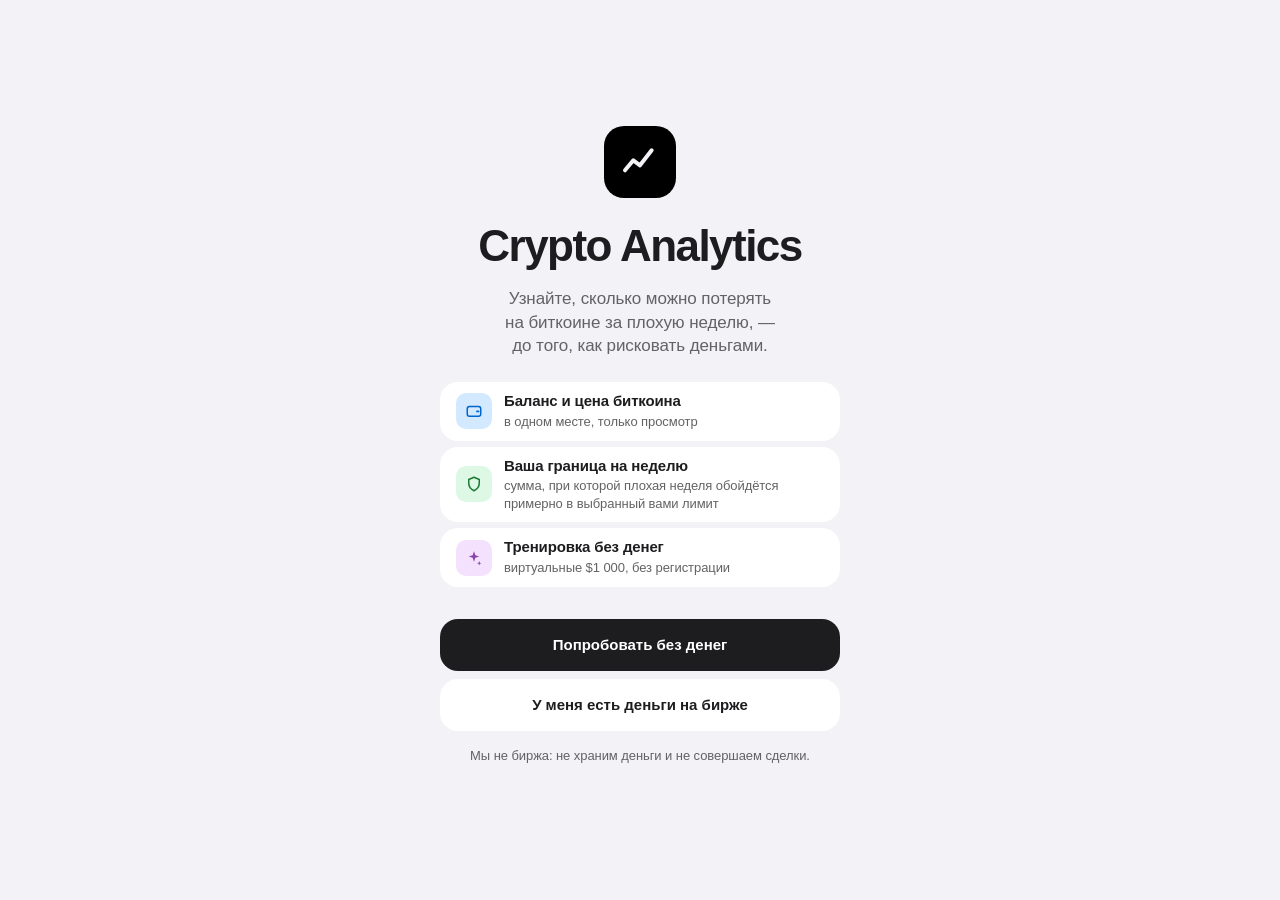
==== commit 18285b06: "Редизайн под новичка: кошелёк на главной, прогнозы в «Рынке», песочница без регистрации Co-Authored-" ====
--- a/index.html
+++ b/index.html
@@ -8,7 +8,7 @@
 <meta name="theme-color" content="#000000">
 <meta name="apple-mobile-web-app-capable" content="yes">
 <meta name="apple-mobile-web-app-status-bar-style" content="black-translucent">
-<meta name="description" content="Интерактивный прототип Crypto Analytics: сумма в биткоине под ваш лимит потерь за неделю, сценарии BTC по модели, итоги недели, песочница, журнал и разбор сделок.">
+<meta name="description" content="Интерактивный прототип Crypto Analytics: кошельки только на просмотр, цена BTC, сумма под ваш лимит потерь за неделю, рынок и сценарии, песочница без денег, журнал и итоги недели.">
 <title>Crypto Analytics</title>
 <link rel="icon" href="data:image/svg+xml,%3Csvg xmlns='http://www.w3.org/2000/svg' viewBox='0 0 24 24'%3E%3Crect width='24' height='24' rx='6' fill='%23000'/%3E%3Cpath d='M5 16l4-5 3 2.5 6-7' fill='none' stroke='%23fff' stroke-width='2.4' stroke-linecap='round' stroke-linejoin='round'/%3E%3C/svg%3E">
 <link rel="stylesheet" href="styles.css">
--- a/styles.css
+++ b/styles.css
@@ -1,4 +1,4 @@
-/* Crypto Analytics — прототип, правки 20.10.2026.
+/* Crypto Analytics — прототип, редизайн 20.10.2026 (Главная с кошельками, Рынок, простые слова, подсказки терминов).
    Правила: одна крупная цифра и одно белое действие на экран; цвет — только состояние; цветная плитка — только у строк с данными,
    цвет закреплён за источником; нажимаемое — с шевроном, информационное — без вида кнопки; стекло — только у плавающих слоёв.
    Под перенос в React Native: все цвета, отступы, радиусы, шрифты и длительности — токены ниже (переедут в тему приложения);
@@ -15,6 +15,9 @@
   --grid:rgba(255,255,255,.07); --fanpath:rgba(100,170,255,.22);
   --glass:rgba(28,28,30,.72); --veil:rgba(20,20,22,.72); --glow:rgba(10,132,255,.20); --chev:#636366; --err-fg:#ffd1ce;
   --banner:rgba(36,36,38,.86); --banner-mut:#d1d1d6; --legal:#e5e5ea;
+  /* карточки кошелька: цвет по источнику, одинаковый в обеих темах (как в Wallet); белый текст — контраст AA */
+  --w-manual-a:#3a3a3c; --w-manual-b:#1c1c1e; --w-ex-a:#0f7a55; --w-ex-b:#064030; --w-addr-a:#b4530a; --w-addr-b:#6b2d05;
+  --w-sand-a:#5b3fd6; --w-sand-b:#2a1a7a; --w-fg:#fff; --w-mut:rgba(255,255,255,.78); --btc:#f7931a;
   --ex-bg:#f7f8fa; --ex-ink:#16181d; --ex-mut:#7b8190; --ex-acc:#1f9d6b; --ex-line:#e3e6eb;
   /* отступы */
   --s1:4px; --s2:8px; --s3:12px; --s4:16px; --s5:20px; --s6:24px; --s7:28px; --s8:32px;
@@ -177,13 +180,14 @@
 .rank{width:24px;flex:none;font-size:var(--fs-fine);color:var(--mut);text-align:center}
 .tv{display:flex;flex-direction:column;align-items:flex-end;flex:none}
 .tv b{font-size:var(--fs-body)} .tv small{margin-top:0;font-weight:600}
+.row .tv small.up,.tv small.up{color:var(--up)} .row .tv small.dn,.tv small.dn{color:var(--down)}
 .tcols{display:flex;gap:var(--s2)}
 .tcols>.grp{flex:1 1 0;min-width:0}
 /* цвет закреплён за источником: открытые позиции — жёлтый, направление — синий, размах — фиолетовый, плата за плечо — оранжевый, потоки — бирюзовый */
 .c-or{background:rgba(255,159,10,.16);color:var(--orange)} .c-bl{background:rgba(10,132,255,.18);color:var(--blue)}
 .c-vi{background:rgba(191,90,242,.18);color:var(--violet)} .c-ye{background:rgba(255,214,10,.14);color:var(--yellow)}
 .c-te{background:rgba(100,210,255,.14);color:var(--teal)} .c-gy{background:rgba(142,142,147,.16);color:var(--ic)}
-.c-gr{background:rgba(48,209,88,.16);color:var(--up)} .c-rd{background:rgba(255,69,58,.16);color:var(--down)}
+.c-gr{background:rgba(48,209,88,.16);color:var(--up)} .c-btc{background:rgba(247,147,26,.16);color:var(--orange)} .c-rd{background:rgba(255,69,58,.16);color:var(--down)}
 .st{width:24px;height:24px;border-radius:12px;display:flex;align-items:center;justify-content:center;flex:none}
 .st svg{width:13px;height:13px;color:#000}
 .st.ok{background:var(--up)} .st.no{background:var(--down)} .st.wait{background:var(--card-3)} .st.wait svg{color:var(--ic)}
@@ -409,11 +413,10 @@
 .banner p{font-size:var(--fs-fine);color:var(--banner-mut);line-height:1.35}
 .banner .t{display:flex;gap:6px;align-items:baseline}
 .banner small{font-size:var(--fs-micro);color:var(--mut);margin-left:auto;white-space:nowrap}
-.toast{position:fixed;left:50%;bottom:calc(24px + env(safe-area-inset-bottom,0px));z-index:95;background:var(--act);color:var(--act-fg);border-radius:var(--r-md);padding:12px 16px;font-size:var(--fs-body);font-weight:600;line-height:1.3;display:flex;gap:8px;align-items:center;box-shadow:0 12px 30px var(--lift);width:max-content;max-width:calc(100% - 32px);
-  opacity:0;transform:translate(-50%,16px);transition:opacity 150ms ease,transform 150ms ease;pointer-events:none}
+.toast{position:fixed;left:50%;top:calc(12px + env(safe-area-inset-top,0px));z-index:95;background:var(--act);color:var(--act-fg);border-radius:var(--r-md);padding:12px 16px;font-size:var(--fs-body);font-weight:600;line-height:1.3;display:flex;gap:8px;align-items:center;box-shadow:0 12px 30px var(--lift);width:max-content;max-width:calc(100% - 32px);
+  opacity:0;transform:translate(-50%,-16px);transition:opacity 150ms ease,transform 150ms ease;pointer-events:none}
 .toast.show{opacity:1;transform:translate(-50%,0);transition:opacity 200ms var(--ease-out),transform 200ms var(--ease-out)}
 .toast svg{width:16px;height:16px;color:#16733a}
-body.docked .toast{bottom:calc(96px + env(safe-area-inset-bottom,0px))}
 
 /* док на телефоне */
 .dock{display:none}
@@ -583,3 +586,95 @@
 .land.reveal .lcenter>*{animation:lrev .6s var(--ease-out) var(--d,0ms) both}
 @keyframes lrev{from{opacity:0;transform:translateY(12px)}to{opacity:1;transform:none}}
 @media (prefers-reduced-motion:reduce){.intro{display:none}.land.reveal .lcenter>*{animation:none!important}}
+
+/* ---------- редизайн 20.10: главная, кошельки, подсказки ---------- */
+/* подсказка термина: видимый кружок 22px, цель нажатия 44px за счёт прозрачного поля вокруг */
+.hint{position:relative;display:inline-flex;align-items:center;justify-content:center;width:22px;height:22px;margin:-2px 0 0 4px;border-radius:11px;background:var(--card-2);color:var(--mut);font-size:var(--fs-fine);font-weight:700;line-height:1;vertical-align:middle;flex:none}
+.hint::before{content:"";position:absolute;top:-11px;left:-11px;right:-11px;bottom:-11px}
+.card .hint,.sheet .hint{background:var(--card-3)}
+.term{display:inline;color:inherit;font-weight:inherit;text-decoration:underline dotted;text-decoration-color:var(--mut);text-underline-offset:3px;padding:6px 0;margin:-6px 0;-webkit-user-select:auto;user-select:auto}
+.mini{display:inline-block;font-size:var(--fs-micro);font-weight:600;border-radius:var(--r-pill);padding:1px 7px;margin-right:6px;vertical-align:1px}
+.err{color:var(--down);min-height:0}
+.err:empty{display:none}
+.inp.bad{border-color:var(--down)}
+
+/* карточки кошелька (в RN — LinearGradient + Pressable) */
+.wstack{display:flex;flex-direction:column;gap:var(--s2)}
+.wcard{position:relative;display:flex;flex-direction:column;gap:6px;width:100%;min-height:168px;padding:18px 20px;border-radius:var(--r-lg);color:var(--w-fg);text-align:left;overflow:hidden;box-shadow:0 10px 30px var(--lift);
+  background:linear-gradient(135deg,var(--w-manual-a),var(--w-manual-b))}
+.wcard::after{content:"";position:absolute;right:-40px;top:-60px;width:200px;height:200px;border-radius:100px;background:rgba(255,255,255,.07);pointer-events:none}
+.w-exchange{background:linear-gradient(135deg,var(--w-ex-a),var(--w-ex-b))}
+.w-address{background:linear-gradient(135deg,var(--w-addr-a),var(--w-addr-b))}
+.w-sand{background:linear-gradient(135deg,var(--w-sand-a),var(--w-sand-b))}
+.w-empty{background:var(--card);color:var(--fg);box-shadow:none;border:1.5px dashed var(--card-3);min-height:132px;justify-content:center}
+.w-empty .wsub{color:var(--mut)}
+.w-empty .wic{background:var(--card-2)}
+.wtop{display:flex;align-items:center;gap:10px}
+.wtop b{flex:1;min-width:0;font-size:var(--fs-body);font-weight:600;overflow:hidden;text-overflow:ellipsis;white-space:nowrap}
+.wic{width:32px;height:32px;border-radius:10px;background:rgba(255,255,255,.16);display:flex;align-items:center;justify-content:center;flex:none}
+.wic svg{width:17px;height:17px}
+.wkind{font-size:var(--fs-micro);font-weight:600;color:var(--w-mut);flex:none}
+.wbal{display:block;font-size:44px;font-weight:700;letter-spacing:-.04em;line-height:1.05;margin-top:auto}
+.wsub{font-size:var(--fs-fine);color:var(--w-mut);line-height:1.35}
+.wtot{padding:0 4px}
+.wtot b{color:var(--fg)}
+
+/* четыре круглых действия — как в Wallet / Банке (в RN — Pressable 56×56 + подпись) */
+.qas{display:flex;justify-content:space-between;gap:var(--s2);padding:var(--s2) 0}
+.qa{flex:1 1 0;min-width:0;display:flex;flex-direction:column;align-items:center;gap:6px;min-height:84px;padding:4px 0;border-radius:var(--r-md)}
+.qai{width:56px;height:56px;border-radius:28px;background:var(--card);display:flex;align-items:center;justify-content:center;color:var(--fg)}
+.qai svg{width:24px;height:24px}
+.qal{font-size:var(--fs-fine);font-weight:600;color:var(--fg);text-align:center;line-height:1.2}
+.core{min-height:0}
+
+/* «С чего начать»: шаги с номером, следующий — выделен */
+.stp{width:28px;height:28px;border-radius:14px;display:flex;align-items:center;justify-content:center;flex:none;font-size:var(--fs-fine);font-weight:700;background:var(--card-2);color:var(--mut)}
+.stp svg{width:14px;height:14px}
+.stp.ok{background:var(--up);color:#000}
+.stp.cur{background:var(--blue);color:#fff}
+.coach .row.done b{color:var(--mut);font-weight:500}
+.coach .row.todo b{color:var(--mut);font-weight:500}
+.coach .row.next{min-height:64px}
+
+/* решение на неделю: три варианта и одна кнопка */
+.picks{display:flex;flex-direction:column;gap:var(--s2)}
+.picks .pick small{margin-top:2px}
+.pick:disabled{opacity:.45}
+
+/* рынок: цена и монеты */
+.coins{margin-bottom:var(--s3)}
+.coins .chip{display:flex;align-items:center;gap:6px}
+.coins .chip svg{width:16px;height:16px}
+.coins .chip small{font-size:var(--fs-micro);font-weight:600;color:var(--mut)}
+.pricecard{gap:4px}
+.pch{display:flex;align-items:center;gap:var(--s3)}
+.pch b{display:block;font-size:var(--fs-body);font-weight:600}
+.pch small{display:block;font-size:var(--fs-fine);color:var(--mut)}
+.pbig{display:block;font-size:var(--fs-hero2);font-weight:700;letter-spacing:-.04em;line-height:1.1;margin-top:var(--s2)}
+.pchg small{font-size:var(--fs-body);font-weight:600}
+.spark{width:100%;height:64px;display:block;margin:var(--s2) 0 0}
+.spark polyline{stroke:var(--blue)}
+.hz{margin:2px 0 4px}
+
+/* стартовый экран */
+.lfeat{display:flex;flex-direction:column;gap:6px;width:100%;text-align:left;margin-top:var(--s2)}
+.lfeat .row{background:var(--card);border-radius:var(--r-md)}
+.lcta{display:flex;flex-direction:column;gap:var(--s2)}
+.onb .err{text-align:center}
+
+/* живая цена: короткий отклик на обновление */
+@media (prefers-reduced-motion:no-preference){ .tick{animation:tick 320ms var(--ease-out)} }
+@keyframes tick{from{opacity:.4}}
+@media (min-width:900px){
+  .herocard.core{min-height:0;padding:32px 24px 28px}
+  .wcard{min-height:188px}
+}
+@media (max-width:370px){ .wbal{font-size:38px} .qai{width:52px;height:52px} }
+@media (max-width:899px){
+  .tcols{flex-direction:column;gap:0}
+  .tcols>.grp{flex:none}
+  .tcols>.grp:first-child{border-radius:var(--r-lg) var(--r-lg) 0 0}
+  .tcols>.grp:last-child{border-radius:0 0 var(--r-lg) var(--r-lg)}
+  .how>.fine{padding:0 4px}
+}
+@media (max-width:899px){ .tcols>.grp:last-child{border-top:.5px solid var(--line)} }
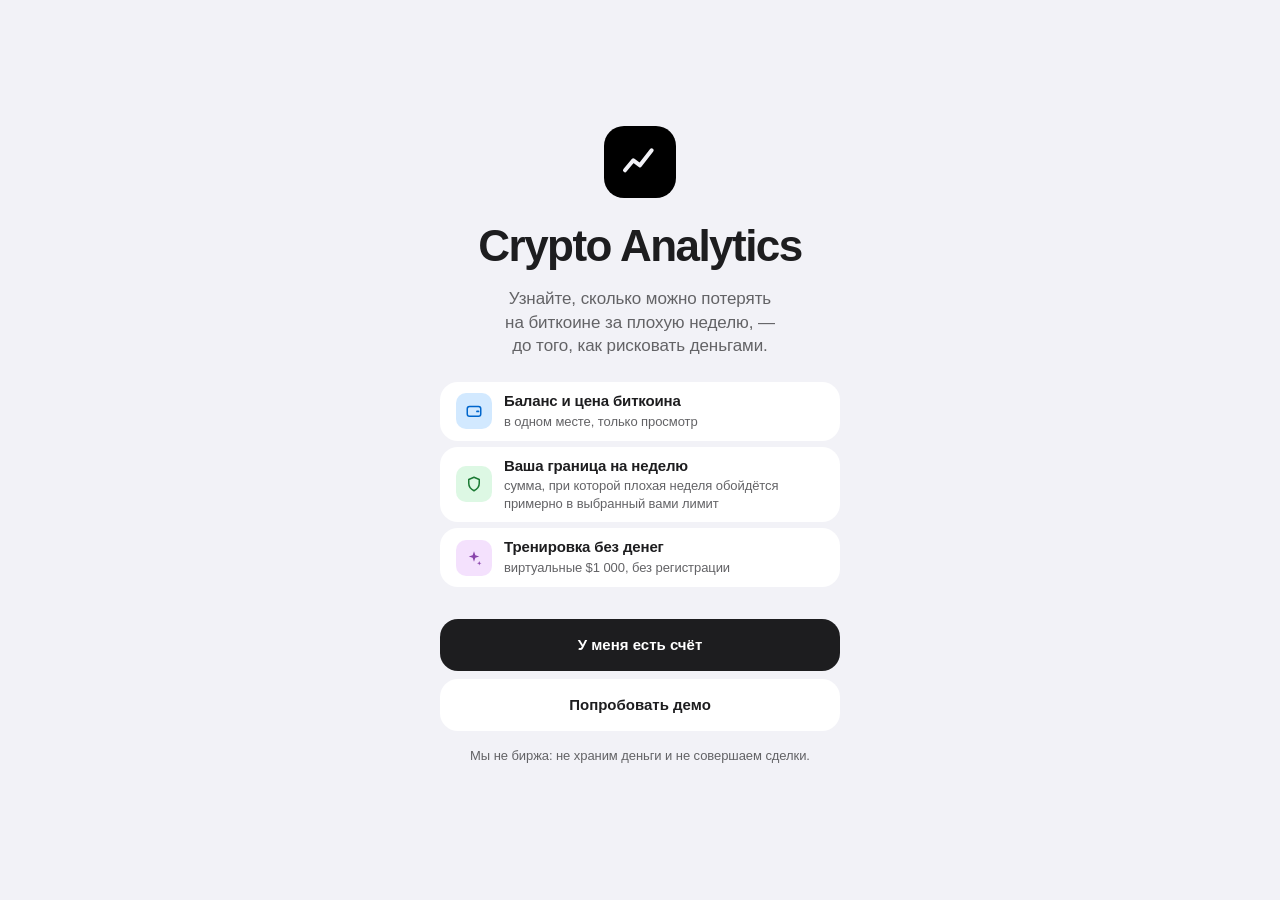
==== commit 2ccfbe8f: "Главная на невысоком экране, версия файлов, профиль" ====
--- a/index.html
+++ b/index.html
@@ -11,7 +11,7 @@
 <meta name="description" content="Интерактивный прототип Crypto Analytics: кошельки только на просмотр, цена BTC, сумма под ваш лимит потерь за неделю, рынок и сценарии, песочница без денег, журнал и итоги недели.">
 <title>Crypto Analytics</title>
 <link rel="icon" href="data:image/svg+xml,%3Csvg xmlns='http://www.w3.org/2000/svg' viewBox='0 0 24 24'%3E%3Crect width='24' height='24' rx='6' fill='%23000'/%3E%3Cpath d='M5 16l4-5 3 2.5 6-7' fill='none' stroke='%23fff' stroke-width='2.4' stroke-linecap='round' stroke-linejoin='round'/%3E%3C/svg%3E">
-<link rel="stylesheet" href="styles.css">
+<link rel="stylesheet" href="styles.css?v=20261021">
 </head>
 <body>
 <svg width="0" height="0" style="position:absolute" aria-hidden="true">
@@ -64,6 +64,6 @@
 </svg>
 <div id="root"></div>
 <noscript><p style="padding:24px">Для прототипа нужен JavaScript.</p></noscript>
-<script src="app.js"></script>
+<script src="app.js?v=20261021"></script>
 </body>
 </html>
--- a/styles.css
+++ b/styles.css
@@ -602,7 +602,6 @@
 .wstack{display:flex;flex-direction:column;gap:var(--s2)}
 .wcard{position:relative;display:flex;flex-direction:column;gap:6px;width:100%;min-height:168px;padding:18px 20px;border-radius:var(--r-lg);color:var(--w-fg);text-align:left;overflow:hidden;box-shadow:0 10px 30px var(--lift);
   background:linear-gradient(135deg,var(--w-manual-a),var(--w-manual-b))}
-.wcard::after{content:"";position:absolute;right:-40px;top:-60px;width:200px;height:200px;border-radius:100px;background:rgba(255,255,255,.07);pointer-events:none}
 .w-exchange{background:linear-gradient(135deg,var(--w-ex-a),var(--w-ex-b))}
 .w-address{background:linear-gradient(135deg,var(--w-addr-a),var(--w-addr-b))}
 .w-sand{background:linear-gradient(135deg,var(--w-sand-a),var(--w-sand-b))}
@@ -646,14 +645,6 @@
 .coins .chip{display:flex;align-items:center;gap:6px}
 .coins .chip svg{width:16px;height:16px}
 .coins .chip small{font-size:var(--fs-micro);font-weight:600;color:var(--mut)}
-.pricecard{gap:4px}
-.pch{display:flex;align-items:center;gap:var(--s3)}
-.pch b{display:block;font-size:var(--fs-body);font-weight:600}
-.pch small{display:block;font-size:var(--fs-fine);color:var(--mut)}
-.pbig{display:block;font-size:var(--fs-hero2);font-weight:700;letter-spacing:-.04em;line-height:1.1;margin-top:var(--s2)}
-.pchg small{font-size:var(--fs-body);font-weight:600}
-.spark{width:100%;height:64px;display:block;margin:var(--s2) 0 0}
-.spark polyline{stroke:var(--blue)}
 .hz{margin:2px 0 4px}
 
 /* стартовый экран */
@@ -678,3 +669,150 @@
   .how>.fine{padding:0 4px}
 }
 @media (max-width:899px){ .tcols>.grp:last-child{border-top:.5px solid var(--line)} }
+
+/* ---------- иерархия 21.10: заголовки разделов и отступы ----------
+   Шкала: крупный заголовок экрана 28/32 → заголовок раздела 20/700 → строка 15/600 → подпись 13.
+   Ритм: внутри блока 8–10px, между блоками 28px, заголовок к содержимому 10px. */
+:root{--fs-sec:20px; --gap-sec:28px; --gap-in:10px}
+.sec{font-size:var(--fs-sec);font-weight:700;color:var(--fg);letter-spacing:-.02em;line-height:1.2;padding:var(--s5) 4px 2px}
+.plink{font-size:var(--fs-body);font-weight:600;color:var(--blue);min-height:44px;padding:0 4px;display:flex;align-items:center;flex:none}
+.secs{gap:var(--gap-sec)}
+.wblock{display:flex;flex-direction:column;gap:var(--gap-in)}
+.panel.blk{gap:var(--gap-in)}
+.panel.blk .ph{align-items:center;padding:0 4px;min-height:28px}
+.panel.blk .ph h3{font-size:var(--fs-sec);font-weight:700;color:var(--fg);letter-spacing:-.02em;line-height:1.2}
+.panel.blk .ph small{font-size:var(--fs-fine)}
+.pbd{font-size:var(--fs-body);font-weight:600;color:var(--mut)}
+/* на главной сумма — вторая по размеру после баланса */
+.core .hero{font-size:52px}
+.herocard.core{padding:24px 20px 22px}
+.core .pill{margin-top:var(--s3)}
+@media (min-width:900px){
+  .panel.blk{background:none;border-radius:0;padding:0}
+  .panel.blk .grp{background:var(--card);border-radius:var(--r-lg)}
+  .core .hero{font-size:64px}
+  .cols.secs{align-items:flex-start}
+}
+@media (max-width:899px){
+  .panel .ph h3{font-size:var(--fs-sec);font-weight:700;color:var(--fg);letter-spacing:-.02em}
+  .panel .ph{padding-top:var(--s5)}
+  .panel.blk .ph{padding-top:0}
+  .cols.secs{gap:var(--gap-sec)}
+  .phonebar{min-height:44px;margin-bottom:var(--s3)}
+}
+/* несколько кошельков — стопкой, как в Wallet: у верхних видна только полоса с названием */
+.wcard.peek{margin-bottom:-108px;box-shadow:0 -2px 12px var(--lift)}
+@media (min-width:900px){ .panel.blk .tcols{gap:var(--s2)} }
+/* подсказка «как читать диапазон» — один раз, до первого «Понятно» */
+.notice.tip{align-items:center;background:var(--card)}
+.notice.tip>svg{color:var(--blue)}
+.notice.tip .rt{font-size:var(--fs-fine);line-height:1.4}
+/* карточка баланса 21.10: без декоративного круга; мягкий блик сверху, низ карточки — цена биткоина */
+.wcard{min-height:0;gap:4px;padding:18px 20px 14px;background-image:linear-gradient(180deg,rgba(255,255,255,.10),rgba(255,255,255,0) 55%),linear-gradient(135deg,var(--w-manual-a),var(--w-manual-b))}
+.w-exchange{background-image:linear-gradient(180deg,rgba(255,255,255,.10),rgba(255,255,255,0) 55%),linear-gradient(135deg,var(--w-ex-a),var(--w-ex-b))}
+.w-address{background-image:linear-gradient(180deg,rgba(255,255,255,.10),rgba(255,255,255,0) 55%),linear-gradient(135deg,var(--w-addr-a),var(--w-addr-b))}
+.w-sand{background-image:linear-gradient(180deg,rgba(255,255,255,.10),rgba(255,255,255,0) 55%),linear-gradient(135deg,var(--w-sand-a),var(--w-sand-b))}
+.w-empty{background-image:none}
+.wcard .wbal{margin-top:var(--s4)}
+.wfoot{display:flex;align-items:center;justify-content:space-between;gap:var(--s2);margin-top:var(--s3);padding-top:var(--s3);border-top:.5px solid rgba(255,255,255,.18);font-size:var(--fs-fine);color:var(--w-mut)}
+.wfp{display:flex;align-items:center;gap:6px}
+.wfp svg{width:14px;height:14px;color:var(--btc)}
+.wfp b{color:var(--w-fg);font-weight:600}
+.wfoot small{font-size:var(--fs-fine);font-weight:600}
+.wfoot small.up{color:#5be584} .wfoot small.dn{color:#ff8a80}
+.w-empty .wfoot{border-top-color:var(--line);color:var(--mut)} .w-empty .wfp b{color:var(--fg)}
+.w-empty .wfoot small.up{color:var(--up)} .w-empty .wfoot small.dn{color:var(--down)}
+.wcard.peek{margin-bottom:-90px}
+
+/* ---------- «Как пользоваться»: обводка области, затемнение остального, подпись рядом ---------- */
+:root{--tour-dim:rgba(0,0,0,.74)}
+:root[data-theme="light"]{--tour-dim:rgba(0,0,0,.55)}
+@media (prefers-color-scheme:light){ :root:not([data-theme="dark"]){--tour-dim:rgba(0,0,0,.55)} }
+.tour{position:fixed;top:0;left:0;right:0;bottom:0;z-index:120;display:none}
+.tour.on{display:block}
+.tour-hole{position:absolute;top:0;left:0;width:0;height:0;border-radius:20px;pointer-events:none;
+  box-shadow:0 0 0 2px rgba(255,255,255,.9),0 0 0 9999px var(--tour-dim);
+  transition:transform 360ms var(--ease-out),width 360ms var(--ease-out),height 360ms var(--ease-out),border-radius 360ms var(--ease-out)}
+.tour-tip{position:absolute;top:0;left:0;width:340px;background:var(--sheet);color:var(--fg);border-radius:var(--r-lg);padding:16px 16px 10px;box-shadow:0 20px 50px rgba(0,0,0,.45);
+  transition:transform 360ms var(--ease-out)}
+.tour.instant .tour-hole,.tour.instant .tour-tip{transition:none}
+.tour-tip small{font-size:var(--fs-fine);color:var(--mut);font-weight:600}
+.tour-tip b{font-size:var(--fs-lead);font-weight:700;letter-spacing:-.02em}
+.tour-tip p{font-size:var(--fs-body);line-height:1.4;color:var(--fg)}
+.tour-btns{display:flex;align-items:center;justify-content:space-between;gap:var(--s2);margin-top:var(--s1)}
+.tour-btns .btn{width:auto;min-height:44px;padding:0 20px;border-radius:var(--r-pill)}
+.tour-btns .btn.link{padding:0 8px;color:var(--mut)}
+body.touring{overflow:hidden}
+@media (prefers-reduced-motion:reduce){ .tour-hole,.tour-tip{transition:none} }
+
+/* ---------- движение 21.10: вернули там, где пропало ----------
+   Только opacity и transform, до 360 мс, выключается при «уменьшить движение». В RN — Reanimated entering/exiting. */
+.tour-in{display:flex;flex-direction:column;gap:6px}
+@media (prefers-reduced-motion:no-preference){
+  /* блоки экрана вкладки — каскадом по 45 мс */
+  .rise{animation:risein 380ms var(--ease-out) calc(var(--i, 0) * 45ms) both}
+  /* тур: затемнение проявляется, подпись каждого шага всплывает, закрытие тает */
+  .tour.on{animation:fade 220ms var(--ease-out) both}
+  .tour.out{opacity:0;transition:opacity 200ms var(--ease-out)}
+  .tour-in{animation:fadein 260ms var(--ease-out) both}
+}
+@keyframes risein{from{opacity:0;transform:translateY(10px)}}
+
+/* ---------- главная на десктопе 21.10: два ряда по Z-схеме ----------
+   Взгляд идёт слева направо сверху: баланс → сумма недели, затем вниз-влево: что требует действия → новости.
+   Обе цифры — в первом экране без прокрутки; ряды одной высоты, края заголовков и карточек на одной линии. */
+.home>.cols{margin-bottom:0}
+@media (min-width:900px){
+  .home{gap:36px}
+  .hrow{align-items:stretch}
+  .hrow>.panel.blk>.card{flex:1}
+  /* левый край заголовков — по краю карточек, без «почти совпадающих» 4px */
+  .home .panel.blk .ph{padding:0}
+  /* ссылка «Все» с целью нажатия 44px не раздвигает шапку — заголовки соседних блоков на одной линии */
+  .home .panel.blk .ph .plink{padding:0;margin:-8px 0}
+  .home .wtot{padding:0}
+  /* кошелёк тянется до высоты карточки недели — низы рядом стоящих карточек совпадают */
+  .hrow .wstack{flex:1}
+  .hrow .wstack>.wcard:last-child{flex:1}
+  .hrow .wfoot{margin-top:auto}
+  /* быстрые действия на десктопе — компактные кнопки в шапке справа, а не круги как на телефоне */
+  .tb .qas{padding:0;gap:var(--s2)}
+  .tb .qa{flex:none;flex-direction:row;justify-content:center;gap:8px;min-height:44px;padding:0 16px;border-radius:var(--r-pill);background:var(--card);transition:background-color var(--t-fast) ease}
+  .tb .qai{width:auto;height:auto;background:none;border-radius:0}
+  .tb .qai svg{width:18px;height:18px}
+  .tb .qal{font-size:var(--fs-body)}
+  .home .herocard.core{justify-content:center}
+  /* второй ряд уже первого: «Деньги» и «На эту неделю» читаются как главные, ряд ниже — как второстепенный */
+  .hrow2{width:76%;align-self:center}
+  /* всё в один экран: плотнее ритм, у верхних кошельков в стопке видна только полоса с названием,
+     во втором ряду — по одной строке на заголовок и подпись (полный текст — по нажатию) */
+  .shell:has(.home) .main{padding-top:20px;padding-bottom:20px}
+  .shell:has(.home) .tb{margin-bottom:var(--s3)}
+  .home{gap:var(--s6)}
+  .hrow .wcard.peek{flex:none;margin-bottom:-96px}
+  .home .herocard.core{padding:24px 24px 20px}
+  .home .core .pill{margin-top:var(--s2)}
+  .hrow2 .row{min-height:48px;padding-top:8px;padding-bottom:8px}
+  .hrow2 .row b,.hrow2 .row small{white-space:nowrap;overflow:hidden;text-overflow:ellipsis}
+  .hrow2 .cl small{display:block}
+  .hrow2 .coach .row.next{min-height:56px}
+
+@media (min-width:900px) and (hover:hover) and (pointer:fine){ .tb .qa:hover{background:var(--card-2)} }
+
+/* колонки начинаются с одной линии: у первого заголовка колонки нет отступа сверху (Профиль, Рынок, Расчёт) */
+@media (min-width:900px){ .cols>.stackv>.sec:first-child{padding-top:0} }
+
+/* невысокий экран ноутбука (Mac с вкладками и Dock — около 650px видимой высоты): главная всё ещё без прокрутки */
+@media (min-width:900px) and (max-height:760px){
+  .shell:has(.home) .main{padding-top:12px;padding-bottom:12px}
+  .shell:has(.home) .tb{min-height:44px;margin-bottom:var(--s2)}
+  .shell:has(.home) .tbs{display:none}
+  .home{gap:var(--s4)}
+  .home .panel.blk{gap:var(--s2)}
+  .home .herocard.core{padding:16px 24px 14px;gap:4px}
+  .home .core .hero{font-size:52px}
+  .home .core .pill{height:44px;margin-top:4px}
+  .hrow .wcard.peek{margin-bottom:-104px}
+  .hrow2 .row{min-height:42px;padding-top:5px;padding-bottom:5px}
+  .hrow2 .coach .row.next{min-height:50px}
+}
